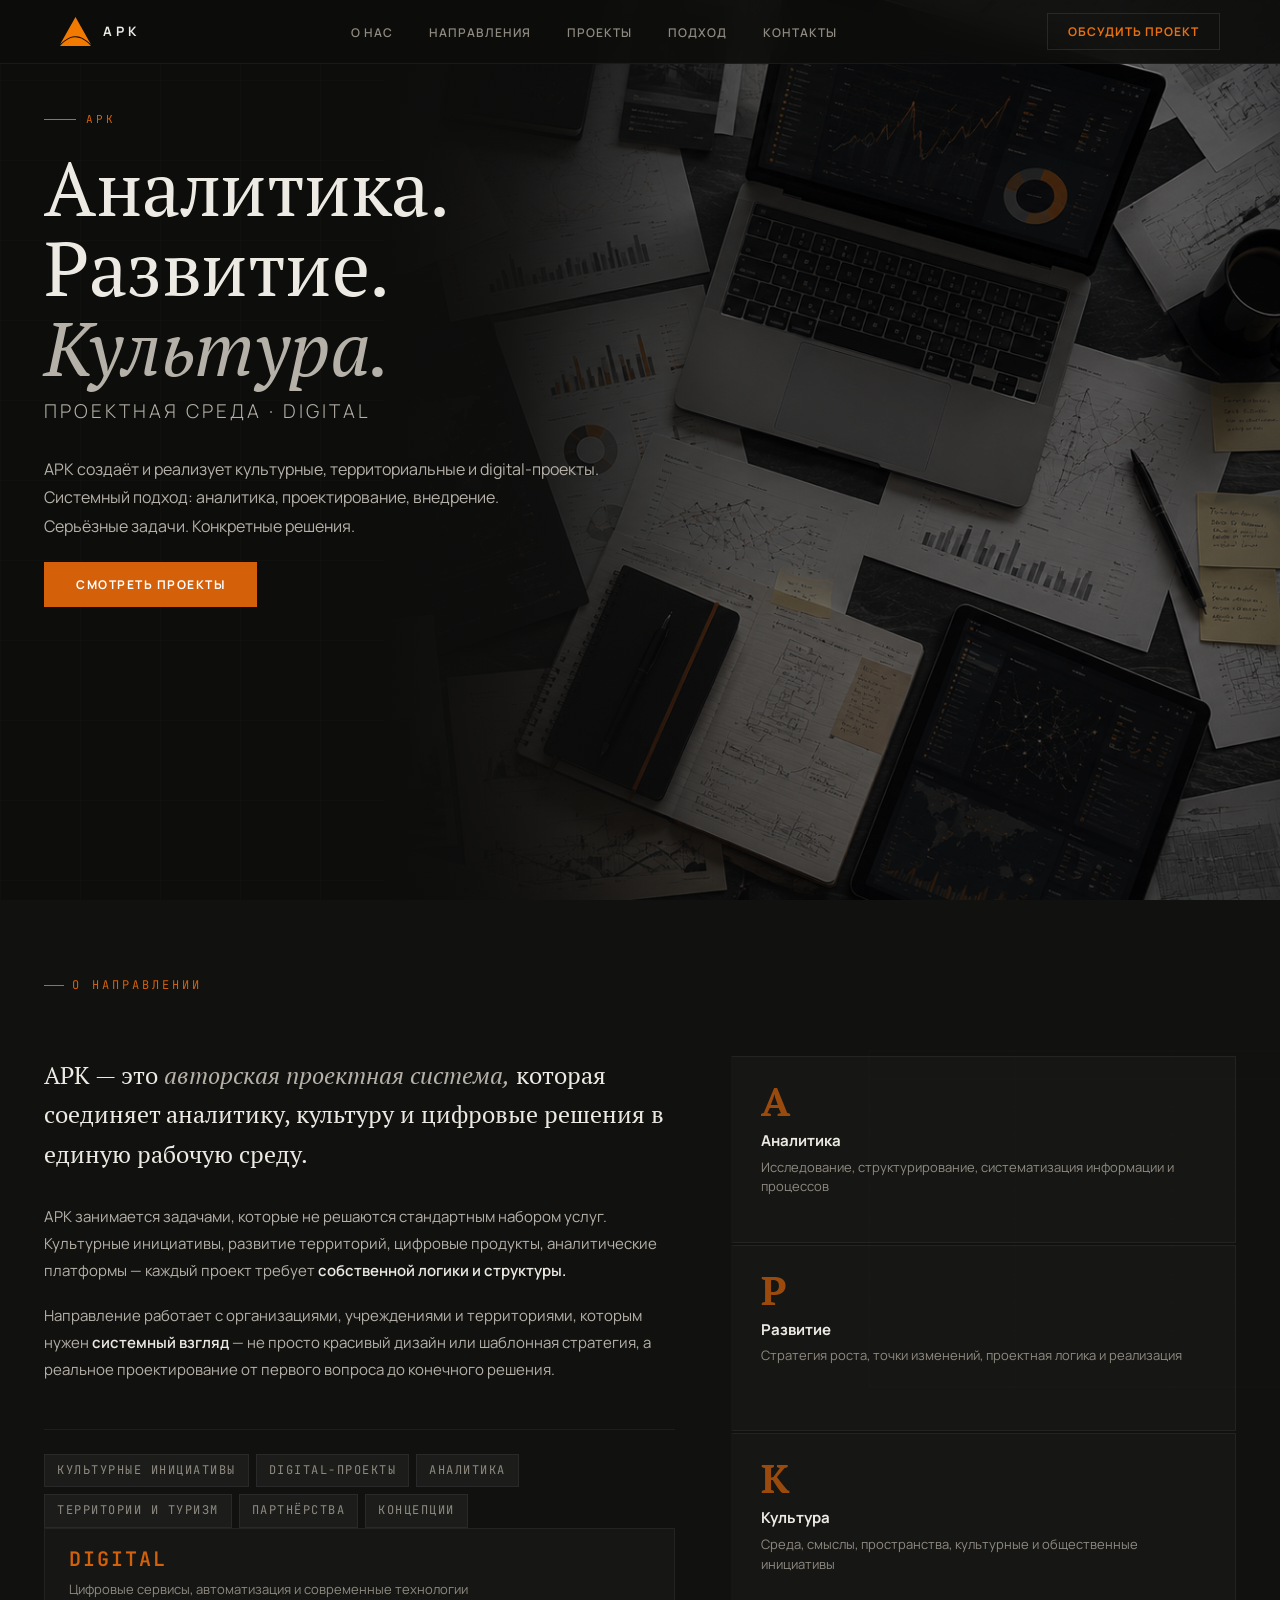
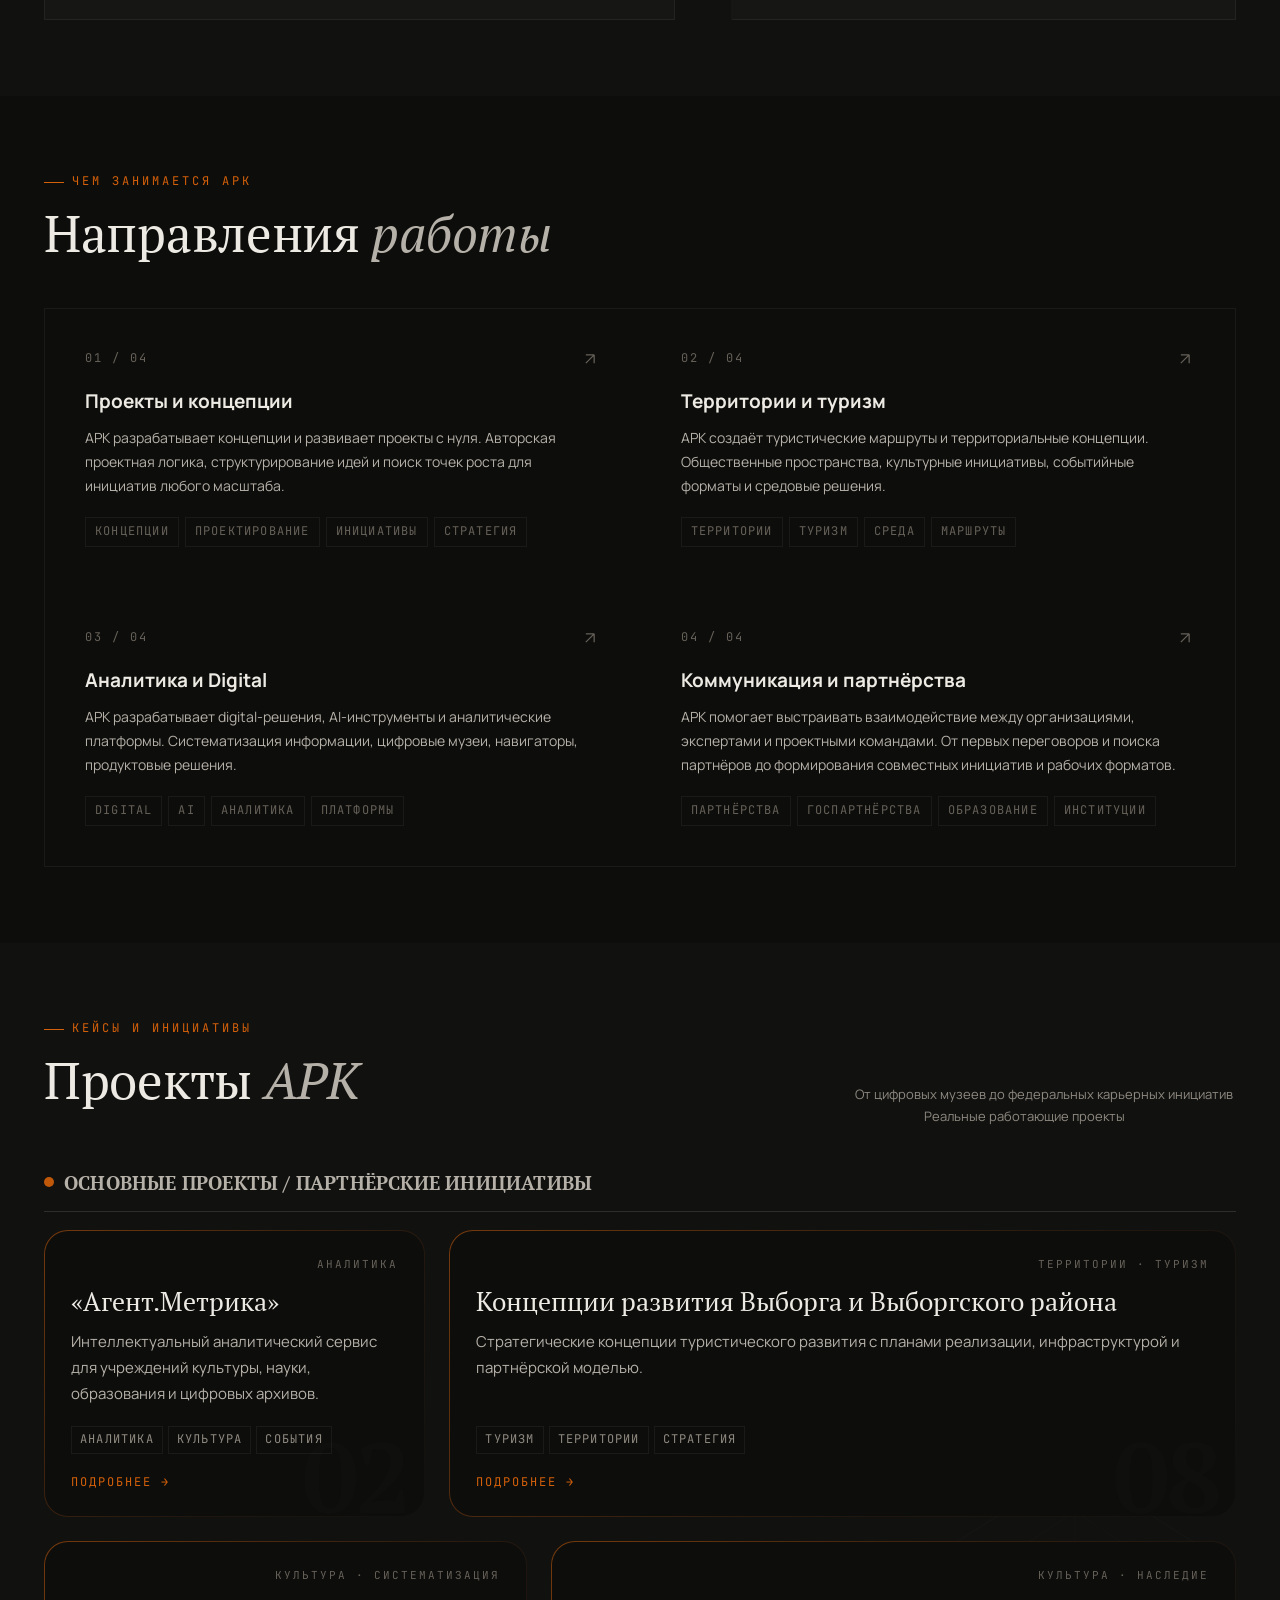
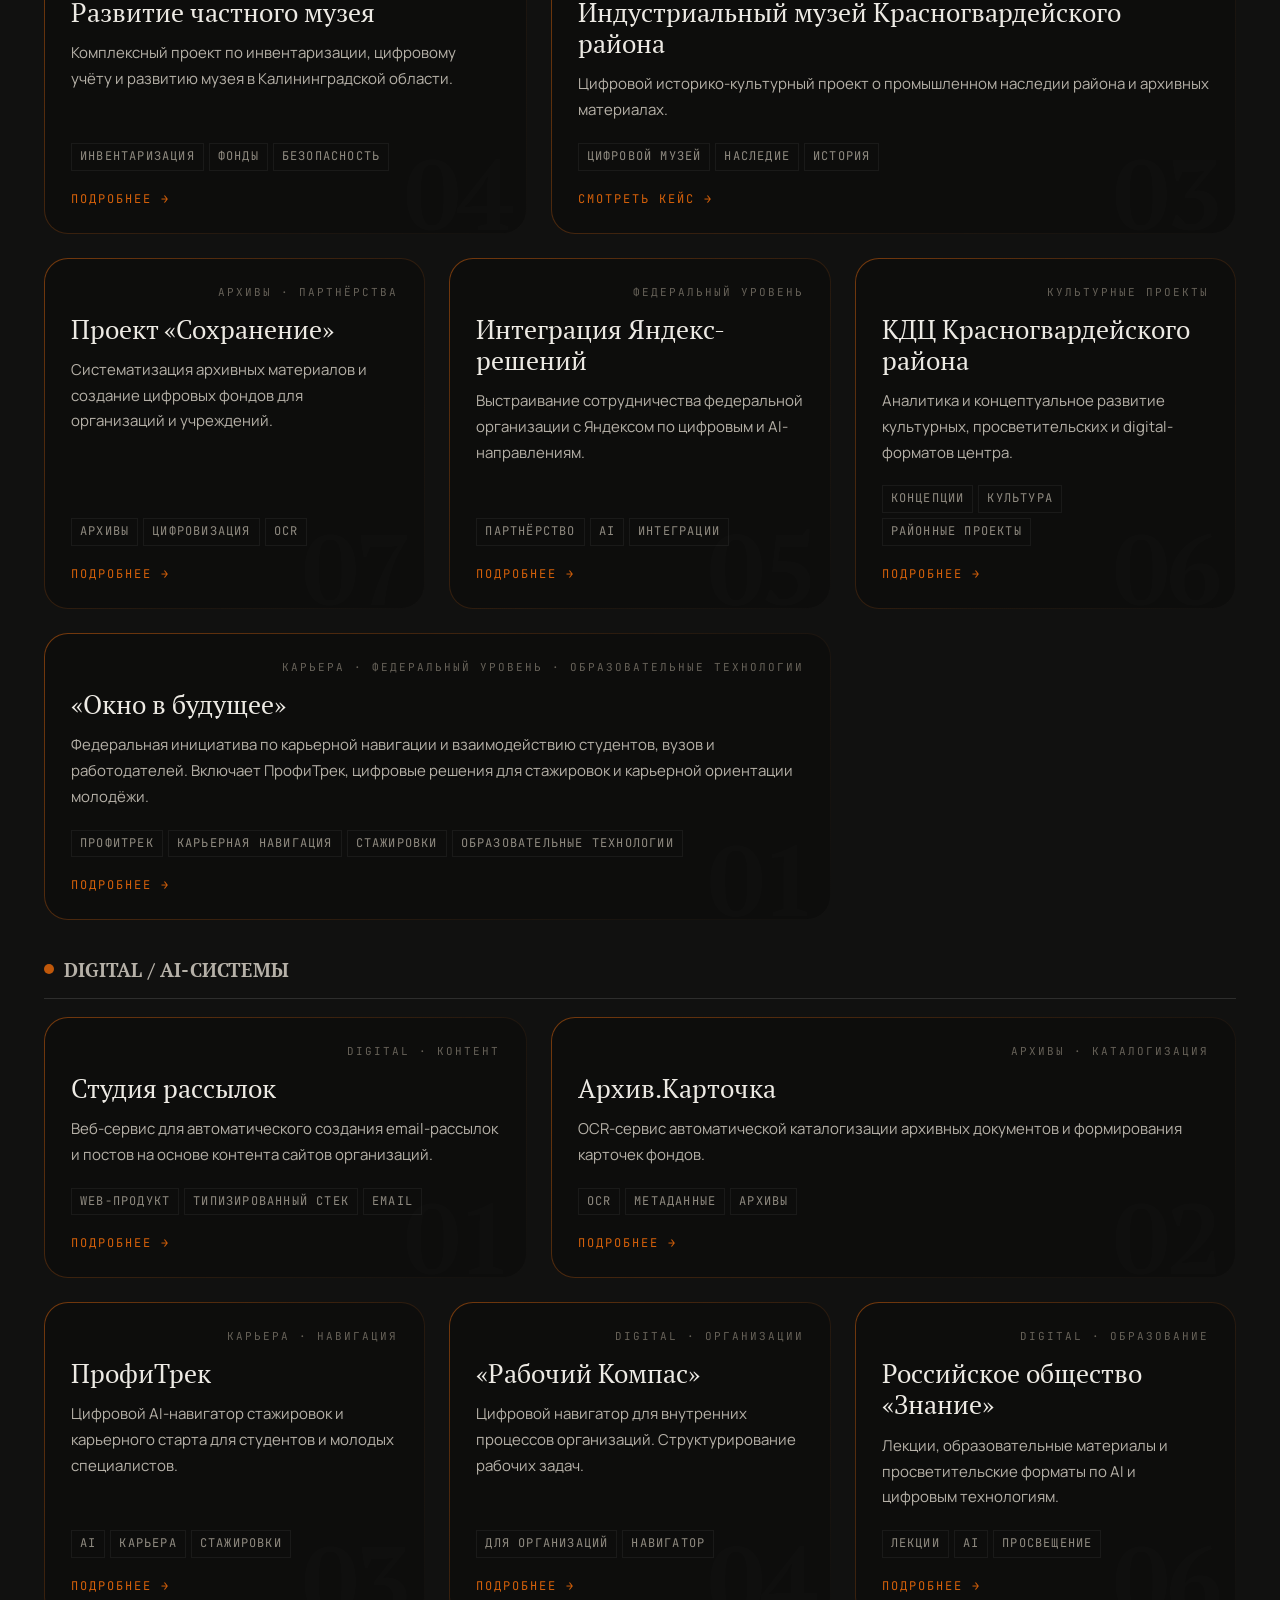
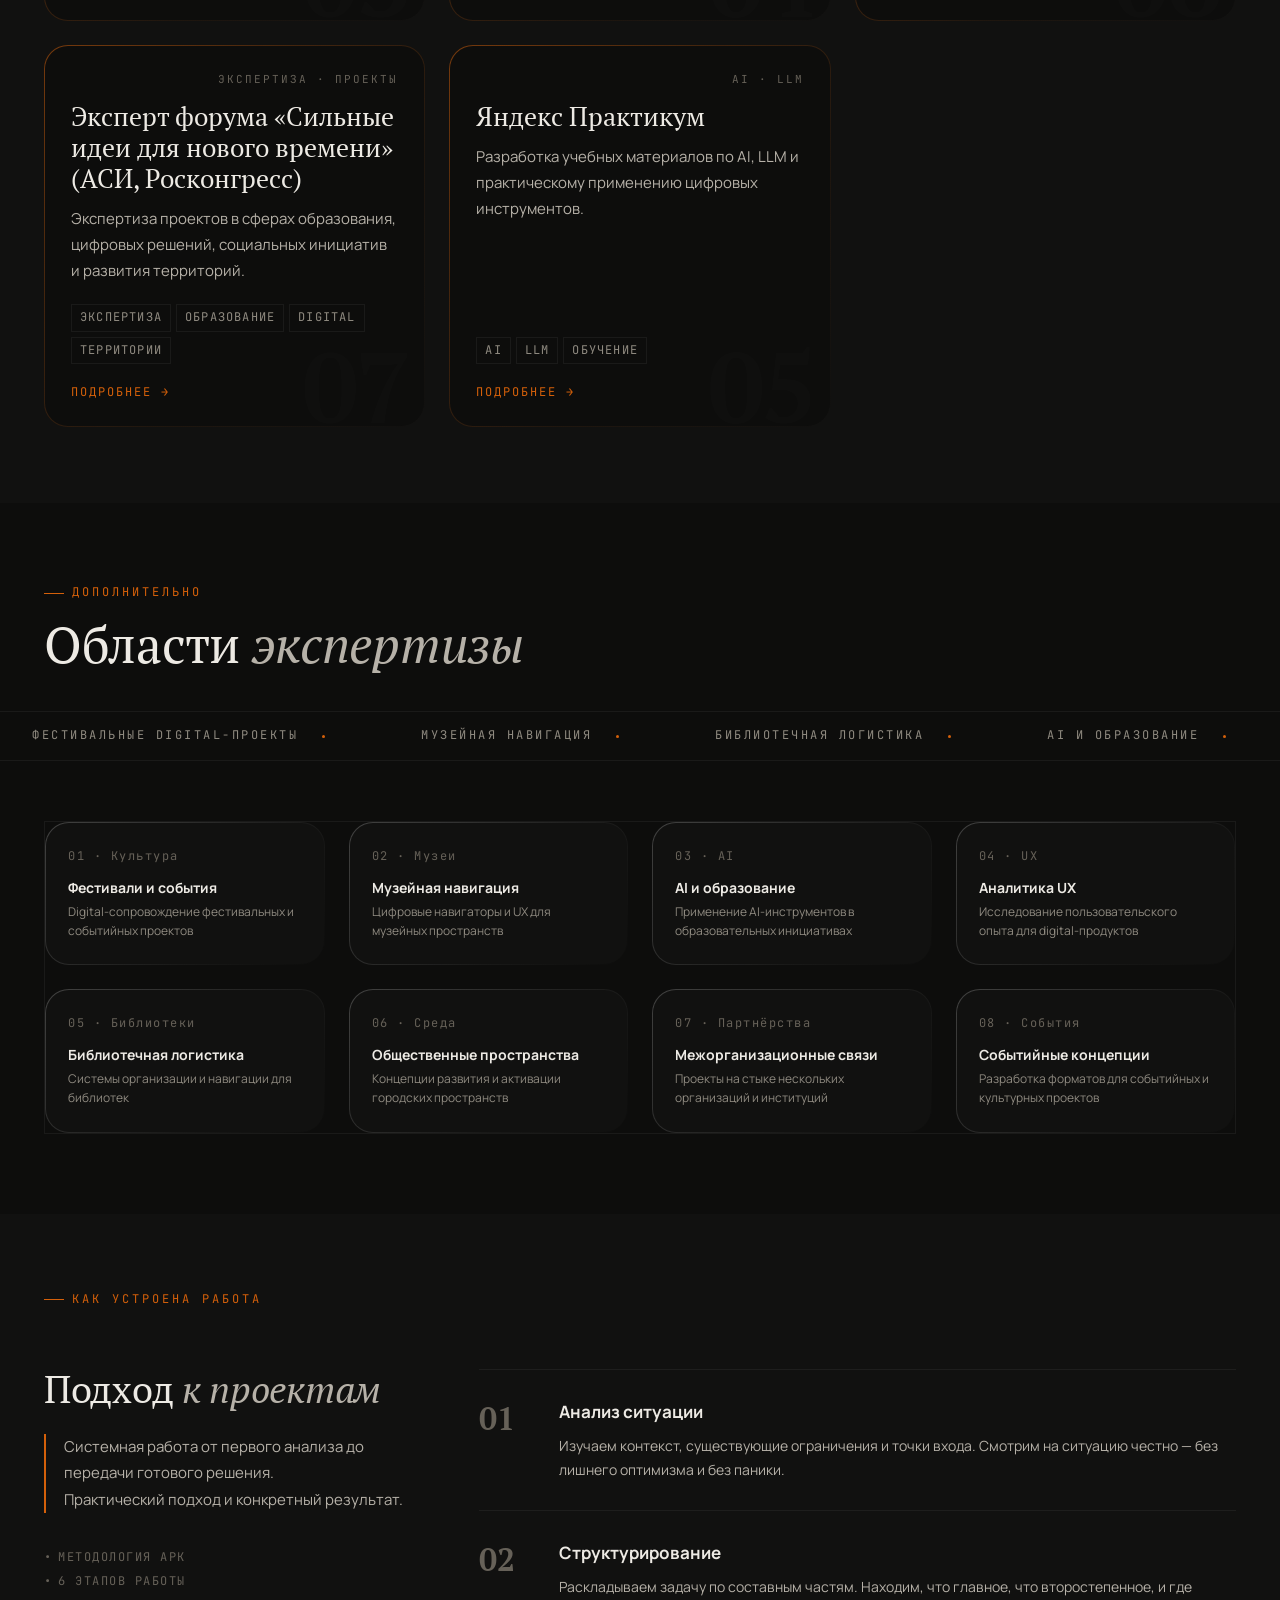
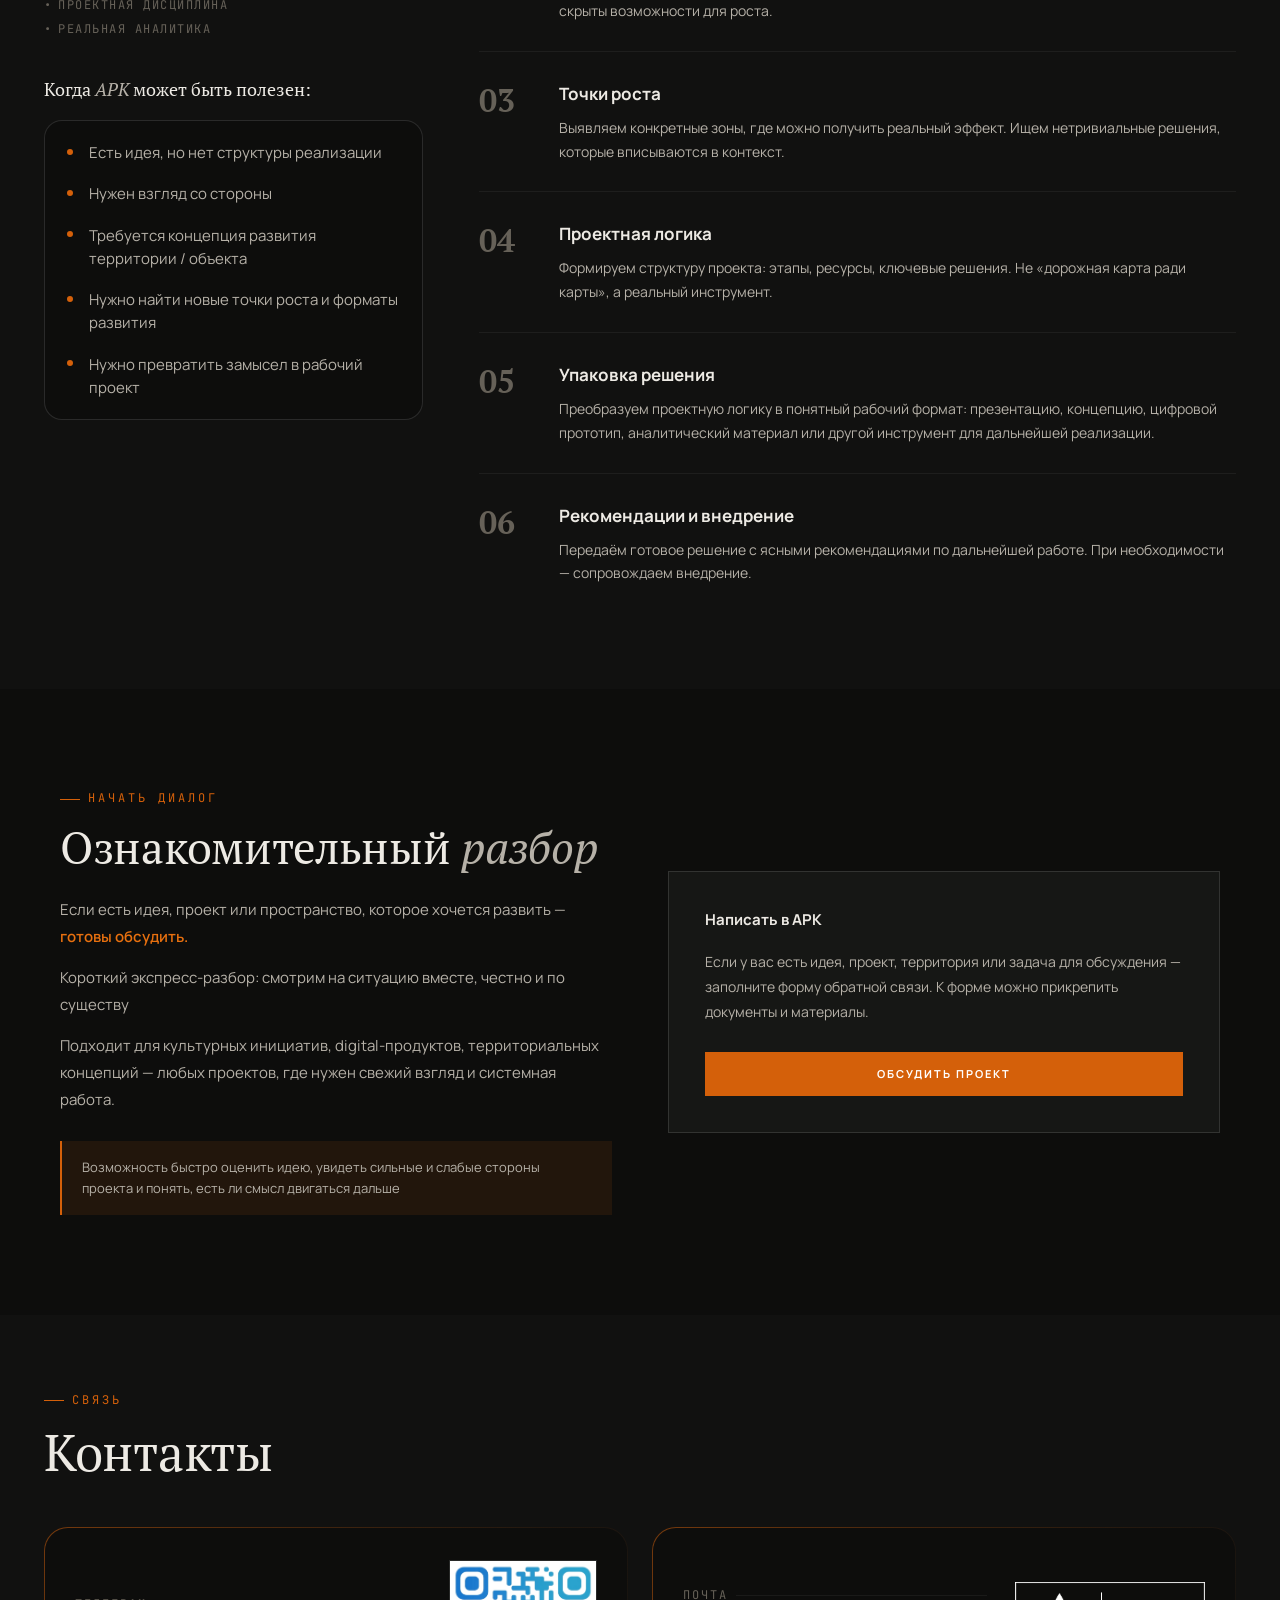
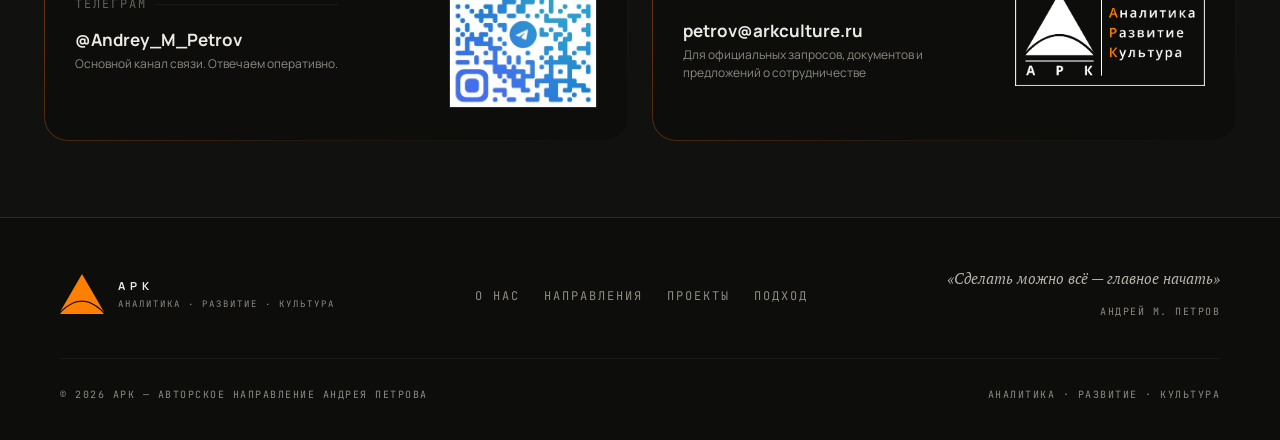
==== index.html @ c2be8c08 "Replace contact form with Yandex Form" ====
<!DOCTYPE html>
<html lang="ru">
<head>
<meta charset="UTF-8">
<meta name="viewport" content="width=device-width, initial-scale=1.0">
<title>АРК — Аналитика · Развитие · Культура</title>
<link rel="icon" type="image/png" sizes="32x32" href="assets/logos/logo 32.png">
<link rel="icon" type="image/png" sizes="64x64" href="assets/logos/logo 64.png">
<link rel="preconnect" href="https://fonts.googleapis.com">
<link rel="preconnect" href="https://fonts.gstatic.com" crossorigin>
<link href="https://fonts.googleapis.com/css2?family=PT+Serif:ital,wght@0,400;0,700;1,400&family=Manrope:wght@300;400;500;600;700&family=JetBrains+Mono:wght@300;400;500&display=swap" rel="stylesheet">
<link rel="stylesheet" href="assets/css/base/base.css">
<link rel="stylesheet" href="assets/css/overlays/background.css">
<link rel="stylesheet" href="assets/css/layout/navigation.css">
<link rel="stylesheet" href="assets/css/sections/hero.css">
<link rel="stylesheet" href="assets/css/layout/common.css">
<link rel="stylesheet" href="assets/css/sections/about.css">
<link rel="stylesheet" href="assets/css/sections/directions.css">
<link rel="stylesheet" href="assets/css/sections/projects.css">
<link rel="stylesheet" href="assets/css/overlays/modal.css">
<link rel="stylesheet" href="assets/css/sections/expertise.css">
<link rel="stylesheet" href="assets/css/sections/approach.css">
<link rel="stylesheet" href="assets/css/sections/cta.css">
<link rel="stylesheet" href="assets/css/sections/contacts.css">
<link rel="stylesheet" href="assets/css/sections/footer.css">
<link rel="stylesheet" href="assets/css/components/animations.css">
<link rel="stylesheet" href="assets/css/components/scroll.css">
<link rel="stylesheet" href="assets/css/responsive/responsive.css">
<link rel="stylesheet" href="assets/css/phase1.css">
</head>
<body>

<!-- SCROLL PROGRESS BAR -->
<div class="scroll-progress" id="scrollBar"></div>

<!-- ============================================================
     NAVIGATION
     ============================================================ -->
<nav id="mainNav">
  <a href="#hero" class="nav-logo-wrap">
    <img class="nav-logo-svg" src="assets/logos/logo orange.svg" alt="Логотип АРК">
    <span class="nav-logo-text">АРК</span>
  </a>
  <ul class="nav-links">
    <li><a href="#about">О нас</a></li>
    <li><a href="#directions">Направления</a></li>
    <li><a href="#projects">Проекты</a></li>
    <li><a href="#approach">Подход</a></li>
    <li><a href="#contacts">Контакты</a></li>
  </ul>
  <a href="#cta" class="nav-cta">Обсудить проект</a>
  <div class="burger" id="burgerBtn" onclick="toggleMobile()">
    <span></span><span></span><span></span>
  </div>
</nav>
<div class="mobile-menu" id="mobileMenu">
  <a href="#about" onclick="toggleMobile()">О нас</a>
  <a href="#directions" onclick="toggleMobile()">Направления</a>
  <a href="#projects" onclick="toggleMobile()">Проекты</a>
  <a href="#approach" onclick="toggleMobile()">Подход</a>
  <a href="#cta" onclick="toggleMobile()">Обсудить проект</a>
  <a href="#contacts" onclick="toggleMobile()">Контакты</a>
</div>

<!-- ============================================================
     HERO
     ============================================================ -->
<section id="hero">
  <!-- Background layers -->
  <div class="hero-bg">
    <div class="hero-grid-lines"></div>
    <div class="hero-bg-photo" aria-hidden="true"></div>
  </div>

  <!-- Main content -->
  <div class="hero-content">
    <div class="hero-title-block">
      <div class="hero-eyebrow">АРК</div>
      <h1 class="hero-h1">
        Аналитика.<br>
        Развитие.<br>
        <em>Культура.</em>
      </h1>
      <div class="hero-h1-sub">Проектная среда · Digital</div>
      <p class="hero-desc">
        <span class="hero-desc-line hero-desc-line-nowrap">АРК создаёт и реализует культурные, территориальные и digital-проекты.</span>
        <span class="hero-desc-line">Системный подход: аналитика, проектирование, внедрение.</span>
        <span class="hero-desc-line">Серьёзные задачи. Конкретные решения.</span>
      </p>
      <a href="#projects" class="hero-btn-primary">Смотреть проекты</a>
    </div>
  </div>
</section>

<!-- ============================================================
     ABOUT
     ============================================================ -->
<section id="about">
  <!-- Background: spec table fragment -->
  <div class="bg-layer bg-table" style="top:10%;right:-2%;width:35%;height:60%;opacity:0.025;filter:blur(0.5px);z-index:0">
    <svg width="100%" height="100%" viewBox="0 0 400 320" fill="none" xmlns="http://www.w3.org/2000/svg">
      <rect x="10" y="10" width="380" height="300" fill="none" stroke="#aaa" stroke-width="0.8"/>
      <line x1="10" y1="35" x2="390" y2="35" stroke="#aaa" stroke-width="0.6"/>
      <line x1="10" y1="60" x2="390" y2="60" stroke="#aaa" stroke-width="0.4"/>
      <line x1="10" y1="85" x2="390" y2="85" stroke="#aaa" stroke-width="0.4"/>
      <line x1="10" y1="110" x2="390" y2="110" stroke="#aaa" stroke-width="0.4"/>
      <line x1="10" y1="135" x2="390" y2="135" stroke="#aaa" stroke-width="0.4"/>
      <line x1="10" y1="160" x2="390" y2="160" stroke="#aaa" stroke-width="0.4"/>
      <line x1="10" y1="185" x2="390" y2="185" stroke="#aaa" stroke-width="0.4"/>
      <line x1="10" y1="210" x2="390" y2="210" stroke="#aaa" stroke-width="0.4"/>
      <line x1="10" y1="235" x2="390" y2="235" stroke="#aaa" stroke-width="0.4"/>
      <line x1="10" y1="260" x2="390" y2="260" stroke="#aaa" stroke-width="0.4"/>
      <line x1="140" y1="10" x2="140" y2="310" stroke="#aaa" stroke-width="0.5"/>
      <line x1="280" y1="10" x2="280" y2="310" stroke="#aaa" stroke-width="0.4"/>
      <rect x="11" y="11" width="128" height="23" fill="#888" opacity="0.18"/>
      <rect x="141" y="11" width="138" height="23" fill="#888" opacity="0.15"/>
      <rect x="281" y="11" width="108" height="23" fill="#888" opacity="0.15"/>
    </svg>
  </div>

  <div class="s-label">О направлении</div>
  <div class="about-inner">
    <div class="about-text reveal">
      <p class="about-text-lead">АРК — это <em>авторская проектная система,</em> которая соединяет аналитику, культуру и цифровые решения в единую рабочую среду.</p>
      <div class="about-body">
        <p>АРК занимается задачами, которые не решаются стандартным набором услуг. Культурные инициативы, развитие территорий, цифровые продукты, аналитические платформы — каждый проект требует <strong>собственной логики и структуры.</strong></p>
        <p>Направление работает с организациями, учреждениями и территориями, которым нужен <strong>системный взгляд</strong> — не просто красивый дизайн или шаблонная стратегия, а реальное проектирование от первого вопроса до конечного решения.</p>
      </div>
      <div class="about-chips">
        <span class="chip">Культурные инициативы</span>
        <span class="chip">Digital-проекты</span>
        <span class="chip">Аналитика</span>
        <span class="chip">Территории и туризм</span>
        <span class="chip">Партнёрства</span>
        <span class="chip">Концепции</span>
      </div>
      <div class="about-digital-block">
        <div class="about-digital-title">DIGITAL</div>
        <div class="about-digital-desc">Цифровые сервисы, автоматизация и современные технологии</div>
      </div>
    </div>
    <div class="about-right reveal reveal-d1">
      <div class="about-pillars">
        <div class="pillar">
          <div class="pillar-letter">А</div>
          <div class="pillar-name">Аналитика</div>
          <div class="pillar-desc">Исследование, структурирование, систематизация информации и процессов</div>
        </div>
        <div class="pillar">
          <div class="pillar-letter">Р</div>
          <div class="pillar-name">Развитие</div>
          <div class="pillar-desc">Стратегия роста, точки изменений, проектная логика и реализация</div>
        </div>
        <div class="pillar">
          <div class="pillar-letter">К</div>
          <div class="pillar-name">Культура</div>
          <div class="pillar-desc">Среда, смыслы, пространства, культурные и общественные инициативы</div>
        </div>
      </div>
    </div>
  </div>
</section>

<!-- ============================================================
     DIRECTIONS
     ============================================================ -->
<section id="directions">
  <div class="s-label">Чем занимается АРК</div>
  <h2 class="s-title">Направления <em>работы</em></h2>
  <div class="dir-grid reveal">
    <div class="dir-card" onclick="openModal('dir1')">
      <div class="dir-card-header">
        <span class="dir-num">01 / 04</span>
        <svg class="dir-arrow" viewBox="0 0 24 24" fill="none" stroke="currentColor" stroke-width="1.5"><path d="M7 17L17 7M17 7H7M17 7v10"/></svg>
      </div>
      <div class="dir-title">Проекты и концепции</div>
      <div class="dir-desc">АРК разрабатывает концепции и развивает проекты с нуля. Авторская проектная логика, структурирование идей и поиск точек роста для инициатив любого масштаба.</div>
      <div class="dir-tags-list">
        <span class="dir-tag">Концепции</span>
        <span class="dir-tag">Проектирование</span>
        <span class="dir-tag">Инициативы</span>
        <span class="dir-tag">Стратегия</span>
      </div>
    </div>
    <div class="dir-card" onclick="openModal('dir2')">
      <div class="dir-card-header">
        <span class="dir-num">02 / 04</span>
        <svg class="dir-arrow" viewBox="0 0 24 24" fill="none" stroke="currentColor" stroke-width="1.5"><path d="M7 17L17 7M17 7H7M17 7v10"/></svg>
      </div>
      <div class="dir-title">Территории и туризм</div>
      <div class="dir-desc">АРК создаёт туристические маршруты и территориальные концепции. Общественные пространства, культурные инициативы, событийные форматы и средовые решения.</div>
      <div class="dir-tags-list">
        <span class="dir-tag">Территории</span>
        <span class="dir-tag">Туризм</span>
        <span class="dir-tag">Среда</span>
        <span class="dir-tag">Маршруты</span>
      </div>
    </div>
    <div class="dir-card" onclick="openModal('dir3')">
      <div class="dir-card-header">
        <span class="dir-num">03 / 04</span>
        <svg class="dir-arrow" viewBox="0 0 24 24" fill="none" stroke="currentColor" stroke-width="1.5"><path d="M7 17L17 7M17 7H7M17 7v10"/></svg>
      </div>
      <div class="dir-title">Аналитика и Digital</div>
      <div class="dir-desc">АРК разрабатывает digital-решения, AI-инструменты и аналитические платформы. Систематизация информации, цифровые музеи, навигаторы, продуктовые решения.</div>
      <div class="dir-tags-list">
        <span class="dir-tag">Digital</span>
        <span class="dir-tag">AI</span>
        <span class="dir-tag">Аналитика</span>
        <span class="dir-tag">Платформы</span>
      </div>
    </div>
    <div class="dir-card" onclick="openModal('dir4')">
      <div class="dir-card-header">
        <span class="dir-num">04 / 04</span>
        <svg class="dir-arrow" viewBox="0 0 24 24" fill="none" stroke="currentColor" stroke-width="1.5"><path d="M7 17L17 7M17 7H7M17 7v10"/></svg>
      </div>
      <div class="dir-title">Коммуникация и партнёрства</div>
      <div class="dir-desc">АРК помогает выстраивать взаимодействие между организациями, экспертами и проектными командами. От первых переговоров и поиска партнёров до формирования совместных инициатив и рабочих форматов.</div>
      <div class="dir-tags-list">
        <span class="dir-tag">Партнёрства</span>
        <span class="dir-tag">Госпартнёрства</span>
        <span class="dir-tag">Образование</span>
        <span class="dir-tag">Институции</span>
      </div>
    </div>
  </div>
</section>

<!-- ============================================================
     PROJECTS
     ============================================================ -->
<section id="projects">
  <!-- Radar chart bg -->
  <div class="bg-layer bg-chart" style="top:5%;right:1%;width:30%;height:40%;opacity:0.022;filter:blur(0.7px);z-index:0">
    <svg width="100%" height="100%" viewBox="0 0 300 300" fill="none" xmlns="http://www.w3.org/2000/svg">
      <polygon points="150,20 260,90 220,210 80,210 40,90" fill="none" stroke="#aaa" stroke-width="0.8"/>
      <polygon points="150,55 230,108 200,192 100,192 70,108" fill="none" stroke="#aaa" stroke-width="0.6"/>
      <polygon points="150,90 200,126 180,174 120,174 100,126" fill="none" stroke="#aaa" stroke-width="0.5"/>
      <polygon points="150,120 175,140 165,165 135,165 125,140" fill="#aaa" fill-opacity="0.12" stroke="#aaa" stroke-width="0.6"/>
      <line x1="150" y1="20" x2="150" y2="210" stroke="#aaa" stroke-width="0.4"/>
      <line x1="260" y1="90" x2="40" y2="90" stroke="#aaa" stroke-width="0.4"/>
      <line x1="220" y1="210" x2="80" y2="210" stroke="#aaa" stroke-width="0.4"/>
    </svg>
  </div>

  <div class="projects-header reveal">
    <div>
      <div class="s-label">Кейсы и инициативы</div>
      <h2 class="s-title">Проекты <em>АРК</em></h2>
    </div>
    <div class="projects-header-right">
      <span class="projects-header-right-line">От цифровых музеев до федеральных карьерных инициатив</span>
      <span class="projects-header-right-line">Реальные работающие проекты</span>
    </div>
  </div>

  <div class="projects-group reveal">
    <h3 class="projects-group-title">Основные проекты / партнёрские инициативы</h3>
    <div class="proj-grid">
      <!-- Агент.Метрика -->
      <div class="proj-card span-4" onclick="openModal('proj2')">
        <div class="proj-status-row"><span class="proj-cat">Аналитика</span>
        </div>
        <h3 class="proj-title">«Агент.Метрика»</h3>
        <p class="proj-desc">Интеллектуальный аналитический сервис для учреждений культуры, науки, образования и цифровых архивов.</p>
        <div class="proj-tags">
          <span class="proj-tag">Аналитика</span>
          <span class="proj-tag">Культура</span>
          <span class="proj-tag">События</span>
        </div>
        <button class="proj-more-btn">Подробнее →</button>
        <div class="proj-num-bg">02</div>
      </div>

      <!-- Выборг -->
      <div class="proj-card span-8" onclick="openModal('proj4')">
        <div class="proj-status-row"><span class="proj-cat">Территории · Туризм</span>
        </div>
        <h3 class="proj-title">Концепции развития Выборга и Выборгского района</h3>
        <p class="proj-desc">Стратегические концепции туристического развития с планами реализации, инфраструктурой и партнёрской моделью.</p>
        <div class="proj-tags">
          <span class="proj-tag">Туризм</span>
          <span class="proj-tag">Территории</span>
          <span class="proj-tag">Стратегия</span>
        </div>
        <button class="proj-more-btn">Подробнее →</button>
        <div class="proj-num-bg">08</div>
      </div>

      <!-- Частный музей -->
      <div class="proj-card span-5" onclick="openModal('proj_museum_private')">
        <div class="proj-status-row"><span class="proj-cat">Культура · Систематизация</span>
        </div>
        <h3 class="proj-title">Развитие частного музея</h3>
        <p class="proj-desc">Комплексный проект по инвентаризации, цифровому учёту и развитию музея в Калининградской области.</p>
        <div class="proj-tags">
          <span class="proj-tag">Инвентаризация</span>
          <span class="proj-tag">Фонды</span>
          <span class="proj-tag">Безопасность</span>
        </div>
        <button class="proj-more-btn">Подробнее →</button>
        <div class="proj-num-bg">04</div>
      </div>

      <!-- Индустриальный музей -->
      <div class="proj-card span-7" onclick="openModal('proj3')">
        <div class="proj-status-row"><span class="proj-cat">Культура · Наследие</span>
        </div>
        <h3 class="proj-title">Индустриальный музей Красногвардейского района</h3>
        <p class="proj-desc">Цифровой историко-культурный проект о промышленном наследии района и архивных материалах.</p>
        <div class="proj-tags">
          <span class="proj-tag">Цифровой музей</span>
          <span class="proj-tag">Наследие</span>
          <span class="proj-tag">История</span>
        </div>
        <button class="proj-more-btn">Смотреть кейс →</button>
        <div class="proj-num-bg">03</div>
      </div>

      <!-- Сохранение -->
      <div class="proj-card span-4" onclick="openModal('proj6')">
        <div class="proj-status-row"><span class="proj-cat">Архивы · Партнёрства</span>
        </div>
        <h3 class="proj-title">Проект «Сохранение»</h3>
        <p class="proj-desc">Систематизация архивных материалов и создание цифровых фондов для организаций и учреждений.</p>
        <div class="proj-tags">
          <span class="proj-tag">Архивы</span>
          <span class="proj-tag">Цифровизация</span>
          <span class="proj-tag">OCR</span>
        </div>
        <button class="proj-more-btn">Подробнее →</button>
        <div class="proj-num-bg">07</div>
      </div>

      <!-- Интеграция Яндекс-решений -->
      <div class="proj-card span-4" onclick="openModal('proj_yandex_integration')">
        <div class="proj-status-row"><span class="proj-cat">Федеральный уровень</span>
        </div>
        <h3 class="proj-title">Интеграция Яндекс-решений</h3>
        <p class="proj-desc">Выстраивание сотрудничества федеральной организации с Яндексом по цифровым и AI-направлениям.</p>
        <div class="proj-tags">
          <span class="proj-tag">Партнёрство</span>
          <span class="proj-tag">AI</span>
          <span class="proj-tag">Интеграции</span>
        </div>
        <button class="proj-more-btn">Подробнее →</button>
        <div class="proj-num-bg">05</div>
      </div>

      <!-- КДЦ -->
      <div class="proj-card span-4" onclick="openModal('proj_kdc')">
        <div class="proj-status-row"><span class="proj-cat">Культурные проекты</span>
        </div>
        <h3 class="proj-title">КДЦ Красногвардейского района</h3>
        <p class="proj-desc">Аналитика и концептуальное развитие культурных, просветительских и digital-форматов центра.</p>
        <div class="proj-tags">
          <span class="proj-tag">Концепции</span>
          <span class="proj-tag">Культура</span>
          <span class="proj-tag">Районные проекты</span>
        </div>
        <button class="proj-more-btn">Подробнее →</button>
        <div class="proj-num-bg">06</div>
      </div>

      <!-- Окно в будущее -->
      <div class="proj-card span-8" onclick="openModal('proj1')">
        <div class="proj-status-row"><span class="proj-cat">Карьера · Федеральный уровень · Образовательные технологии</span>
        </div>
        <h3 class="proj-title">«Окно в будущее»</h3>
        <p class="proj-desc">Федеральная инициатива по карьерной навигации и взаимодействию студентов, вузов и работодателей. Включает ПрофиТрек, цифровые решения для стажировок и карьерной ориентации молодёжи.</p>
        <div class="proj-tags">
          <span class="proj-tag">ПрофиТрек</span>
          <span class="proj-tag">Карьерная навигация</span>
          <span class="proj-tag">Стажировки</span>
          <span class="proj-tag">Образовательные технологии</span>
        </div>
        <button class="proj-more-btn">Подробнее →</button>
        <div class="proj-num-bg">01</div>
      </div>
    </div>
  </div>

  <div class="projects-group reveal">
    <h3 class="projects-group-title">Digital / AI-системы</h3>
    <div class="proj-grid">
      <!-- Студия рассылок -->
      <div class="proj-card span-5" onclick="openModal('proj_studio')">
        <div class="proj-status-row"><span class="proj-cat">Digital · Контент</span>
        </div>
        <h3 class="proj-title">Студия рассылок</h3>
        <p class="proj-desc">Веб-сервис для автоматического создания email-рассылок и постов на основе контента сайтов организаций.</p>
        <div class="proj-tags">
          <span class="proj-tag">Web-продукт</span>
          <span class="proj-tag">Типизированный стек</span>
          <span class="proj-tag">Email</span>
        </div>
        <button class="proj-more-btn">Подробнее →</button>
        <div class="proj-num-bg">01</div>
      </div>

      <!-- Архив.Карточка -->
      <div class="proj-card span-7" onclick="openModal('proj_archive_card')">
        <div class="proj-status-row"><span class="proj-cat">Архивы · Каталогизация</span>
        </div>
        <h3 class="proj-title">Архив.Карточка</h3>
        <p class="proj-desc">OCR-сервис автоматической каталогизации архивных документов и формирования карточек фондов.</p>
        <div class="proj-tags">
          <span class="proj-tag">OCR</span>
          <span class="proj-tag">Метаданные</span>
          <span class="proj-tag">Архивы</span>
        </div>
        <button class="proj-more-btn">Подробнее →</button>
        <div class="proj-num-bg">02</div>
      </div>

      <!-- ПрофиТрек -->
      <div class="proj-card span-4" onclick="openModal('proj_profitrek')">
        <div class="proj-status-row"><span class="proj-cat">Карьера · Навигация</span>
        </div>
        <h3 class="proj-title">ПрофиТрек</h3>
        <p class="proj-desc">Цифровой AI-навигатор стажировок и карьерного старта для студентов и молодых специалистов.</p>
        <div class="proj-tags">
          <span class="proj-tag">AI</span>
          <span class="proj-tag">Карьера</span>
          <span class="proj-tag">Стажировки</span>
        </div>
        <button class="proj-more-btn">Подробнее →</button>
        <div class="proj-num-bg">03</div>
      </div>

      <!-- Рабочий Компас -->
      <div class="proj-card span-4" onclick="openModal('proj5')">
        <div class="proj-status-row"><span class="proj-cat">Digital · Организации</span>
        </div>
        <h3 class="proj-title">«Рабочий Компас»</h3>
        <p class="proj-desc">Цифровой навигатор для внутренних процессов организаций. Структурирование рабочих задач.</p>
        <div class="proj-tags">
          <span class="proj-tag">Для организаций</span>
          <span class="proj-tag">Навигатор</span>
        </div>
        <button class="proj-more-btn">Подробнее →</button>
        <div class="proj-num-bg">04</div>
      </div>

      <!-- Российское общество Знание -->
      <div class="proj-card span-4" onclick="openModal('proj_znanie')">
        <div class="proj-status-row"><span class="proj-cat">Digital · Образование</span>
        </div>
        <h3 class="proj-title">Российское общество «Знание»</h3>
        <p class="proj-desc">Лекции, образовательные материалы и просветительские форматы по AI и цифровым технологиям.</p>
        <div class="proj-tags">
          <span class="proj-tag">Лекции</span>
          <span class="proj-tag">AI</span>
          <span class="proj-tag">Просвещение</span>
        </div>
        <button class="proj-more-btn">Подробнее →</button>
        <div class="proj-num-bg">06</div>
      </div>

      <!-- Эксперт форума Сильные идеи -->
      <div class="proj-card span-4" onclick="openModal('proj_strong_ideas')">
        <div class="proj-status-row"><span class="proj-cat">Экспертиза · Проекты</span>
        </div>
        <h3 class="proj-title">Эксперт форума «Сильные идеи для нового времени» (АСИ, Росконгресс)</h3>
        <p class="proj-desc">Экспертиза проектов в сферах образования, цифровых решений, социальных инициатив и развития территорий.</p>
        <div class="proj-tags">
          <span class="proj-tag">Экспертиза</span>
          <span class="proj-tag">Образование</span>
          <span class="proj-tag">Digital</span>
          <span class="proj-tag">Территории</span>
        </div>
        <button class="proj-more-btn">Подробнее →</button>
        <div class="proj-num-bg">07</div>
      </div>

      <!-- Яндекс Практикум -->
      <div class="proj-card span-4" onclick="openModal('proj_practicum')">
        <div class="proj-status-row"><span class="proj-cat">AI · LLM</span>
        </div>
        <h3 class="proj-title">Яндекс Практикум</h3>
        <p class="proj-desc">Разработка учебных материалов по AI, LLM и практическому применению цифровых инструментов.</p>
        <div class="proj-tags">
          <span class="proj-tag">AI</span>
          <span class="proj-tag">LLM</span>
          <span class="proj-tag">Обучение</span>
        </div>
        <button class="proj-more-btn">Подробнее →</button>
        <div class="proj-num-bg">05</div>
      </div>
    </div>
  </div>
</section>

<!-- ============================================================
     EXTRA DIRECTIONS
     ============================================================ -->
<section id="extra" style="padding-top:80px">
  <div class="s-label">Дополнительно</div>
  <h2 class="s-title reveal">Области <em>экспертизы</em></h2>

  <div class="ticker-outer">
    <div class="ticker-track" id="tickerTrack">
      <span class="ticker-item">Фестивальные digital-проекты <span class="ticker-sep"></span></span>
      <span class="ticker-item">Музейная навигация <span class="ticker-sep"></span></span>
      <span class="ticker-item">Библиотечная логистика <span class="ticker-sep"></span></span>
      <span class="ticker-item">AI и образование <span class="ticker-sep"></span></span>
      <span class="ticker-item">Событийные концепции <span class="ticker-sep"></span></span>
      <span class="ticker-item">Общественные пространства <span class="ticker-sep"></span></span>
      <span class="ticker-item">Аналитика пользовательского опыта <span class="ticker-sep"></span></span>
      <span class="ticker-item">Межорганизационные инициативы <span class="ticker-sep"></span></span>
      <span class="ticker-item">Фестивальные digital-проекты <span class="ticker-sep"></span></span>
      <span class="ticker-item">Музейная навигация <span class="ticker-sep"></span></span>
      <span class="ticker-item">Библиотечная логистика <span class="ticker-sep"></span></span>
      <span class="ticker-item">AI и образование <span class="ticker-sep"></span></span>
      <span class="ticker-item">Событийные концепции <span class="ticker-sep"></span></span>
      <span class="ticker-item">Общественные пространства <span class="ticker-sep"></span></span>
      <span class="ticker-item">Аналитика пользовательского опыта <span class="ticker-sep"></span></span>
      <span class="ticker-item">Межорганизационные инициативы <span class="ticker-sep"></span></span>
    </div>
  </div>

  <div class="extra-grid reveal">
    <div class="extra-card" onclick="openModal('exp1')">
      <div class="extra-card-num">01 · Культура</div>
      <div class="extra-card-title">Фестивали и события</div>
      <div class="extra-card-desc">Digital-сопровождение фестивальных и событийных проектов</div>
    </div>
    <div class="extra-card" onclick="openModal('exp2')">
      <div class="extra-card-num">02 · Музеи</div>
      <div class="extra-card-title">Музейная навигация</div>
      <div class="extra-card-desc">Цифровые навигаторы и UX для музейных пространств</div>
    </div>
    <div class="extra-card" onclick="openModal('exp3')">
      <div class="extra-card-num">03 · AI</div>
      <div class="extra-card-title">AI и образование</div>
      <div class="extra-card-desc">Применение AI-инструментов в образовательных инициативах</div>
    </div>
    <div class="extra-card" onclick="openModal('exp4')">
      <div class="extra-card-num">04 · UX</div>
      <div class="extra-card-title">Аналитика UX</div>
      <div class="extra-card-desc">Исследование пользовательского опыта для digital-продуктов</div>
    </div>
    <div class="extra-card" onclick="openModal('exp5')">
      <div class="extra-card-num">05 · Библиотеки</div>
      <div class="extra-card-title">Библиотечная логистика</div>
      <div class="extra-card-desc">Системы организации и навигации для библиотек</div>
    </div>
    <div class="extra-card" onclick="openModal('exp6')">
      <div class="extra-card-num">06 · Среда</div>
      <div class="extra-card-title">Общественные пространства</div>
      <div class="extra-card-desc">Концепции развития и активации городских пространств</div>
    </div>
    <div class="extra-card" onclick="openModal('exp7')">
      <div class="extra-card-num">07 · Партнёрства</div>
      <div class="extra-card-title">Межорганизационные связи</div>
      <div class="extra-card-desc">Проекты на стыке нескольких организаций и институций</div>
    </div>
    <div class="extra-card" onclick="openModal('exp8')">
      <div class="extra-card-num">08 · События</div>
      <div class="extra-card-title">Событийные концепции</div>
      <div class="extra-card-desc">Разработка форматов для событийных и культурных проектов</div>
    </div>
  </div>
</section>

<!-- ============================================================
     APPROACH
     ============================================================ -->
<section id="approach">
  <div class="s-label">Как устроена работа</div>
  <div class="approach-layout">
    <div class="approach-sidebar reveal">
      <h2 class="s-title" style="font-size:clamp(28px,3vw,40px);margin-bottom:24px">Подход <em>к проектам</em></h2>
      <div class="approach-sidebar-note">
        Системная работа от первого анализа до передачи готового решения.<br>
        Практический подход и конкретный результат.
      </div>
      <div class="approach-sidebar-meta">
        <ul class="approach-sidebar-meta-list">
          <li>Методология АРК</li>
          <li>6 этапов работы</li>
          <li>Проектная дисциплина</li>
          <li>Реальная аналитика</li>
        </ul>
      </div>
      <div class="approach-useful">
        <div class="approach-useful-title">Когда <em>АРК</em> может быть полезен:</div>
        <ul class="approach-useful-list">
          <li>Есть идея, но нет структуры реализации</li>
          <li>Нужен взгляд со стороны</li>
          <li>Требуется концепция развития территории / объекта</li>
          <li>Нужно найти новые точки роста и форматы развития</li>
          <li>Нужно превратить замысел в рабочий проект</li>
        </ul>
      </div>
    </div>
    <div class="approach-steps reveal reveal-d1">
      <div class="step-item">
        <div class="step-n">01</div>
        <div class="step-content">
          <div class="step-title">Анализ ситуации</div>
          <div class="step-desc">Изучаем контекст, существующие ограничения и точки входа. Смотрим на ситуацию честно — без лишнего оптимизма и без паники.</div>
        </div>
      </div>
      <div class="step-item">
        <div class="step-n">02</div>
        <div class="step-content">
          <div class="step-title">Структурирование</div>
          <div class="step-desc">Раскладываем задачу по составным частям. Находим, что главное, что второстепенное, и где скрыты возможности для роста.</div>
        </div>
      </div>
      <div class="step-item">
        <div class="step-n">03</div>
        <div class="step-content">
          <div class="step-title">Точки роста</div>
          <div class="step-desc">Выявляем конкретные зоны, где можно получить реальный эффект. Ищем нетривиальные решения, которые вписываются в контекст.</div>
        </div>
      </div>
      <div class="step-item">
        <div class="step-n">04</div>
        <div class="step-content">
          <div class="step-title">Проектная логика</div>
          <div class="step-desc">Формируем структуру проекта: этапы, ресурсы, ключевые решения. Не «дорожная карта ради карты», а реальный инструмент.</div>
        </div>
      </div>
      <div class="step-item">
        <div class="step-n">05</div>
        <div class="step-content">
          <div class="step-title">Упаковка решения</div>
          <div class="step-desc">Преобразуем проектную логику в понятный рабочий формат: презентацию, концепцию, цифровой прототип, аналитический материал или другой инструмент для дальнейшей реализации.</div>
        </div>
      </div>
      <div class="step-item" style="border-bottom:none">
        <div class="step-n">06</div>
        <div class="step-content">
          <div class="step-title">Рекомендации и внедрение</div>
          <div class="step-desc">Передаём готовое решение с ясными рекомендациями по дальнейшей работе. При необходимости — сопровождаем внедрение.</div>
        </div>
      </div>
    </div>
  </div>
</section>

<!-- ============================================================
     CTA
     ============================================================ -->
<section id="cta">
  <div class="cta-grid">
    <div class="cta-left reveal">
      <div class="cta-label">Начать диалог</div>
      <h2 class="cta-title">Ознакомительный <em>разбор</em></h2>
      <div class="cta-body">
        <p>Если есть идея, проект или пространство, которое хочется развить — <em>готовы обсудить.</em></p>
        <p>Короткий экспресс-разбор: смотрим на ситуацию вместе, честно и по существу</p>
        <p>Подходит для культурных инициатив, digital-продуктов, территориальных концепций — любых проектов, где нужен свежий взгляд и системная работа.</p>
      </div>
      <div class="cta-note">
        Возможность быстро оценить идею, увидеть сильные и слабые стороны проекта и понять, есть ли смысл двигаться дальше
      </div>
    </div>
    <div class="cta-form reveal reveal-d1">
      <div class="cta-form-title">Написать в АРК</div>
      <p class="cta-form-text">Если у вас есть идея, проект, территория или задача для обсуждения — заполните форму обратной связи. К форме можно прикрепить документы и материалы.</p>
      <a class="form-submit cta-form-link" href="https://forms.yandex.ru/u/6a25afd5d046884a6b888ab1/" target="_blank" rel="noopener noreferrer">Обсудить проект</a>
    </div>
  </div>
</section>

<!-- ============================================================
     CONTACTS
     ============================================================ -->
<section id="contacts">
  <div class="s-label">Связь</div>
  <h2 class="s-title reveal">Контакты</h2>
  <div class="contacts-grid reveal">
    <div class="contact-card">
      <div class="contact-card-content">
        <div class="contact-card-type">ТЕЛЕГРАМ</div>
        <div class="contact-card-val"><a href="https://t.me/Andrey_M_Petrov">@Andrey_M_Petrov</a></div>
        <div class="contact-card-hint">Основной канал связи. Отвечаем оперативно.</div>
      </div>
      <div class="contact-card-visual">
        <div class="contact-card-qr"><img src="assets/QR.jpg" alt="QR-код Telegram"></div>
      </div>
    </div>
    <div class="contact-card">
      <div class="contact-card-content">
        <div class="contact-card-type">ПОЧТА</div>
        <div class="contact-card-val"><a href="mailto:petrov@arkculture.ru">petrov@arkculture.ru</a></div>
        <div class="contact-card-hint">Для официальных запросов, документов и предложений о сотрудничестве</div>
      </div>
      <div class="contact-card-visual">
        <img class="contact-card-logo" src="assets/logos/big logo.png" alt="Логотип АРК">
      </div>
    </div>
  </div>
</section>

<!-- ============================================================
     FOOTER
     ============================================================ -->
<footer>
  <div class="footer-top">
    <div class="footer-logo-wrap">
      <img class="footer-logo-svg" src="assets/logos/logo orange.svg" alt="Логотип АРК">
      <div class="footer-logo-text-block">
        <div class="footer-logo-name">АРК</div>
        <div class="footer-logo-tag">Аналитика · Развитие · Культура</div>
      </div>
    </div>
    <ul class="footer-nav-links">
      <li><a href="#about">О нас</a></li>
      <li><a href="#directions">Направления</a></li>
      <li><a href="#projects">Проекты</a></li>
      <li><a href="#approach">Подход</a></li>
    </ul>
    <div class="footer-quote">
      <blockquote>«Сделать можно всё — главное начать»</blockquote>
      <cite>Андрей М. Петров</cite>
    </div>
  </div>
  <div class="footer-bottom">
    <div class="footer-copy">© 2026 АРК — Авторское направление Андрея Петрова</div>
    <div class="footer-copy">Аналитика · Развитие · Культура</div>
  </div>
</footer>

<!-- ============================================================
     MODALS DATA
     ============================================================ -->
<div class="modal-overlay" id="modalOverlay" onclick="closeModalOnBg(event)">
  <div class="modal-box" id="modalBox">
    <div class="modal-header">
      <div class="modal-header-left">
        <div class="modal-h-cat" id="mCat"></div>
        <div class="modal-h-title" id="mTitle"></div>
      </div>
      <button class="modal-close" onclick="closeModal()">✕</button>
    </div>
    <div class="modal-body">
      <p class="modal-desc" id="mDesc"></p>
      <div id="mFeatBlock" style="display:none">
        <div class="modal-features" id="mFeatures"></div>
      </div>
      <div class="modal-tags" id="mTags"></div>
      <div class="modal-cta-row">
        <span class="modal-cta-text" id="mCtaText"></span>
        <a href="#cta" class="modal-btn" onclick="closeModal()">Обсудить →</a>
      </div>
    </div>
  </div>
</div>

<script src="assets/js/site.js"></script>
</body>
</html>
---- assets/css/base/base.css ----
/* =========================================
   RESET & VARIABLES
   ========================================= */
*{margin:0;padding:0;box-sizing:border-box}
:root{
  --bg:#0d0d0c;
  --bg2:#111110;
  --bg3:#161715;
  --bg4:#1c1d1b;
  --bg5:#222321;
  --accent:#d4600a;
  --accent-hi:#e8700f;
  --accent-dim:rgba(212,96,10,0.10);
  --accent-border:rgba(212,96,10,0.22);
  --text:#edeae4;
  --text2:#9c9890;
  --text3:#5c5a55;
  --text4:#3a3936;
  --border:rgba(255,255,255,0.055);
  --border2:rgba(255,255,255,0.03);
  --line:rgba(255,255,255,0.08);
}
html{scroll-behavior:smooth}
body{background:var(--bg);color:var(--text);font-family:'Manrope',sans-serif;font-size:16px;line-height:1.65;overflow-x:hidden}
---- assets/css/overlays/background.css ----
/* =========================================
   BACKGROUND OVERLAY SYSTEM
   ========================================= */
.bg-layer{position:absolute;pointer-events:none;user-select:none;overflow:hidden}
/* SVG-based analytical background drawings */
.bg-chart{opacity:0.028;filter:blur(0.4px)}
.bg-plan{opacity:0.022;filter:blur(0.6px)}
.bg-table{opacity:0.03;filter:blur(0.3px)}
.bg-code{opacity:0.035;filter:blur(0.2px)}
.bg-fade-left{-webkit-mask-image:linear-gradient(90deg,transparent 0%,rgba(0,0,0,0.6) 30%,rgba(0,0,0,0.8) 60%,transparent 100%);mask-image:linear-gradient(90deg,transparent 0%,rgba(0,0,0,0.6) 30%,rgba(0,0,0,0.8) 60%,transparent 100%)}
.bg-fade-top{-webkit-mask-image:linear-gradient(180deg,transparent 0%,rgba(0,0,0,0.7) 25%,rgba(0,0,0,0.9) 60%,transparent 100%);mask-image:linear-gradient(180deg,transparent 0%,rgba(0,0,0,0.7) 25%,rgba(0,0,0,0.9) 60%,transparent 100%)}
---- assets/css/layout/navigation.css ----
/* =========================================
   NAVIGATION
   ========================================= */
nav{
  position:fixed;top:0;left:0;right:0;z-index:200;
  padding:0 60px;height:64px;
  display:flex;align-items:center;justify-content:space-between;
  background:rgba(13,13,12,0.9);
  backdrop-filter:blur(16px);
  border-bottom:1px solid var(--border);
  transition:all 0.3s;
}
nav.scrolled{background:rgba(13,13,12,0.97);border-bottom-color:var(--line)}
.nav-logo-wrap{display:flex;align-items:center;gap:12px;text-decoration:none}
.nav-logo-svg{width:28px;height:28px;opacity:0.95}
.nav-logo-text{font-family:'Manrope',sans-serif;font-size:13px;font-weight:700;letter-spacing:4px;color:var(--text);text-transform:uppercase}
.nav-links{display:flex;gap:36px;list-style:none}
.nav-links a{color:var(--text3);text-decoration:none;font-size:12px;letter-spacing:1px;font-weight:600;text-transform:uppercase;transition:color 0.2s;padding:4px 0;border-bottom:1px solid transparent;transition:all 0.2s}
.nav-links a:hover{color:var(--text2);border-bottom-color:var(--text4)}
.nav-links a.active{color:var(--text2)}
.nav-cta{
  background:transparent;color:var(--accent-hi);
  padding:8px 20px;border:1px solid var(--accent-border);
  font-size:12px;font-weight:700;text-decoration:none;
  letter-spacing:1px;text-transform:uppercase;
  transition:all 0.2s;
}
.nav-cta:hover{background:var(--accent-dim);border-color:var(--accent)}
.burger{display:none;flex-direction:column;gap:4px;cursor:pointer;padding:8px}
.burger span{display:block;width:20px;height:1px;background:var(--text2);transition:all 0.3s}
.mobile-menu{display:none;position:fixed;top:64px;left:0;right:0;background:var(--bg2);border-bottom:1px solid var(--line);padding:24px 60px;z-index:199}
.mobile-menu.open{display:block}
.mobile-menu a{display:block;padding:12px 0;color:var(--text2);text-decoration:none;font-size:14px;letter-spacing:1px;font-weight:600;text-transform:uppercase;border-bottom:1px solid var(--border)}
.mobile-menu a:last-child{border:none}
---- assets/css/sections/hero.css ----
/* =========================================
   HERO
   ========================================= */
#hero{
  min-height:100vh;
  padding:0;
  position:relative;
  overflow:hidden;
  display:flex;
  align-items:stretch;
}
.hero-bg{position:absolute;inset:0;z-index:0}
/* Subtle grid lines */
.hero-grid-lines{
  position:absolute;inset:0;
  background-image:
    linear-gradient(var(--border2) 1px,transparent 1px),
    linear-gradient(90deg,var(--border2) 1px,transparent 1px);
  background-size:80px 80px;
  opacity:0.45;
}
.hero-bg-photo{
  position:absolute;
  inset:0 0 0 auto;
  width:70%;
  background-image:url('../../backgrounds/hiro img.png');
  background-size:auto 100%;
  background-position:right center;
  background-repeat:no-repeat;
  z-index:1;
}
.hero-bg-photo::before{
  content:'';
  position:absolute;inset:0;
  background:rgba(0,0,0,0.34);
}
.hero-bg-photo::after{
  content:'';
  position:absolute;inset:0;
  background:linear-gradient(90deg,var(--bg) 0%, rgba(13,13,12,0.82) 14%, rgba(13,13,12,0.46) 28%, rgba(13,13,12,0.16) 40%, rgba(13,13,12,0.04) 52%, rgba(13,13,12,0) 64%);
}
.hero-content{
  position:relative;z-index:10;
  width:100%;
  min-height:100vh;
  display:flex;
  align-items:flex-start;
  justify-content:flex-start;
  padding:clamp(108px,12vh,136px) 60px clamp(64px,9vh,88px);
  max-width:760px;
}
@media (max-height: 920px) and (min-width: 1025px){
  .hero-content{
    padding-top:136px;
    padding-bottom:68px;
  }
}
/* Main title area */
.hero-title-block{padding-bottom:0;max-width:620px}
.hero-eyebrow{
  font-family:'JetBrains Mono',monospace;
  font-size:11px;letter-spacing:3px;color:var(--accent);
  text-transform:uppercase;font-weight:400;
  margin-bottom:20px;
  display:flex;align-items:center;gap:10px;
}
.hero-eyebrow::before{content:'';display:block;width:32px;height:1px;background:var(--accent)}
.hero-h1{
  font-family:'PT Serif',serif;
  font-size:clamp(52px,6.5vw,88px);
  font-weight:400;
  line-height:1.05;
  color:var(--text);
  margin-bottom:8px;
  letter-spacing:-0.5px;
}
.hero-h1 em{font-style:italic;color:var(--text2)}
.hero-h1-sub{
  font-family:'Manrope',sans-serif;
  font-size:clamp(14px,1.5vw,18px);
  font-weight:300;
  color:var(--text3);
  letter-spacing:3px;
  text-transform:uppercase;
  margin-bottom:28px;
}
.hero-desc{
  font-size:16px;color:var(--text2);
  line-height:1.75;max-width:560px;
  font-weight:400;
  margin-bottom:30px;
}
.hero-desc-line{display:block}
.hero-desc-line-nowrap{white-space:nowrap}
.hero-btn-primary{
  background:var(--accent);color:#fff;
  padding:14px 32px;
  font-size:12px;font-weight:700;
  text-decoration:none;letter-spacing:1.5px;text-transform:uppercase;
  transition:all 0.2s;
  white-space:nowrap;
}
.hero-btn-primary:hover{background:var(--accent-hi)}
---- assets/css/layout/common.css ----
/* =========================================
   COMMON SECTION STYLES
   ========================================= */
section{padding:100px 60px;position:relative;overflow:hidden}
.s-label{
  font-family:'JetBrains Mono',monospace;
  font-size:10px;letter-spacing:3px;text-transform:uppercase;
  color:var(--accent);margin-bottom:14px;
  display:flex;align-items:center;gap:8px;
}
.s-label::before{content:'';display:block;width:20px;height:1px;background:var(--accent)}
.s-title{
  font-family:'PT Serif',serif;
  font-size:clamp(36px,4vw,54px);
  font-weight:400;line-height:1.1;
  color:var(--text);margin-bottom:20px;
  letter-spacing:-0.3px;
}
.s-title em{font-style:italic;color:var(--text2)}
.s-desc{font-size:15px;color:var(--text2);max-width:580px;line-height:1.75}
.section-rule{width:100%;height:1px;background:var(--line);margin-bottom:60px}
---- assets/css/sections/about.css ----
/* =========================================
   ABOUT
   ========================================= */
#about{background:var(--bg2)}
.about-inner{
  display:grid;
  grid-template-columns:5fr 4fr;
  gap:80px;
  align-items:stretch;
  margin-top:60px;
}
.about-text{
  display:flex;
  flex-direction:column;
}
.about-text-lead{
  font-family:'PT Serif',serif;
  font-size:clamp(18px,2vw,24px);
  line-height:1.65;
  color:var(--text);
  margin-bottom:28px;
  font-weight:400;
}
.about-text-lead em{
  font-style:italic;color:var(--text2);
}
.about-body p{
  font-size:15px;color:var(--text2);
  line-height:1.8;margin-bottom:18px;
}
.about-body p strong{color:var(--text);font-weight:600}
.about-chips{
  display:flex;flex-wrap:wrap;gap:7px;
  margin-top:28px;
  padding-top:24px;
  border-top:1px solid var(--border);
}
.chip{
  font-family:'JetBrains Mono',monospace;
  font-size:10px;letter-spacing:1.5px;text-transform:uppercase;
  color:var(--text3);
  background:var(--bg4);
  border:1px solid var(--border);
  padding:6px 12px;
  transition:all 0.2s;
}
.chip:hover{color:var(--text2);border-color:var(--line)}
.about-right{display:flex}
.about-pillars{display:flex;flex-direction:column;gap:2px;flex:1}
.pillar{
  flex:1;
  padding:24px 28px;
  background:var(--bg3);
  border:1px solid var(--border);
  border-left:2px solid transparent;
  transition:all 0.25s;
  cursor:default;
}
.pillar:hover{border-left-color:var(--accent);background:var(--bg4)}
.pillar-letter{
  font-family:'PT Serif',serif;
  font-size:40px;font-weight:700;
  color:var(--accent);
  line-height:1;
  margin-bottom:8px;
  opacity:0.7;
}
.pillar-name{font-size:15px;font-weight:700;color:var(--text);margin-bottom:4px}
.pillar-desc{font-size:13px;color:var(--text3);line-height:1.5}
.about-founder-block{
  margin-top:20px;
  padding:20px 24px;
  background:var(--bg3);
  border:1px solid var(--border);
  display:flex;align-items:center;gap:16px;
}
.about-founder-avatar{
  width:44px;height:44px;flex-shrink:0;
  background:var(--bg5);
  border:1px solid var(--border);
  display:flex;align-items:center;justify-content:center;
}
.about-founder-avatar svg{width:20px;height:20px;opacity:0.4}
.about-founder-info{}
.about-founder-name{font-size:14px;font-weight:700;color:var(--text);margin-bottom:2px}
.about-founder-role{font-size:12px;color:var(--text3);letter-spacing:0.5px}
.about-digital-block{
  margin-top:auto;
  padding:20px 24px;
  background:var(--bg3);
  border:1px solid var(--border);
}
.about-digital-title{
  font-family:'JetBrains Mono',monospace;
  font-size:20px;
  font-weight:600;
  color:var(--accent);
  line-height:1;
  letter-spacing:2px;
  text-transform:uppercase;
  margin-bottom:10px;
}
.about-digital-desc{
  font-size:13px;
  color:var(--text3);
  line-height:1.55;
}
---- assets/css/sections/directions.css ----
/* =========================================
   DIRECTIONS
   ========================================= */
#directions{background:var(--bg)}
.dir-grid{
  display:grid;
  grid-template-columns:repeat(2,1fr);
  gap:1px;
  margin-top:60px;
  border:1px solid var(--border);
}
.dir-card{
  background:var(--bg);
  padding:40px;
  transition:background 0.25s;
  position:relative;
  cursor:pointer;
  overflow:hidden;
}
.dir-card::after{
  content:'';
  position:absolute;
  bottom:0;left:0;right:0;
  height:1px;
  background:var(--accent);
  transform:scaleX(0);
  transform-origin:left;
  transition:transform 0.35s ease;
}
.dir-card:hover{background:var(--bg3)}
.dir-card:hover::after{transform:scaleX(1)}
.dir-card-header{
  display:flex;justify-content:space-between;
  align-items:flex-start;
  margin-bottom:20px;
}
.dir-num{
  font-family:'JetBrains Mono',monospace;
  font-size:11px;color:var(--text4);letter-spacing:2px;
}
.dir-arrow{
  width:20px;height:20px;
  color:var(--text4);
  transition:all 0.2s;
  flex-shrink:0;
}
.dir-card:hover .dir-arrow{color:var(--accent);transform:translate(3px,-3px)}
.dir-title{font-size:19px;font-weight:700;color:var(--text);margin-bottom:12px;line-height:1.3}
.dir-desc{font-size:14px;color:var(--text2);line-height:1.7;margin-bottom:20px}
.dir-tags-list{display:flex;flex-wrap:wrap;gap:6px}
.dir-tag{
  font-family:'JetBrains Mono',monospace;
  font-size:9px;letter-spacing:1.5px;text-transform:uppercase;
  color:var(--text4);
  background:transparent;
  border:1px solid var(--border);
  padding:4px 9px;
}
---- assets/css/sections/projects.css ----
/* =========================================
   PROJECTS
   ========================================= */
#projects{background:var(--bg2)}
.projects-header{
  display:grid;
  grid-template-columns:repeat(12,minmax(0,1fr));
  gap:24px;
  align-items:end;
  margin-bottom:60px;
}
.projects-header > div:first-child{grid-column:1 / span 8}
.projects-header-right{
  grid-column:9 / span 4;
  font-size:13px;color:var(--text3);
  text-align:right;max-width:none;line-height:1.6;
  justify-self:start;
}
.projects-header-right-line{
  display:block;
  width:max-content;
  margin-left:auto;
  white-space:nowrap;
  text-align:right;
}
/* Masonry-like grid */
.proj-grid{
  display:grid;
  grid-template-columns:repeat(12,1fr);
  grid-auto-rows:minmax(60px,auto);
  gap:24px;
}
.proj-card{
  background:
    linear-gradient(var(--bg),var(--bg)) padding-box,
    linear-gradient(135deg,rgba(212,96,10,0.52) 0%,rgba(212,96,10,0.24) 36%,rgba(212,96,10,0.08) 64%,rgba(212,96,10,0) 100%) border-box;
  border:1px solid transparent;
  border-radius:24px;
  padding:32px;
  transition:all 0.25s;
  cursor:pointer;
  position:relative;
  overflow:hidden;
  display:flex;
  flex-direction:column;
}
.proj-card:hover{
  background:
    linear-gradient(var(--bg3),var(--bg3)) padding-box,
    linear-gradient(135deg,rgba(212,96,10,0.52) 0%,rgba(212,96,10,0.24) 36%,rgba(212,96,10,0.08) 64%,rgba(212,96,10,0) 100%) border-box;
}
.proj-card.span-8{grid-column:span 8}
.proj-card.span-4{grid-column:span 4}
.proj-card.span-6{grid-column:span 6}
.proj-card.span-5{grid-column:span 5}
.proj-card.span-7{grid-column:span 7}
.proj-card.span-12{grid-column:span 12}
.proj-status-row{
  display:flex;align-items:center;justify-content:space-between;
  margin-bottom:20px;
}
.proj-status{
  display:inline-flex;align-items:center;gap:6px;
  font-family:'JetBrains Mono',monospace;
  font-size:9px;letter-spacing:2px;text-transform:uppercase;
  color:var(--accent);
}
.proj-status-dot{
  width:5px;height:5px;border-radius:50%;
  background:var(--accent);
}
.proj-status.inactive{color:var(--text3)}
.proj-status.inactive .proj-status-dot{background:var(--text3)}
.proj-cat{
  font-family:'JetBrains Mono',monospace;
  font-size:9px;letter-spacing:2px;text-transform:uppercase;
  color:var(--text4);
}
.proj-title{
  font-family:'PT Serif',serif;
  font-size:clamp(18px,2vw,24px);
  font-weight:400;
  color:var(--text);
  line-height:1.2;
  margin-bottom:12px;
}
.proj-desc{font-size:14px;color:var(--text2);line-height:1.7;margin-bottom:20px;flex:1}
.proj-tags{display:flex;flex-wrap:wrap;gap:5px;margin-bottom:20px}
.proj-tag{
  font-family:'JetBrains Mono',monospace;
  font-size:9px;color:var(--text3);
  border:1px solid var(--border);padding:3px 8px;
  letter-spacing:1.5px;text-transform:uppercase;
}
.proj-more-btn{
  display:inline-flex;align-items:center;gap:6px;
  font-family:'JetBrains Mono',monospace;
  font-size:10px;letter-spacing:2px;text-transform:uppercase;
  color:var(--accent);text-decoration:none;
  transition:gap 0.2s;
  margin-top:auto;
  background:none;border:none;cursor:pointer;
  padding:0;
}
.proj-more-btn:hover{gap:10px}
.proj-num-bg{
  position:absolute;bottom:-10px;right:16px;
  font-family:'PT Serif',serif;
  font-size:100px;
  color:rgba(255,255,255,0.02);
  line-height:1;
  pointer-events:none;
  font-weight:700;
  letter-spacing:-4px;
}
/* Featured card accent */
.proj-card.featured{
  background:
    linear-gradient(var(--bg3),var(--bg3)) padding-box,
    linear-gradient(135deg,rgba(212,96,10,0.52) 0%,rgba(212,96,10,0.24) 36%,rgba(212,96,10,0.08) 64%,rgba(212,96,10,0) 100%) border-box;
}
.proj-card.featured .proj-title{font-size:clamp(22px,2.5vw,30px)}
---- assets/css/overlays/modal.css ----
/* =========================================
   MODAL / PROJECT POPUP
   ========================================= */
.modal-overlay{
  position:fixed;inset:0;z-index:300;
  background:rgba(0,0,0,0);
  display:flex;align-items:center;justify-content:center;
  padding:24px;
  pointer-events:none;
  transition:background 0.3s;
}
.modal-overlay.open{
  background:rgba(0,0,0,0.78);
  pointer-events:all;
  backdrop-filter:blur(4px);
}
.modal-box{
  background:var(--bg3);
  border:1px solid var(--line);
  width:100%;
  max-width:720px;
  max-height:85vh;
  overflow-y:auto;
  transform:translateY(20px) scale(0.98);
  opacity:0;
  transition:all 0.3s cubic-bezier(0.16,1,0.3,1);
}
.modal-overlay.open .modal-box{
  transform:translateY(0) scale(1);
  opacity:1;
}
.modal-header{
  padding:28px 32px 24px;
  border-bottom:1px solid var(--border);
  display:flex;justify-content:space-between;align-items:flex-start;
  gap:20px;
  position:sticky;
  top:0;
  z-index:2;
  background:var(--bg3);
}
.modal-header-left{}
.modal-h-cat{
  font-family:'JetBrains Mono',monospace;
  font-size:9px;letter-spacing:2px;text-transform:uppercase;
  color:var(--accent);margin-bottom:8px;
}
.modal-h-title{
  font-family:'PT Serif',serif;
  font-size:26px;font-weight:400;
  color:var(--text);line-height:1.2;
}
.modal-close{
  width:44px;height:44px;flex-shrink:0;
  background:var(--accent);border:1px solid transparent;
  color:#fff;cursor:pointer;
  display:flex;align-items:center;justify-content:center;
  font-size:18px;line-height:1;transition:all 0.2s;
  margin-top:0;
  border-radius:0;
}
.modal-close:hover{background:var(--accent-hi);color:#fff}
.modal-body{padding:28px 32px}
.modal-desc{font-size:15px;color:var(--text2);line-height:1.8;margin-bottom:24px}
.modal-section-title{
  font-family:'JetBrains Mono',monospace;
  font-size:10px;letter-spacing:2px;text-transform:uppercase;
  color:var(--text3);margin-bottom:12px;
  padding-bottom:8px;border-bottom:1px solid var(--border);
}
.modal-features{display:flex;flex-direction:column;gap:8px;margin-bottom:24px}
.modal-case-block{margin-bottom:20px}
.modal-case-block:last-child{margin-bottom:0}
.modal-case-title{
  font-family:'JetBrains Mono',monospace;
  font-size:10px;letter-spacing:2px;text-transform:uppercase;
  color:var(--text3);margin-bottom:10px;
  padding-bottom:7px;border-bottom:1px solid var(--border);
}
.modal-feature{
  display:flex;align-items:flex-start;gap:10px;
  font-size:14px;color:var(--text2);line-height:1.5;
}
.modal-feature::before{
  content:'—';color:var(--accent);flex-shrink:0;
  margin-top:2px;font-family:'JetBrains Mono',monospace;
  font-size:12px;
}
.modal-tags{display:flex;flex-wrap:wrap;gap:6px;margin-bottom:24px}
.modal-tag{
  font-family:'JetBrains Mono',monospace;
  font-size:9px;letter-spacing:1.5px;text-transform:uppercase;
  color:var(--text3);border:1px solid var(--border);padding:4px 10px;
}
.modal-cta-row{
  padding-top:20px;border-top:1px solid var(--border);
  display:flex;align-items:center;justify-content:space-between;
}
.modal-cta-text{font-size:13px;color:var(--text3)}
.modal-btn{
  background:var(--accent);color:#fff;
  padding:10px 24px;font-size:11px;font-weight:700;
  text-decoration:none;letter-spacing:1.5px;text-transform:uppercase;
  transition:background 0.2s;
  border:none;cursor:pointer;font-family:'Manrope',sans-serif;
}
.modal-btn:hover{background:var(--accent-hi)}

/* Compact mode for "Области экспертизы" popups only */
.modal-box.expertise-compact{
  max-width:680px;
  max-height:82vh;
  background:#c9c6be;
  color:#1f1e1b;
  border:1px solid rgba(212,96,10,0.72);
  border-radius:15px;
  box-shadow:0 20px 48px rgba(0,0,0,0.42), inset 0 1px 0 rgba(255,255,255,0.32);
  overflow:hidden;
  position:relative;
}
.modal-box.expertise-compact::before{
  content:'';
  position:absolute;
  top:8px;left:12px;right:12px;
  display:block;
  height:2px;
  background:linear-gradient(90deg,var(--accent) 0%,rgba(212,96,10,0.45) 45%,rgba(212,96,10,0) 100%);
  z-index:2;
  border-radius:2px;
}
.modal-box.expertise-compact .modal-header{
  padding:22px 28px 18px;
  background:#c9c6be;
  border-bottom:1px solid rgba(0,0,0,0.12);
}
.modal-box.expertise-compact .modal-body{
  padding:20px 28px 22px;
}
.modal-box.expertise-compact .modal-h-cat{
  color:var(--accent);
}
.modal-box.expertise-compact .modal-h-title{
  color:#191815;
}
.modal-box.expertise-compact .modal-close{
  background:var(--accent);
  border-color:transparent;
  color:#fff;
}
.modal-box.expertise-compact .modal-close:hover{
  background:var(--accent-hi);
  color:#fff;
}
.modal-box.expertise-compact .modal-case-block{
  margin-bottom:14px;
}
.modal-box.expertise-compact .modal-case-title{
  color:#4a453d;
  margin-bottom:8px;
  padding-bottom:6px;
  border-bottom-color:rgba(0,0,0,0.12);
}
.modal-box.expertise-compact .modal-features{
  gap:6px;
  margin-bottom:18px;
}
.modal-box.expertise-compact .modal-feature{
  color:#171612;
}
.modal-box.expertise-compact .modal-feature::before{
  color:var(--accent);
}
.modal-box.expertise-compact .modal-tags{
  margin-bottom:16px;
}
.modal-box.expertise-compact .modal-tag{
  color:#3d3932;
  border-color:rgba(0,0,0,0.16);
  background:rgba(255,255,255,0.18);
}
.modal-box.expertise-compact .modal-cta-row{
  padding-top:14px;
  border-top-color:rgba(0,0,0,0.14);
}
.modal-box.expertise-compact .modal-cta-text{
  color:#4a453d;
}
---- assets/css/sections/expertise.css ----
/* =========================================
   EXTRA DIRECTIONS (Ticker + grid)
   ========================================= */
#extra{background:var(--bg);padding-bottom:80px}
.ticker-outer{
  overflow:hidden;
  border-top:1px solid var(--border);
  border-bottom:1px solid var(--border);
  padding:14px 0;
  margin:40px -60px 60px;
}
.ticker-track{
  display:flex;gap:0;
  animation:scroll-ticker 30s linear infinite;
  width:max-content;
}
.ticker-item{
  font-family:'JetBrains Mono',monospace;
  font-size:11px;letter-spacing:2.5px;text-transform:uppercase;
  color:var(--text3);
  padding:0 48px;white-space:nowrap;
  display:flex;align-items:center;gap:24px;
}
.ticker-sep{display:block;width:3px;height:3px;background:var(--accent);border-radius:50%;flex-shrink:0}
@keyframes scroll-ticker{0%{transform:translateX(0)}100%{transform:translateX(-50%)}}
.extra-grid{
  display:grid;
  grid-template-columns:repeat(4,1fr);
  gap:24px;
  border:1px solid var(--border);
}
.extra-card{
  background:
    linear-gradient(var(--bg2),var(--bg2)) padding-box,
    linear-gradient(135deg,rgba(255,255,255,0.22) 0%,rgba(255,255,255,0.12) 38%,rgba(255,255,255,0.05) 66%,rgba(255,255,255,0) 100%) border-box;
  padding:24px 22px;
  transition:background 0.2s;
  cursor:default;
  border:1px solid transparent;
  border-radius:24px;
}
.extra-card:hover{
  background:
    linear-gradient(var(--bg3),var(--bg3)) padding-box,
    linear-gradient(135deg,rgba(255,255,255,0.22) 0%,rgba(255,255,255,0.12) 38%,rgba(255,255,255,0.05) 66%,rgba(255,255,255,0) 100%) border-box;
}
.extra-card-num{
  font-family:'JetBrains Mono',monospace;
  font-size:10px;color:var(--text4);letter-spacing:1.5px;
  margin-bottom:12px;
}
.extra-card-title{font-size:14px;font-weight:700;color:var(--text);margin-bottom:6px;line-height:1.3}
.extra-card-desc{font-size:12px;color:var(--text3);line-height:1.55}
---- assets/css/sections/approach.css ----
/* =========================================
   APPROACH
   ========================================= */
#approach{background:var(--bg2)}
.approach-layout{
  display:grid;
  grid-template-columns:1fr 2fr;
  gap:80px;
  align-items:start;
  margin-top:60px;
}
.approach-sidebar{}
.approach-sidebar-note{
  font-size:15px;color:var(--text2);line-height:1.75;
  margin-bottom:32px;
  border-left:2px solid var(--accent);
  padding-left:18px;
}
.approach-sidebar-meta{
  font-family:'JetBrains Mono',monospace;
  font-size:10px;letter-spacing:1.5px;text-transform:uppercase;
  color:var(--text4);line-height:2;
}
.approach-sidebar-meta-list{list-style:none;margin:0;padding:0}
.approach-sidebar-meta-list li{
  position:relative;
  padding-left:14px;
}
.approach-sidebar-meta-list li::before{
  content:'•';
  position:absolute;left:0;top:0;
  color:var(--text4);
}
.approach-useful{
  margin-top:36px;
}
.approach-useful-title{
  font-family:'PT Serif',serif;
  font-size:18px;
  color:var(--text);
  line-height:1.4;
  margin-bottom:18px;
}
.approach-useful-title em{
  color:var(--text2);
  font-style:italic;
}
.approach-useful-list{
  list-style:none;
  margin:0;
  padding:20px 22px;
  background:var(--bg);
  border:1px solid var(--line);
  border-radius:18px;
}
.approach-useful-list li{
  position:relative;
  padding-left:22px;
  color:var(--text2);
  font-size:15px;
  line-height:1.55;
}
.approach-useful-list li+li{
  margin-top:18px;
}
.approach-useful-list li::before{
  content:'';
  position:absolute;
  left:0;
  top:0.72em;
  width:6px;
  height:6px;
  border-radius:50%;
  background:var(--accent);
  transform:translateY(-50%);
}
.approach-steps{}
.step-item{
  display:grid;
  grid-template-columns:56px 1fr;
  gap:24px;
  padding:28px 0;
  border-bottom:1px solid var(--border);
  transition:all 0.2s;
  align-items:start;
}
.step-item:first-child{border-top:1px solid var(--border)}
.step-item:hover{padding-left:8px}
.step-n{
  font-family:'PT Serif',serif;
  font-size:32px;font-weight:700;
  color:var(--text4);line-height:1;
  padding-top:4px;
  transition:color 0.2s;
}
.step-item:hover .step-n{color:var(--accent)}
.step-content{}
.step-title{font-size:17px;font-weight:700;color:var(--text);margin-bottom:8px}
.step-desc{font-size:14px;color:var(--text2);line-height:1.7}
---- assets/css/sections/cta.css ----
/* =========================================
   CTA (Consultation)
   ========================================= */
#cta{
  background:var(--bg);
  padding:100px 60px;
  position:relative;overflow:hidden;
}
.cta-grid{
  display:grid;
  grid-template-columns:1fr 1fr;
  gap:80px;
  align-items:center;
}
.cta-left{}
.cta-label{
  font-family:'JetBrains Mono',monospace;
  font-size:10px;letter-spacing:3px;text-transform:uppercase;
  color:var(--accent);margin-bottom:14px;
  display:flex;align-items:center;gap:8px;
}
.cta-label::before{content:'';display:block;width:20px;height:1px;background:var(--accent)}
.cta-title{
  font-family:'PT Serif',serif;
  font-size:clamp(32px,3.5vw,48px);
  font-weight:400;line-height:1.1;
  color:var(--text);margin-bottom:24px;
  letter-spacing:-0.3px;
}
.cta-title em{font-style:italic;color:var(--text2)}
.cta-body p{font-size:15px;color:var(--text2);line-height:1.8;margin-bottom:14px}
.cta-body p em{color:var(--accent-hi);font-style:normal;font-weight:600}
.cta-note{
  margin-top:28px;
  padding:16px 20px;
  border-left:2px solid var(--accent);
  background:var(--accent-dim);
  font-size:13px;color:var(--text2);line-height:1.6;
}
.cta-form{
  background:var(--bg3);
  border:1px solid var(--line);
  padding:36px;
}
.cta-form-title{font-size:15px;font-weight:700;color:var(--text);margin-bottom:4px}
.cta-form-sub{font-size:12px;color:var(--text3);margin-bottom:28px;letter-spacing:0.3px}
.cta-form-text{font-size:14px;color:var(--text2);line-height:1.8;margin:16px 0 28px}
.form-row{margin-bottom:18px}
.form-row label{
  display:block;
  font-family:'JetBrains Mono',monospace;
  font-size:9px;letter-spacing:2px;text-transform:uppercase;
  color:var(--text3);margin-bottom:7px;
}
.form-row input,.form-row textarea,.form-row select{
  width:100%;
  background:var(--bg4);
  border:1px solid var(--border);
  padding:11px 14px;
  color:var(--text);
  font-size:14px;
  font-family:'Manrope',sans-serif;
  outline:none;
  transition:border-color 0.2s;
  appearance:none;
}
.form-row input:focus,.form-row textarea:focus,.form-row select:focus{border-color:var(--accent-border)}
.form-row input::placeholder,.form-row textarea::placeholder{color:var(--text4)}
.form-row textarea{resize:vertical;min-height:80px;line-height:1.6}
.form-row select option{background:var(--bg3)}
.form-submit{
  width:100%;
  background:var(--accent);color:#fff;
  border:none;padding:13px;
  font-size:11px;font-weight:700;
  cursor:pointer;letter-spacing:2px;
  text-transform:uppercase;
  font-family:'Manrope',sans-serif;
  transition:background 0.2s;
}
.cta-form-link{display:block;text-align:center;text-decoration:none}
.form-submit:hover{background:var(--accent-hi)}
.form-submit.sent{background:#2d6a4a}
---- assets/css/sections/contacts.css ----
/* =========================================
   CONTACTS
   ========================================= */
#contacts{background:var(--bg2)}
.contacts-grid{
  display:grid;
  grid-template-columns:repeat(2,1fr);
  gap:24px;
  margin-top:60px;
  background:transparent;
  border:0;
}
.contact-card{
  background:
    linear-gradient(var(--bg),var(--bg)) padding-box,
    linear-gradient(135deg,rgba(212,96,10,0.52) 0%,rgba(212,96,10,0.24) 36%,rgba(212,96,10,0.08) 64%,rgba(212,96,10,0) 100%) border-box;
  border:1px solid transparent;
  border-radius:24px;
  padding:32px 30px;
  transition:background 0.2s;
  display:flex;
  align-items:center;
  justify-content:space-between;
  gap:28px;
}
.contact-card:hover{
  background:
    linear-gradient(var(--bg3),var(--bg3)) padding-box,
    linear-gradient(135deg,rgba(212,96,10,0.52) 0%,rgba(212,96,10,0.24) 36%,rgba(212,96,10,0.08) 64%,rgba(212,96,10,0) 100%) border-box;
}
.contact-card-type{
  font-family:'JetBrains Mono',monospace;
  font-size:9px;letter-spacing:2px;text-transform:uppercase;
  color:var(--text4);margin-bottom:14px;
  display:flex;align-items:center;gap:8px;
}
.contact-card-type::after{content:'';flex:1;height:1px;background:var(--border)}
.contact-card-val{font-size:17px;font-weight:700;color:var(--text);margin-bottom:4px;line-height:1.3}
.contact-card-val a{color:inherit;text-decoration:none;transition:color 0.2s}
.contact-card-val a:hover{color:var(--accent)}
.contact-card-hint{font-size:12px;color:var(--text3);line-height:1.5}
.contact-card-content{min-width:0}
.contact-card-visual{
  flex:0 0 auto;
  display:flex;
  align-items:center;
  justify-content:center;
}
.contact-card-qr{
  width:148px;height:148px;
  background:var(--bg4);
  border:1px solid var(--border);
  display:flex;align-items:center;justify-content:center;
  font-family:'JetBrains Mono',monospace;
  font-size:9px;color:var(--text4);letter-spacing:1px;
}
.contact-card-qr img{
  display:block;
  width:100%;
  height:100%;
  object-fit:cover;
}
.contact-card-logo{
  width:190px;
  height:auto;
  display:block;
}
---- assets/css/sections/footer.css ----
/* =========================================
   FOOTER
   ========================================= */
footer{
  background:var(--bg);
  border-top:1px solid var(--line);
  padding:48px 60px 36px;
}
.footer-top{
  display:grid;
  grid-template-columns:auto 1fr auto;
  gap:60px;
  align-items:center;
  padding-bottom:36px;
  border-bottom:1px solid var(--border);
  margin-bottom:28px;
}
.footer-logo-wrap{display:flex;align-items:center;gap:14px}
.footer-logo-svg{width:36px;height:36px}
.footer-logo-text-block{}
.footer-logo-name{
  font-family:'Manrope',sans-serif;
  font-size:11px;font-weight:700;
  letter-spacing:5px;text-transform:uppercase;
  color:var(--text);margin-bottom:2px;
}
.footer-logo-tag{
  font-family:'JetBrains Mono',monospace;
  font-size:9px;letter-spacing:2px;text-transform:uppercase;
  color:var(--text3);
}
.footer-nav-links{
  display:flex;gap:24px;
  justify-content:center;
  list-style:none;
}
.footer-nav-links a{
  font-family:'JetBrains Mono',monospace;
  font-size:9px;letter-spacing:2px;text-transform:uppercase;
  color:var(--text3);text-decoration:none;transition:color 0.2s;
  white-space:nowrap;
}
.footer-nav-links a:hover{color:var(--text2)}
.footer-quote{text-align:right;max-width:300px}
.footer-quote blockquote{
  font-family:'PT Serif',serif;
  font-size:15px;font-style:italic;
  color:var(--text2);line-height:1.6;
  margin-bottom:6px;
}
.footer-quote cite{
  font-family:'JetBrains Mono',monospace;
  font-size:10px;letter-spacing:1.5px;text-transform:uppercase;
  color:var(--text3);font-style:normal;
}
.footer-bottom{
  display:flex;justify-content:space-between;align-items:center;
}
.footer-copy{
  font-family:'JetBrains Mono',monospace;
  font-size:10px;letter-spacing:1.5px;text-transform:uppercase;
  color:var(--text4);
}
---- assets/css/components/animations.css ----
/* =========================================
   ANIMATIONS
   ========================================= */
.reveal{opacity:0;transform:translateY(24px);transition:opacity 0.7s ease,transform 0.7s ease}
.reveal.visible{opacity:1;transform:none}
.reveal-d1{transition-delay:0.08s}
.reveal-d2{transition-delay:0.16s}
.reveal-d3{transition-delay:0.24s}
.reveal-d4{transition-delay:0.32s}
---- assets/css/components/scroll.css ----
/* =========================================
   SCROLL INDICATOR
   ========================================= */
.scroll-progress{
  position:fixed;top:0;left:0;height:2px;
  background:var(--accent);z-index:999;
  width:0%;transition:width 0.1s linear;
}
---- assets/css/responsive/responsive.css ----
/* =========================================
   MOBILE
   ========================================= */
@media(max-width:1024px){
  nav{padding:0 32px}
  section{padding:80px 32px}
  #hero .hero-content{padding:108px 32px 64px;max-width:680px}
  #hero .hero-bg-photo{width:66%;background-size:auto 100%;background-position:right center}
  .about-inner{grid-template-columns:1fr;gap:48px}
  .dir-grid{grid-template-columns:1fr}
  .proj-card.span-8,.proj-card.span-4,.proj-card.span-6,.proj-card.span-5,.proj-card.span-7,.proj-card.span-12{grid-column:span 12}
  .proj-grid{grid-template-columns:1fr}
  .approach-layout{grid-template-columns:1fr;gap:40px}
  .cta-grid{grid-template-columns:1fr;gap:48px}
  .contacts-grid{grid-template-columns:1fr}
  .extra-grid{grid-template-columns:1fr 1fr}
  .footer-top{grid-template-columns:1fr 1fr;gap:24px}
  .footer-nav-links{display:none}
  .ticker-outer{margin:40px -32px 48px}
  .hero-desc-line-nowrap{white-space:normal}
  .contact-card-qr{width:132px;height:132px}
  .contact-card-logo{width:168px}
}
@media(min-width:641px) and (max-width:1024px){
  .dir-grid,
  .extra-grid{
    grid-template-columns:repeat(2,1fr);
  }
}
@media(max-width:640px){
  nav{padding:0 20px}
  .nav-links,.nav-cta{display:none}
  .burger{display:flex}
  section{padding:60px 20px}
  #hero .hero-content{padding:92px 20px 50px;max-width:100%}
  #hero .hero-bg-photo{width:100%;background-size:auto 100%;background-position:right center}
  #hero .hero-bg-photo::after{background:linear-gradient(90deg,var(--bg) 0%, rgba(13,13,12,0.90) 28%, rgba(13,13,12,0.58) 44%, rgba(13,13,12,0.20) 62%, rgba(13,13,12,0.03) 82%, rgba(13,13,12,0) 100%)}
  .dir-grid{border:none;gap:12px}
  .dir-card{border:1px solid var(--border)}
  .extra-grid{grid-template-columns:1fr;border:none;gap:8px}
  .extra-card{border:1px solid transparent}
  .contacts-grid{border:none;gap:8px}
  .contact-card{border:1px solid var(--border);gap:18px}
  .contact-card-qr{width:104px;height:104px}
  .contact-card-logo{width:132px}
  .projects-header{grid-template-columns:1fr;gap:24px}
  .projects-header > div:first-child,
  .projects-header-right{grid-column:1}
  .projects-header-right{
    justify-self:start;
    text-align:left;
    max-width:100%;
  }
  .projects-header-right-line{
    width:auto;
    margin-left:0;
    white-space:normal;
    text-align:left;
  }
  .footer-top{display:block}
  .footer-logo-wrap{margin-bottom:20px}
  .footer-quote{text-align:left;max-width:100%;margin-top:20px}
  .footer-bottom{flex-direction:column;gap:8px;text-align:center}
  .cta-form{padding:24px 20px}
  .modal-box{margin:0;max-height:92vh}
  .modal-body{padding:20px}
  .modal-header{padding:20px}
  .ticker-outer{margin:32px -20px 40px}
  .mobile-menu{padding:16px 20px}
}
@media(max-width:480px){
  .contact-card{
    align-items:flex-start;
    flex-direction:column;
  }
  .contact-card-qr{width:112px;height:112px}
  .contact-card-logo{width:140px}
}
---- assets/css/phase1.css ----
﻿/* Phase 1: точечные улучшения без редизайна */
:root{
  --text2:#b6b1a8;
  --text3:#8f8a80;
  --text4:#666158;
  --line:rgba(255,255,255,0.12);
}

section{padding:84px 60px}

.s-desc,.about-body p,.dir-desc,.proj-desc,.step-desc,.cta-body p,.modal-desc{
  color:var(--text2);
}

.hero-h1-sub{font-size:clamp(15px,1.6vw,19px);color:var(--text2)}
.hero-desc{font-size:17px;line-height:1.78;color:var(--text2)}
.hero-bottom-row{padding-top:26px}
#hero{min-height:90vh}

.s-title{line-height:1.06}
.projects-header-right{font-size:14px;line-height:1.65;max-width:320px}

.about-inner,.approach-layout,.cta-grid{gap:64px}
.projects-header{margin-bottom:46px}
.dir-grid,.contacts-grid{margin-top:48px}
.projects-group{margin-top:34px}
.projects-group:first-of-type{margin-top:0}
.projects-group-title{
  position:relative;
  font-family:'PT Serif',serif;
  font-size:clamp(16px,1.5vw,22px);
  font-weight:700;
  letter-spacing:0.2px;
  text-transform:uppercase;
  color:var(--text2);
  margin-bottom:18px;
  padding:0 0 12px 20px;
  border-bottom:1px solid var(--line);
}
.projects-group-title::before{
  content:"";
  position:absolute;
  left:0;
  top:10px;
  width:10px;
  height:10px;
  border-radius:50%;
  background:var(--accent);
  opacity:0.9;
}

.pillar-desc,.contact-card-hint,.projects-header-right,.footer-logo-tag,.footer-copy,.modal-cta-text,.extra-card-desc{
  color:var(--text3);
}

.hero-mark,.hero-meta,.hero-stat-v-label,.s-label,.chip,.dir-num,.dir-tag,.proj-status,.proj-cat,.proj-tag,.proj-more-btn,
.modal-h-cat,.modal-section-title,.modal-tag,.contact-card-type,.footer-nav-links a,.ticker-item,.extra-card-num,.approach-sidebar-meta,
.form-row label,.cta-label,.about-founder-role{
  font-size:12px;
}

.proj-tag,.dir-tag,.modal-tag{letter-spacing:1.2px}
.proj-status-row{justify-content:flex-end;align-items:flex-start;margin-bottom:14px}
.proj-cat{font-size:11px;line-height:1.35;text-align:right;max-width:72%}
.proj-title{line-height:1.22}
.proj-desc{font-size:15px;line-height:1.72}
.proj-card{padding:30px}
.proj-num-bg{opacity:0.6}
.hero-meta,.hero-mark{color:var(--text2)}
.hero-stat-v-label{color:var(--text2)}

.nav-logo-svg{display:block;width:31px;height:29px;object-fit:contain}
.footer-logo-svg{display:block;width:44px;height:40px;object-fit:contain}
.hero-logo-bg{object-fit:contain}

@media(max-width:1440px){
  section{padding:80px 52px}
  #hero .hero-content{padding:116px 52px 70px}
  #hero .hero-top-bar{padding:96px 52px 0}
  .hero-stats-vertical{right:52px}
  .about-inner,.approach-layout,.cta-grid{gap:56px}
}

@media(max-width:1280px){
  section{padding:76px 44px}
  #hero .hero-content{padding:110px 44px 62px}
  #hero .hero-top-bar{padding:90px 44px 0}
  .hero-h1{font-size:clamp(48px,6.2vw,76px)}
  .hero-desc{font-size:16px}
  .hero-bottom-row{gap:38px}
  .projects-header{margin-bottom:40px}
  .projects-header-right{max-width:270px;font-size:13px}
  .proj-card{padding:26px}
  .proj-title{font-size:clamp(20px,2vw,26px)}
}

@media(max-width:1024px){
  section{padding:72px 32px}
  .about-inner,.approach-layout,.cta-grid{gap:48px}
  .projects-group-title{font-size:18px;padding-left:18px}
  .projects-group-title::before{top:8px}
  .proj-status-row{margin-bottom:12px}
  .proj-cat{max-width:100%}
  .proj-card{padding:24px}
}

@media(max-width:900px){
  section{padding:66px 28px}
  #hero .hero-content{padding:100px 28px 56px}
  #hero .hero-top-bar{padding:86px 28px 0}
  .hero-stats-vertical{display:none}
  .hero-bottom-row{grid-template-columns:1fr;gap:22px;align-items:flex-start}
  .hero-actions{align-items:flex-start}
  .projects-header{flex-direction:column;align-items:flex-start;gap:14px}
  .projects-header-right{text-align:left;max-width:100%}
}

@media(max-width:768px){
  section{padding:62px 24px}
  .s-title{font-size:clamp(32px,7vw,42px)}
  .hero-h1{font-size:clamp(42px,10vw,60px)}
  .hero-h1-sub{font-size:14px;letter-spacing:2px}
  .proj-title{font-size:clamp(22px,6vw,30px)}
  .proj-desc{font-size:15px;line-height:1.68}
  .projects-group-title{font-size:17px}
  .ticker-item{font-size:10px}
}

@media(max-width:640px){
  section{padding:56px 20px}
  .hero-desc{font-size:16px}
  .proj-card{padding:22px}
  .proj-cat{font-size:10px;letter-spacing:1.4px}
  .proj-tag{font-size:10px}
  .projects-group{margin-top:28px}
  .projects-group-title{font-size:16px;letter-spacing:0.2px}
}

@media(max-width:480px){
  section{padding:50px 16px}
  #hero .hero-content{padding:92px 16px 44px}
  #hero .hero-top-bar{padding:80px 16px 0}
  .hero-h1{font-size:clamp(36px,12.5vw,50px)}
  .hero-h1-sub{font-size:13px;letter-spacing:1.6px}
  .hero-desc{font-size:15px;line-height:1.65}
  .projects-group-title{font-size:15px;padding-left:16px}
  .projects-group-title::before{width:8px;height:8px;top:8px}
  .proj-title{font-size:clamp(24px,7.5vw,28px)}
  .proj-desc{font-size:14px;line-height:1.62}
  .proj-tag{font-size:9px}
  .proj-num-bg{font-size:86px}
}
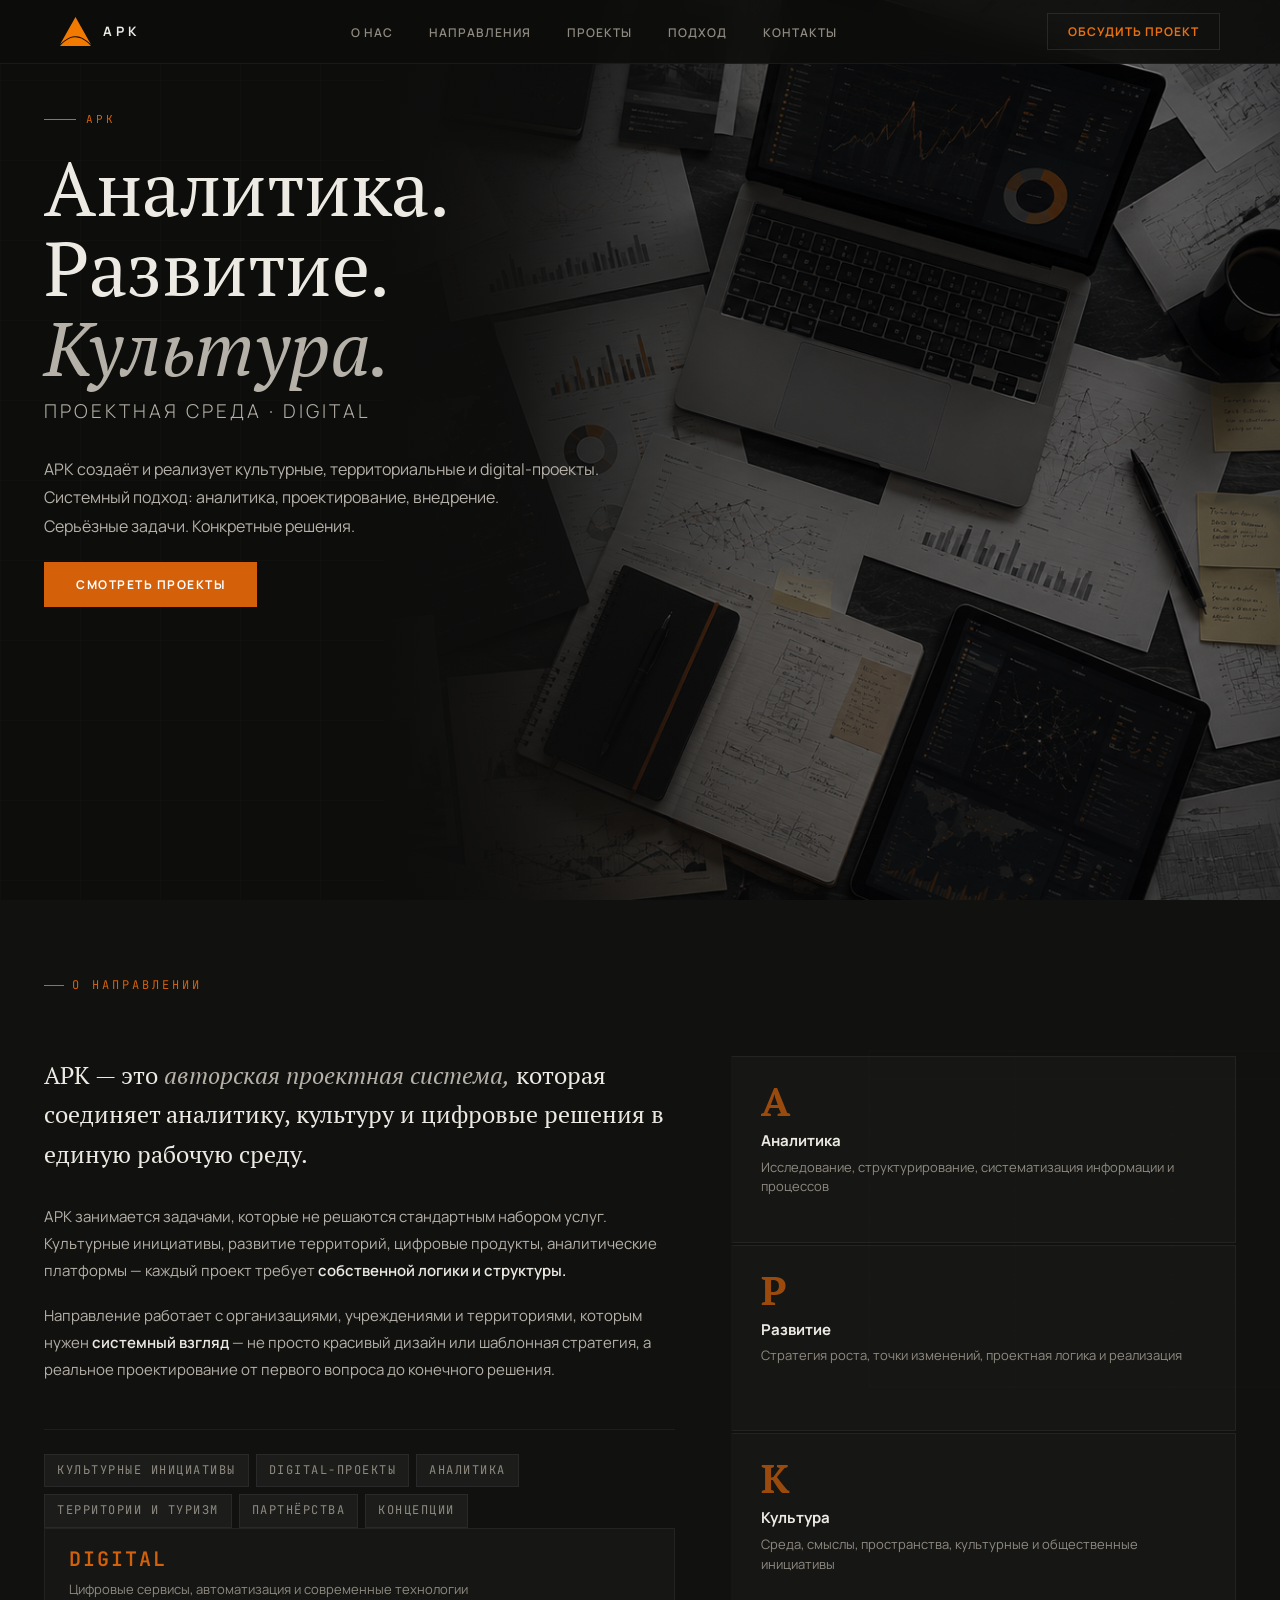
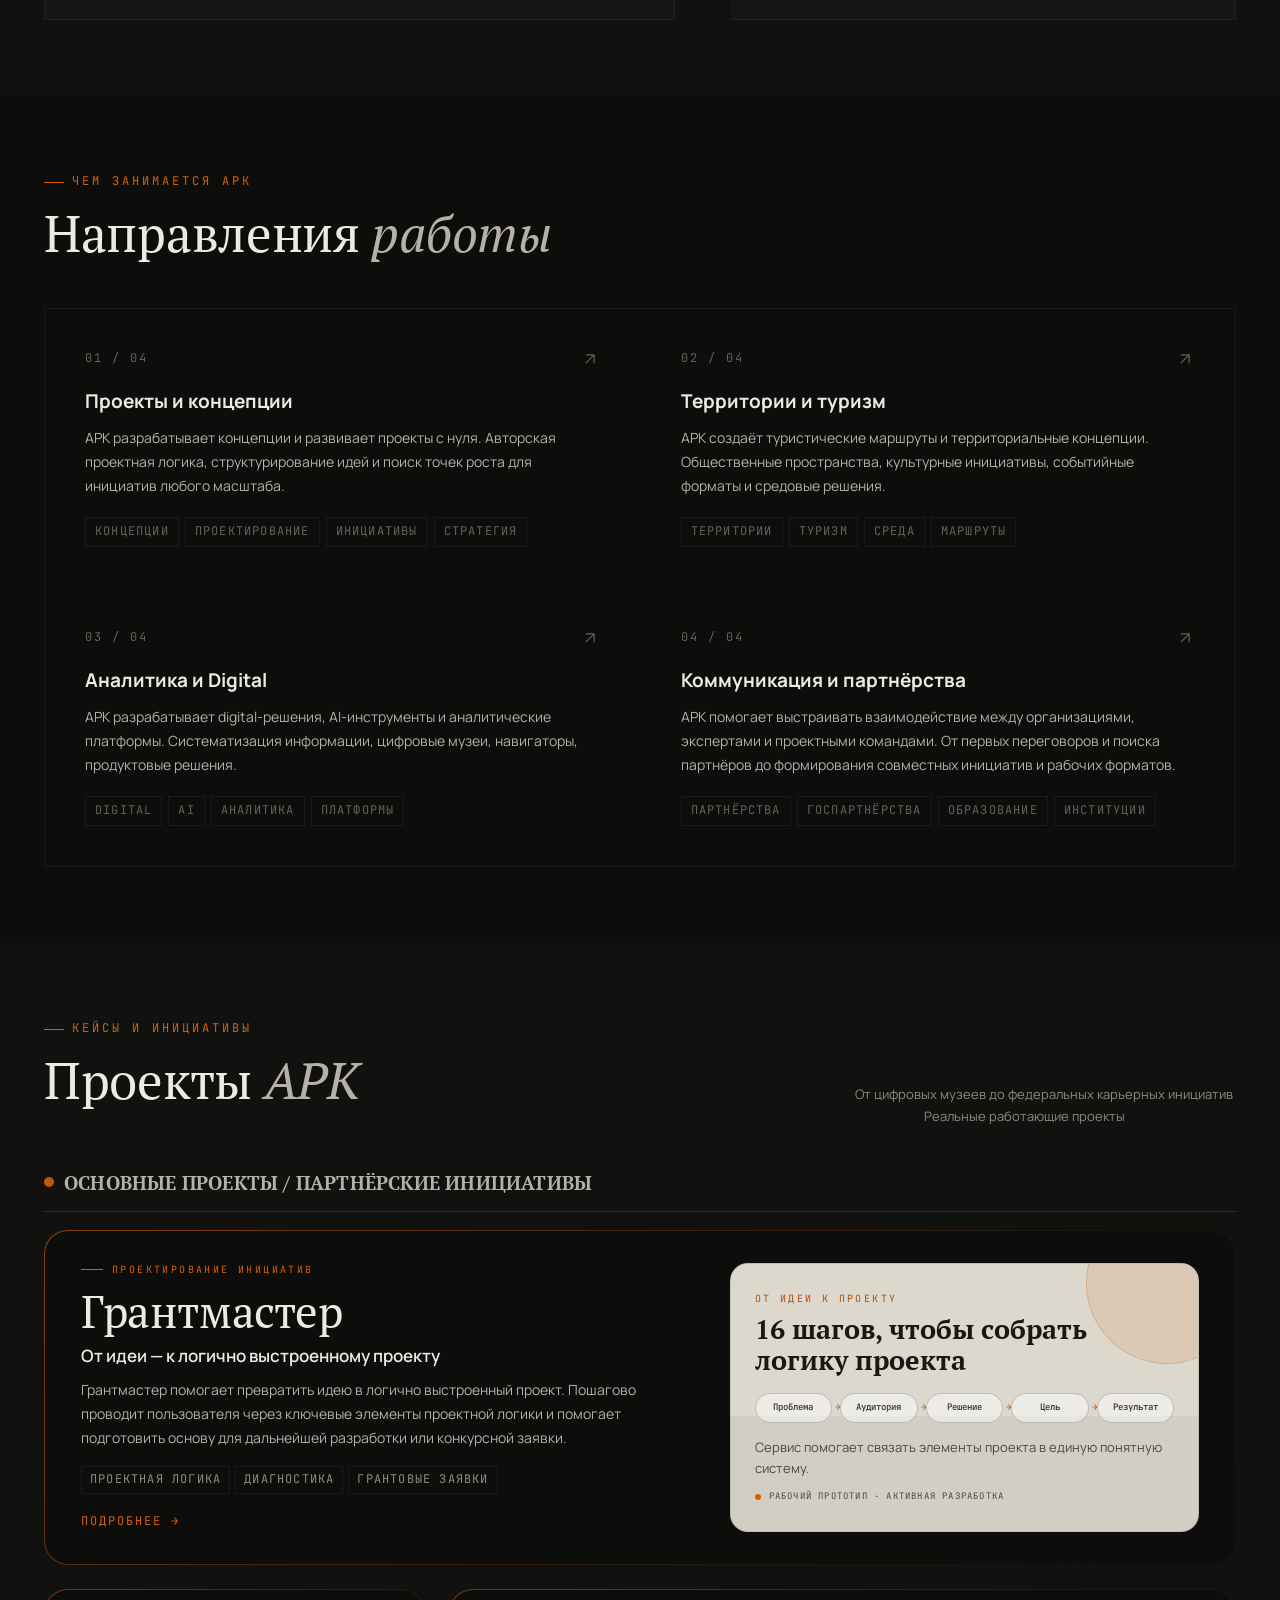
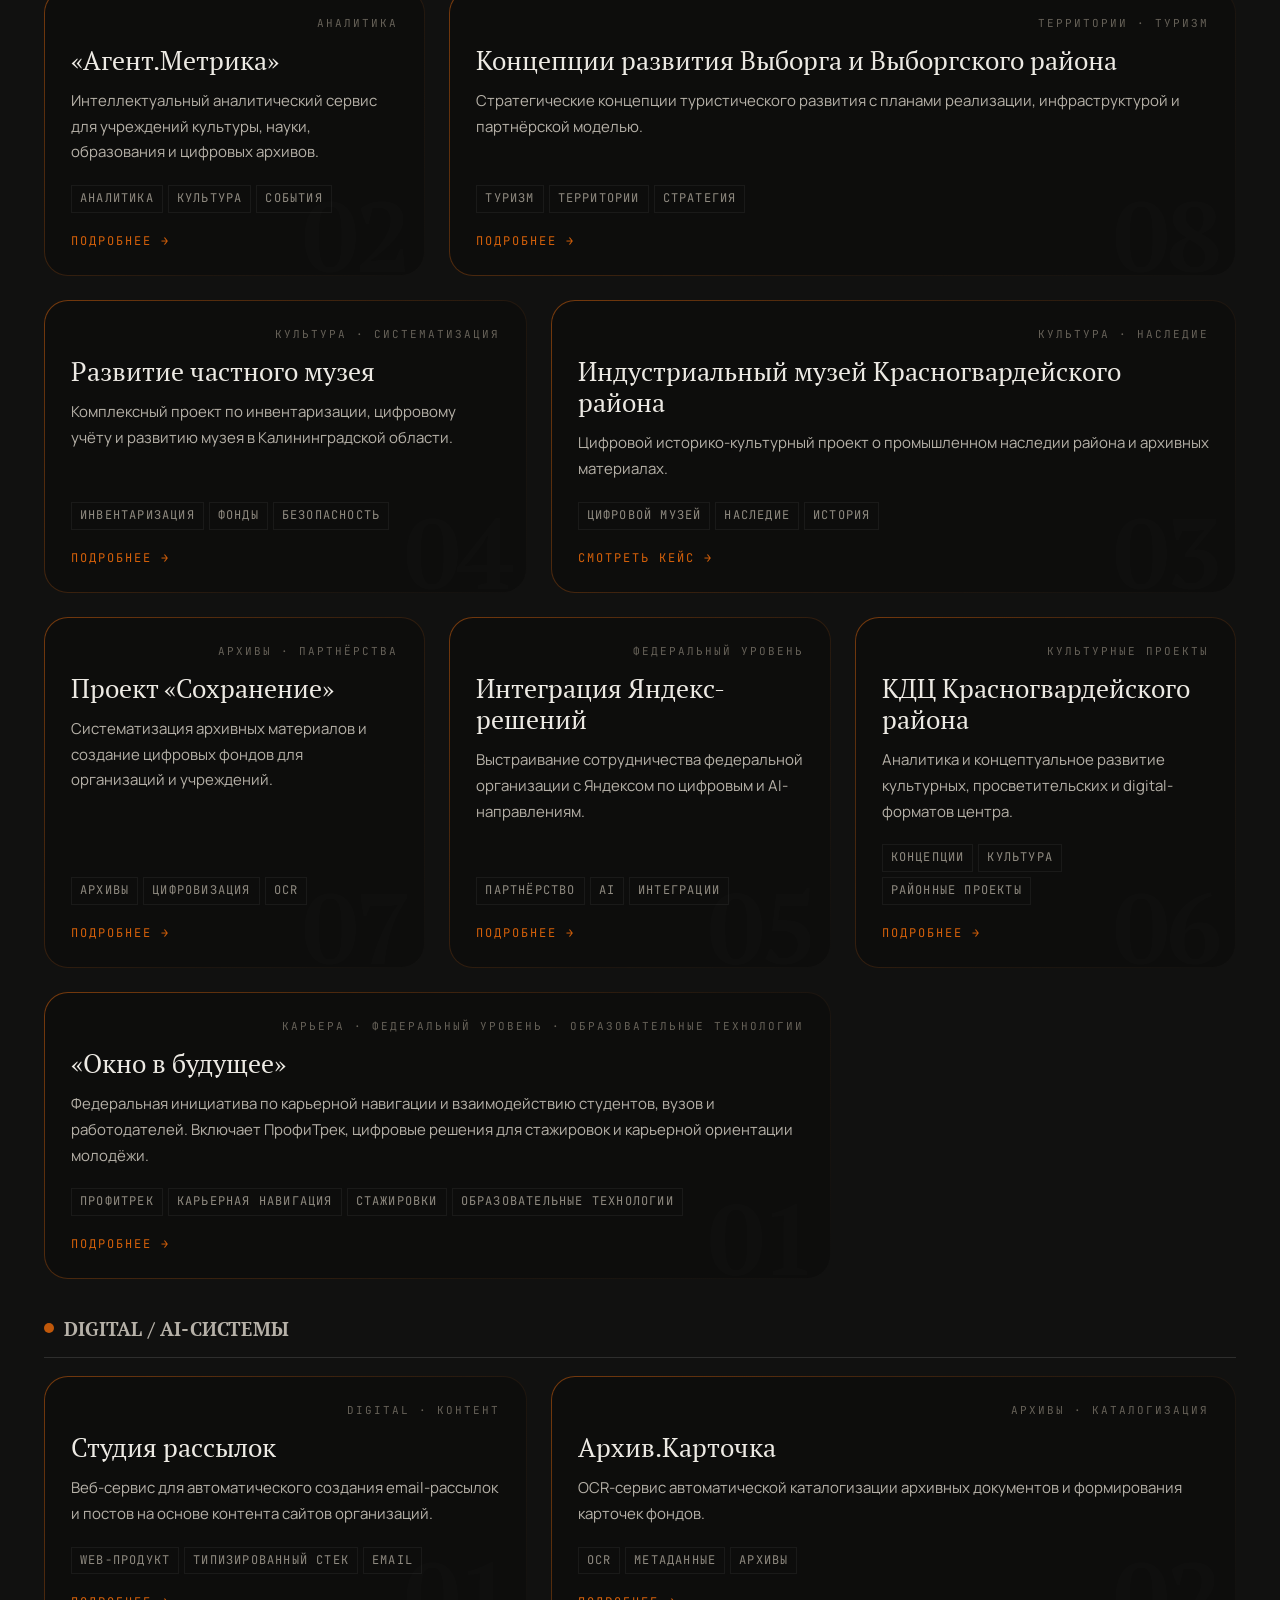
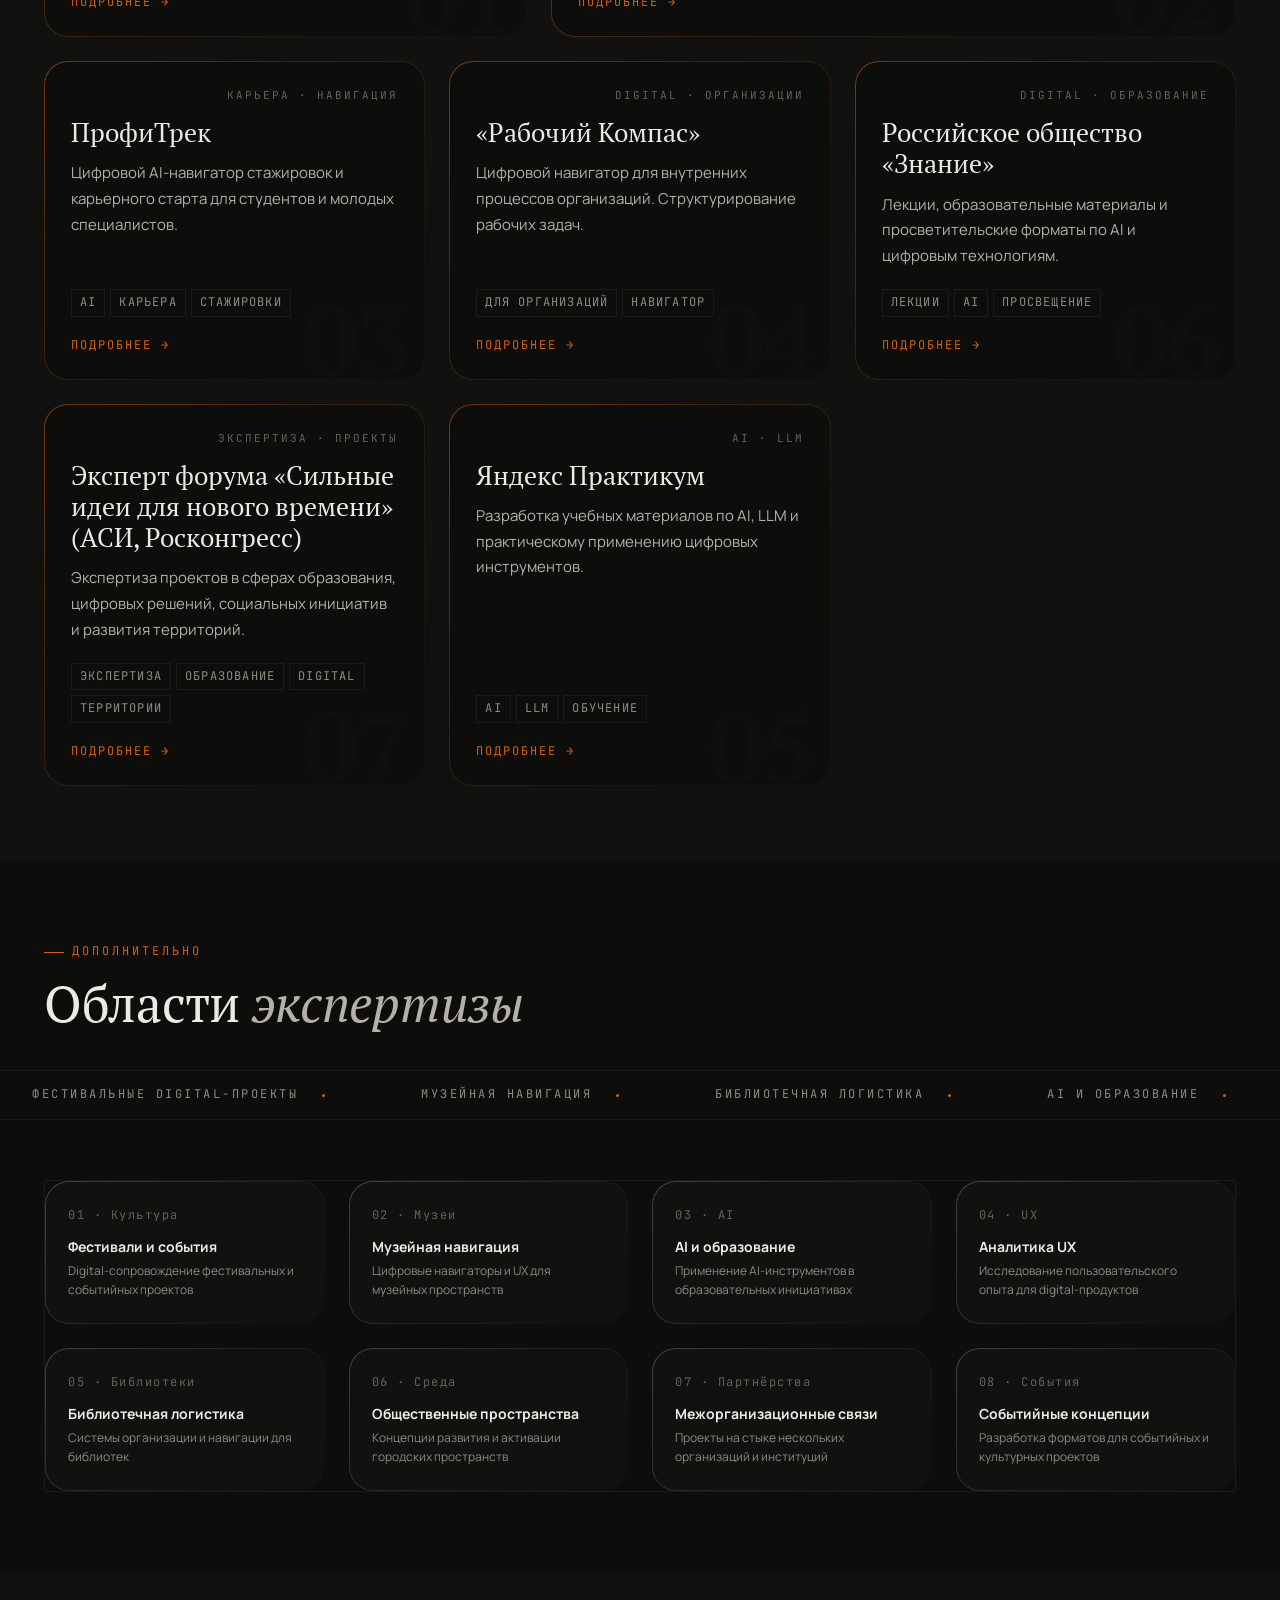
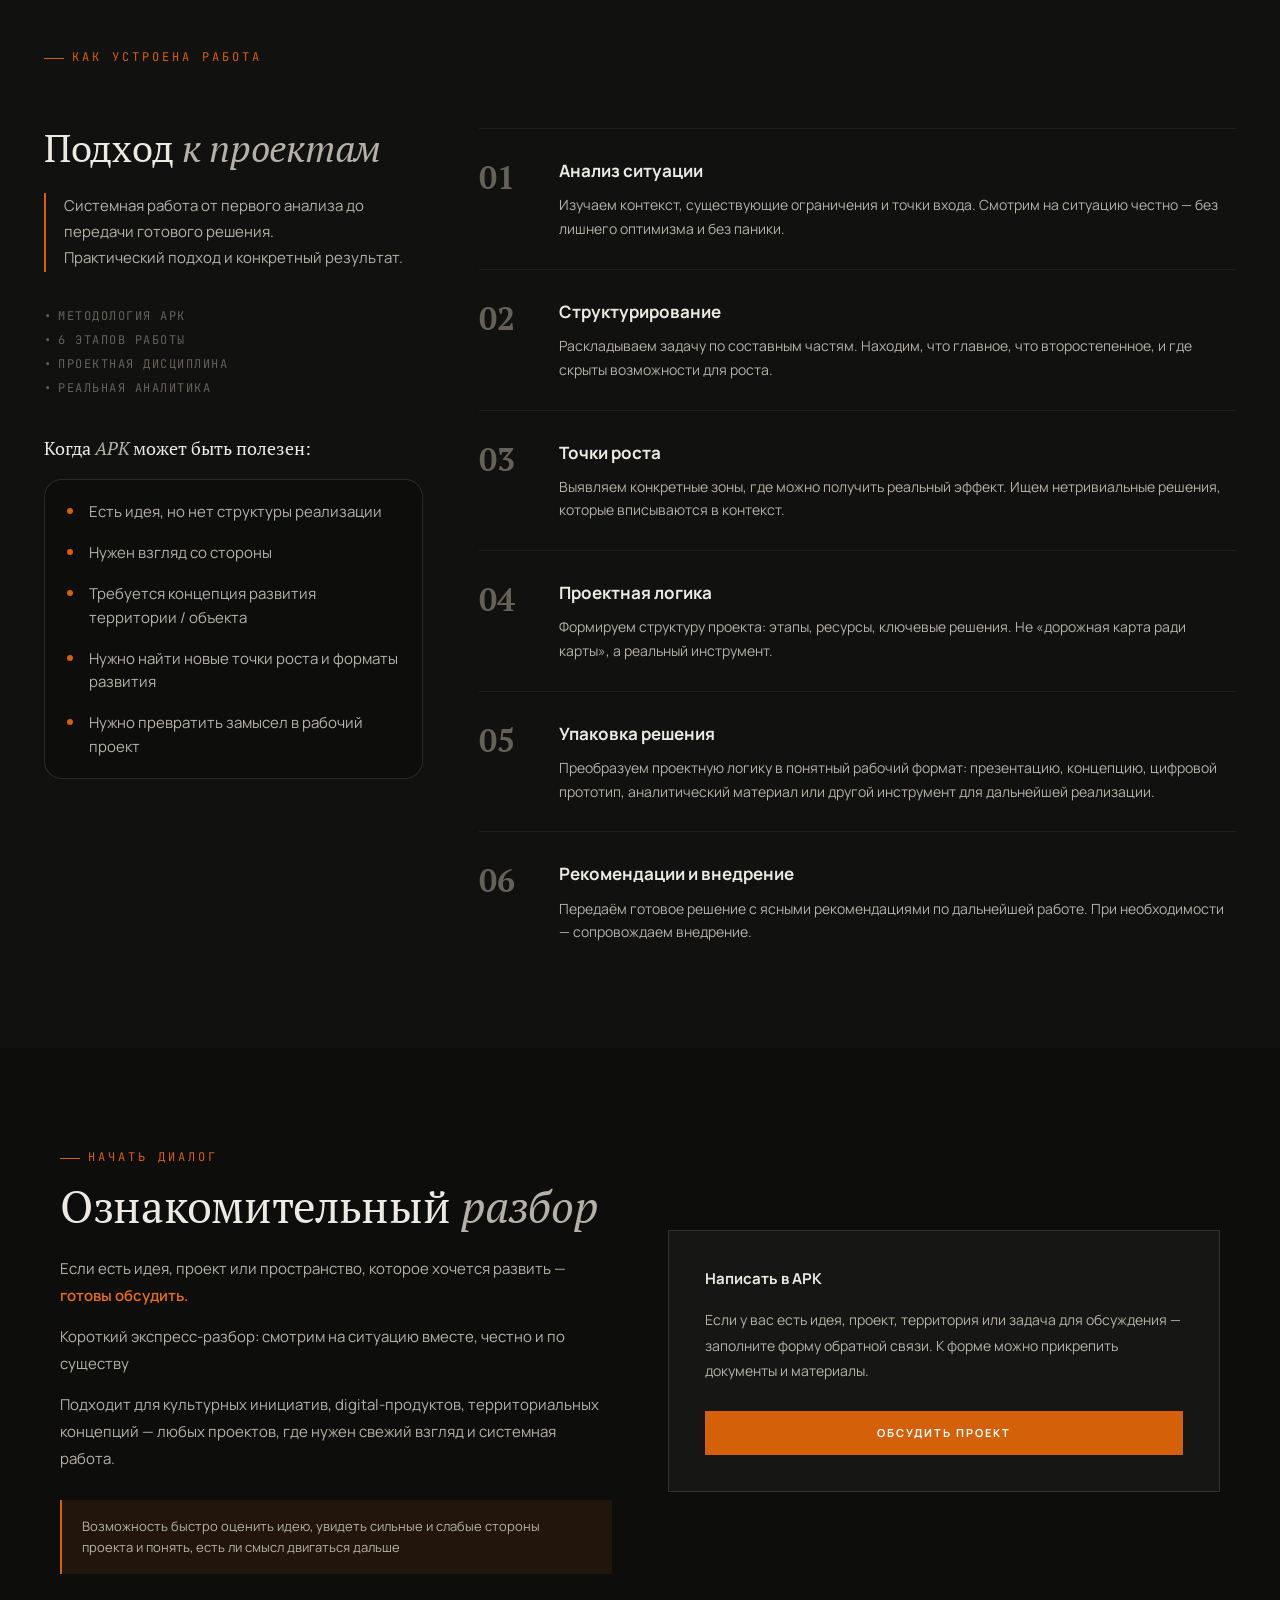
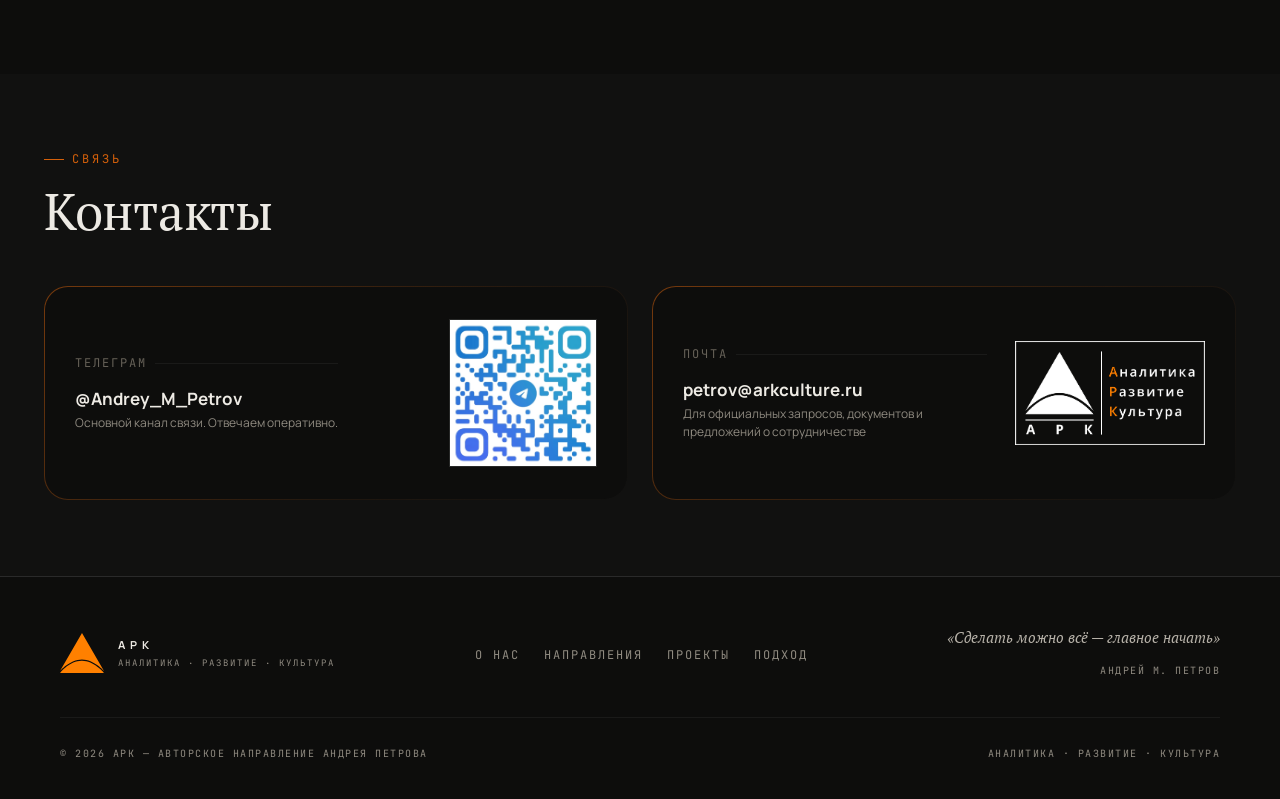
==== commit 5f1b7ace: "Add GrantMaster project card" ====
--- a/index.html
+++ b/index.html
@@ -4,6 +4,21 @@
 <meta charset="UTF-8">
 <meta name="viewport" content="width=device-width, initial-scale=1.0">
 <title>АРК — Аналитика · Развитие · Культура</title>
+
+<!-- Yandex.Metrika counter -->
+<script type="text/javascript">
+    (function(m,e,t,r,i,k,a){
+        m[i]=m[i]||function(){(m[i].a=m[i].a||[]).push(arguments)};
+        m[i].l=1*new Date();
+        for (var j = 0; j < document.scripts.length; j++) {if (document.scripts[j].src === r) { return; }}
+        k=e.createElement(t),a=e.getElementsByTagName(t)[0],k.async=1,k.src=r,a.parentNode.insertBefore(k,a)
+    })(window, document,'script','https://mc.yandex.ru/metrika/tag.js?id=109730093', 'ym');
+
+    ym(109730093, 'init', {ssr:true, webvisor:true, clickmap:true, ecommerce:"dataLayer", referrer: document.referrer, url: location.href, accurateTrackBounce:true, trackLinks:true});
+</script>
+<noscript><div><img src="https://mc.yandex.ru/watch/109730093" style="position:absolute; left:-9999px;" alt="" /></div></noscript>
+<!-- /Yandex.Metrika counter -->
+ 
 <link rel="icon" type="image/png" sizes="32x32" href="assets/logos/logo 32.png">
 <link rel="icon" type="image/png" sizes="64x64" href="assets/logos/logo 64.png">
 <link rel="preconnect" href="https://fonts.googleapis.com">
@@ -257,6 +272,35 @@
 
   <div class="projects-group reveal">
     <h3 class="projects-group-title">Основные проекты / партнёрские инициативы</h3>
+    <article class="grantmaster-card">
+      <div class="grantmaster-content">
+        <div class="grantmaster-label">Проектирование инициатив</div>
+        <h3 class="grantmaster-title">Грантмастер</h3>
+        <p class="grantmaster-subtitle">От идеи — к логично выстроенному проекту</p>
+        <p class="grantmaster-desc">Грантмастер помогает превратить идею в логично выстроенный проект. Пошагово проводит пользователя через ключевые элементы проектной логики и помогает подготовить основу для дальнейшей разработки или конкурсной заявки.</p>
+        <div class="proj-tags">
+          <span class="proj-tag">Проектная логика</span>
+          <span class="proj-tag">Диагностика</span>
+          <span class="proj-tag">Грантовые заявки</span>
+        </div>
+      </div>
+
+      <div class="grantmaster-visual">
+        <div class="grantmaster-visual-label">От идеи к проекту</div>
+        <div class="grantmaster-visual-title">16 шагов, чтобы собрать логику проекта</div>
+        <div class="grantmaster-logic">
+          <span class="grantmaster-logic-item">Проблема</span>
+          <span class="grantmaster-logic-item">Аудитория</span>
+          <span class="grantmaster-logic-item">Решение</span>
+          <span class="grantmaster-logic-item">Цель</span>
+          <span class="grantmaster-logic-item">Результат</span>
+        </div>
+        <p class="grantmaster-visual-note">Сервис помогает связать элементы проекта в единую понятную систему.</p>
+        <div class="grantmaster-status"><span></span>Рабочий прототип · Активная разработка</div>
+      </div>
+
+      <span class="proj-more-btn grantmaster-action">Подробнее →</span>
+    </article>
     <div class="proj-grid">
       <!-- Агент.Метрика -->
       <div class="proj-card span-4" onclick="openModal('proj2')">
@@ -756,6 +800,3 @@
 </body>
 </html>
 
-
-
-
--- a/assets/css/sections/projects.css
+++ b/assets/css/sections/projects.css
@@ -23,6 +23,185 @@
   white-space:nowrap;
   text-align:right;
 }
+/* Grantmaster featured product */
+.grantmaster-card{
+  display:grid;
+  grid-template-columns:minmax(0,1.28fr) minmax(390px,1fr);
+  grid-template-areas:
+    "content visual"
+    "action visual";
+  grid-template-rows:1fr auto;
+  gap:18px 48px;
+  width:100%;
+  min-height:276px;
+  margin-bottom:24px;
+  padding:32px 36px;
+  position:relative;
+  overflow:hidden;
+  background:
+    linear-gradient(var(--bg),var(--bg)) padding-box,
+    linear-gradient(135deg,rgba(212,96,10,0.62) 0%,rgba(212,96,10,0.26) 38%,rgba(212,96,10,0.08) 68%,rgba(212,96,10,0) 100%) border-box;
+  border:1px solid transparent;
+  border-radius:24px;
+}
+.grantmaster-content{
+  grid-area:content;
+  min-width:0;
+}
+.grantmaster-label,
+.grantmaster-visual-label{
+  font-family:'JetBrains Mono',monospace;
+  font-size:10px;
+  line-height:1.4;
+  letter-spacing:2.4px;
+  text-transform:uppercase;
+}
+.grantmaster-label{
+  display:flex;
+  align-items:center;
+  gap:9px;
+  color:var(--accent);
+  margin-bottom:11px;
+}
+.grantmaster-label::before{
+  content:'';
+  width:22px;
+  height:1px;
+  flex:0 0 auto;
+  background:var(--accent);
+}
+.grantmaster-title{
+  font-family:'PT Serif',serif;
+  font-size:clamp(34px,3.5vw,50px);
+  font-weight:400;
+  line-height:1.04;
+  color:var(--text);
+  letter-spacing:-0.4px;
+  margin-bottom:9px;
+}
+.grantmaster-subtitle{
+  max-width:650px;
+  font-size:17px;
+  font-weight:600;
+  line-height:1.5;
+  color:var(--text);
+  margin-bottom:9px;
+}
+.grantmaster-desc{
+  max-width:720px;
+  font-size:14px;
+  line-height:1.72;
+  color:var(--text2);
+  margin-bottom:16px;
+}
+.grantmaster-content .proj-tags{margin-bottom:0}
+.grantmaster-visual{
+  grid-area:visual;
+  min-width:0;
+  padding:24px;
+  position:relative;
+  overflow:hidden;
+  display:flex;
+  flex-direction:column;
+  justify-content:center;
+  background:linear-gradient(180deg,#dcd8ce 0%,#dcd8ce 57%,#d2cec4 57%,#d2cec4 100%);
+  border:1px solid rgba(29,28,25,0.12);
+  border-radius:18px;
+  color:#1d1c19;
+}
+.grantmaster-visual::after{
+  content:'';
+  position:absolute;
+  top:-62px;
+  right:-50px;
+  width:160px;
+  height:160px;
+  border-radius:50%;
+  border:1px solid rgba(212,96,10,0.28);
+  background:rgba(212,96,10,0.12);
+  pointer-events:none;
+}
+.grantmaster-visual-label{
+  color:#b44f08;
+  margin-bottom:8px;
+  position:relative;
+  z-index:1;
+}
+.grantmaster-visual-title{
+  max-width:440px;
+  font-family:'PT Serif',serif;
+  font-size:clamp(22px,2.1vw,30px);
+  font-weight:700;
+  line-height:1.18;
+  color:#191815;
+  margin-bottom:16px;
+  position:relative;
+  z-index:1;
+}
+.grantmaster-logic{
+  display:grid;
+  grid-template-columns:repeat(5,minmax(0,1fr));
+  gap:8px;
+  margin-bottom:14px;
+  position:relative;
+  z-index:1;
+}
+.grantmaster-logic-item{
+  min-width:0;
+  padding:8px 5px;
+  position:relative;
+  border:1px solid rgba(29,28,25,0.22);
+  border-radius:999px;
+  background:rgba(255,255,255,0.48);
+  font-family:'JetBrains Mono',monospace;
+  font-size:9px;
+  font-weight:500;
+  line-height:1.3;
+  text-align:center;
+  color:#34312c;
+}
+.grantmaster-logic-item:not(:last-child)::after{
+  content:'→';
+  position:absolute;
+  top:50%;
+  right:-9px;
+  z-index:2;
+  transform:translateY(-50%);
+  color:#b44f08;
+}
+.grantmaster-visual-note{
+  max-width:470px;
+  font-size:13px;
+  line-height:1.6;
+  color:#4d4942;
+  margin-bottom:12px;
+}
+.grantmaster-status{
+  display:flex;
+  align-items:center;
+  gap:8px;
+  font-family:'JetBrains Mono',monospace;
+  font-size:9px;
+  line-height:1.4;
+  letter-spacing:1.2px;
+  text-transform:uppercase;
+  color:#4d4942;
+}
+.grantmaster-status span{
+  width:6px;
+  height:6px;
+  flex:0 0 auto;
+  border-radius:50%;
+  background:var(--accent);
+}
+.grantmaster-action{
+  grid-area:action;
+  align-self:end;
+  justify-self:start;
+  margin-top:0;
+  cursor:default;
+}
+.grantmaster-action:hover{gap:6px}
 /* Masonry-like grid */
 .proj-grid{
   display:grid;
--- a/assets/css/responsive/responsive.css
+++ b/assets/css/responsive/responsive.css
@@ -8,6 +8,18 @@
   #hero .hero-bg-photo{width:66%;background-size:auto 100%;background-position:right center}
   .about-inner{grid-template-columns:1fr;gap:48px}
   .dir-grid{grid-template-columns:1fr}
+  .grantmaster-card{
+    grid-template-columns:1fr;
+    grid-template-areas:
+      "content"
+      "visual"
+      "action";
+    grid-template-rows:auto;
+    gap:20px;
+    min-height:0;
+    padding:26px 28px;
+  }
+  .grantmaster-visual{min-height:250px}
   .proj-card.span-8,.proj-card.span-4,.proj-card.span-6,.proj-card.span-5,.proj-card.span-7,.proj-card.span-12{grid-column:span 12}
   .proj-grid{grid-template-columns:1fr}
   .approach-layout{grid-template-columns:1fr;gap:40px}
@@ -43,6 +55,37 @@
   .contact-card{border:1px solid var(--border);gap:18px}
   .contact-card-qr{width:104px;height:104px}
   .contact-card-logo{width:132px}
+  .grantmaster-card{
+    gap:18px;
+    padding:20px;
+  }
+  .grantmaster-title{font-size:clamp(34px,11vw,44px)}
+  .grantmaster-subtitle{font-size:15px;line-height:1.5}
+  .grantmaster-desc{font-size:14px;line-height:1.65}
+  .grantmaster-visual{
+    min-height:0;
+    padding:20px 18px;
+  }
+  .grantmaster-visual-title{font-size:24px}
+  .grantmaster-logic{
+    grid-template-columns:1fr;
+    gap:16px;
+  }
+  .grantmaster-logic-item{
+    position:relative;
+    padding:9px 12px;
+    font-size:10px;
+  }
+  .grantmaster-logic-item:not(:last-child)::after{
+    content:'↓';
+    top:auto;
+    right:auto;
+    left:50%;
+    bottom:-17px;
+    transform:translateX(-50%);
+    color:#b44f08;
+  }
+  .grantmaster-status{align-items:flex-start}
   .projects-header{grid-template-columns:1fr;gap:24px}
   .projects-header > div:first-child,
   .projects-header-right{grid-column:1}
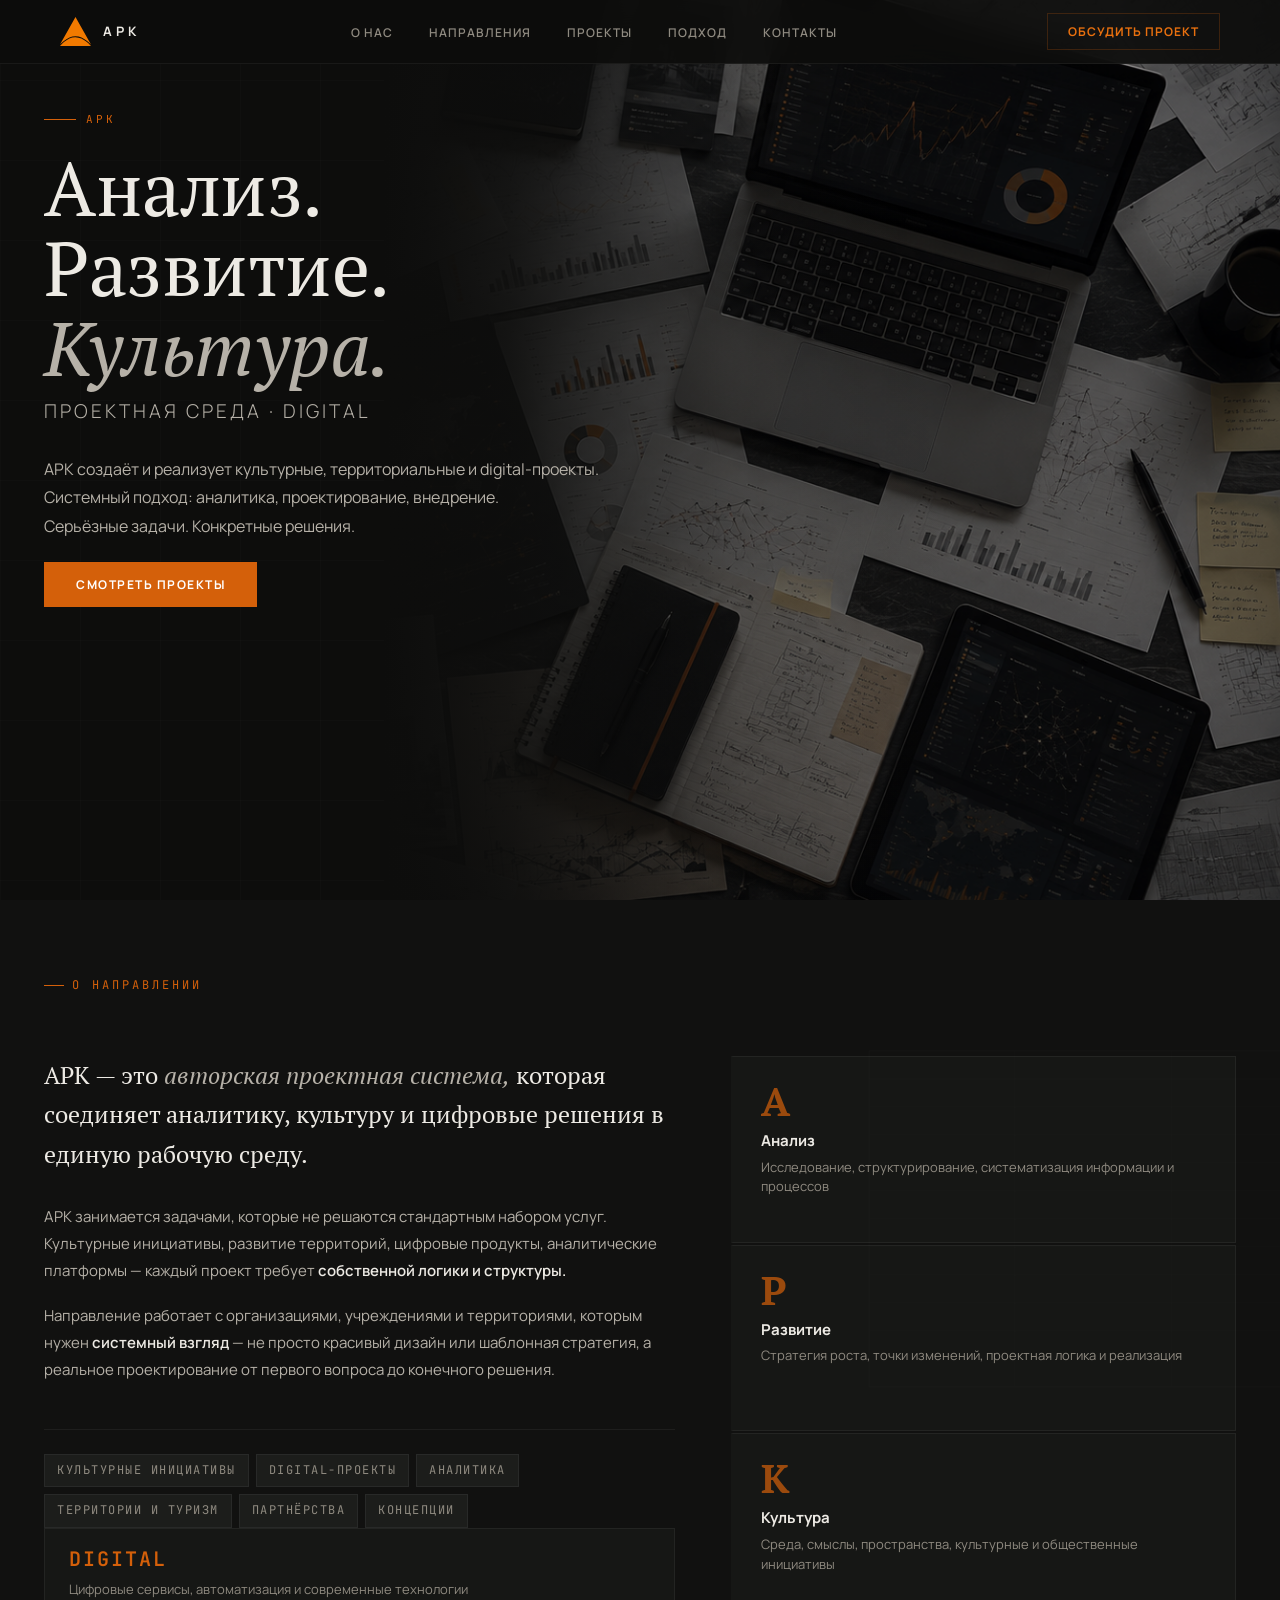
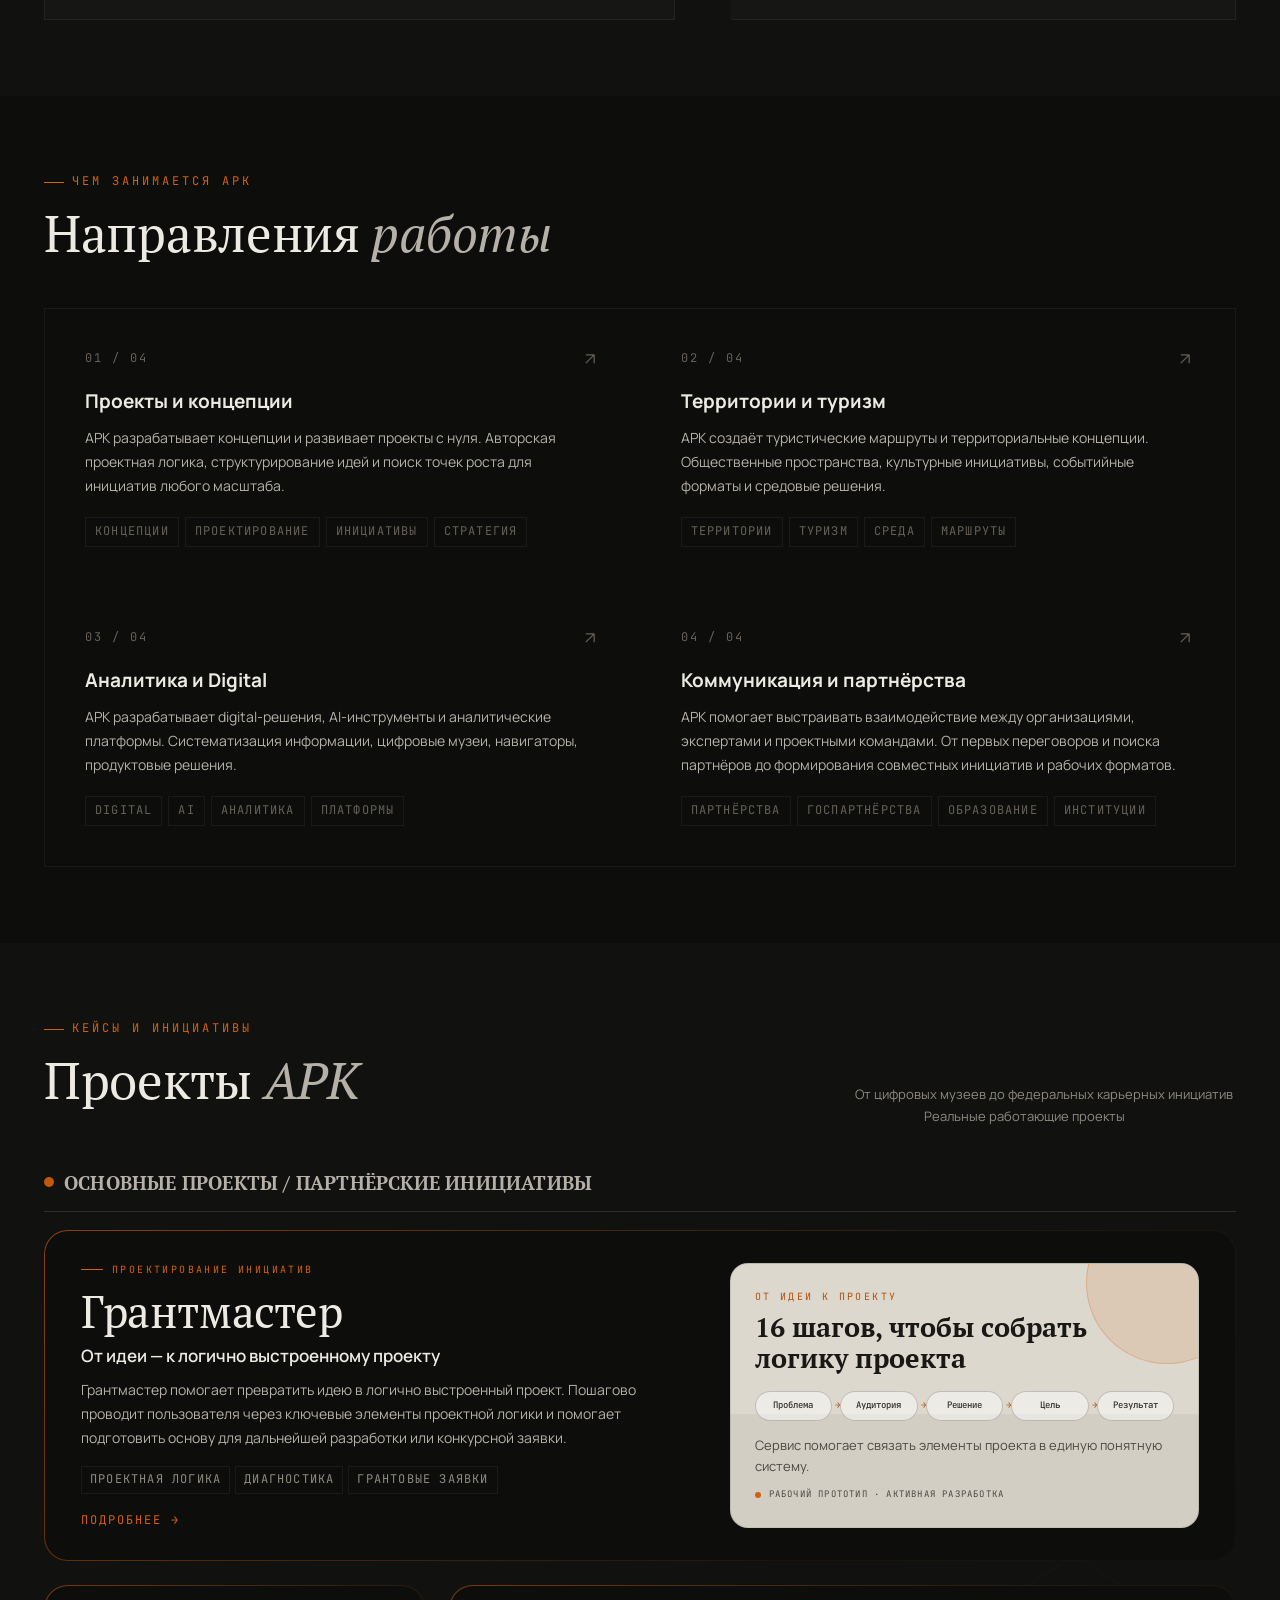
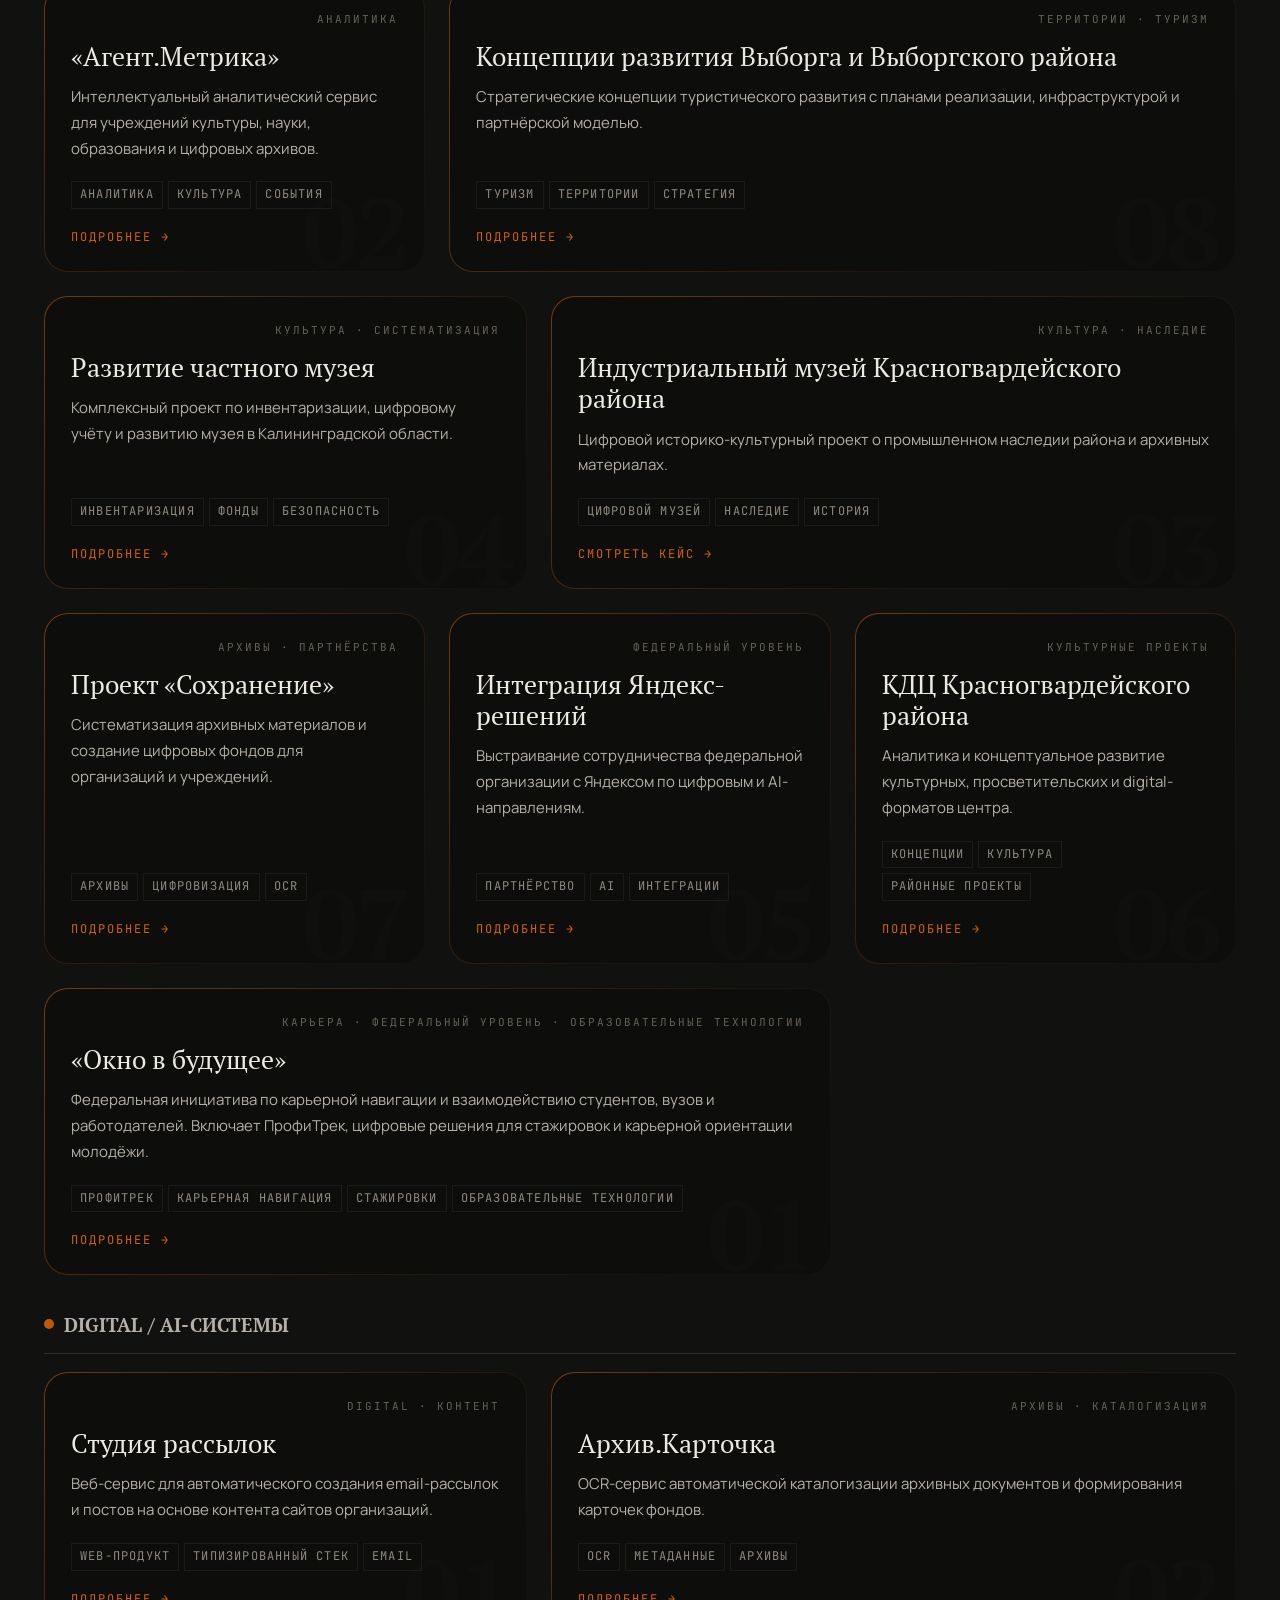
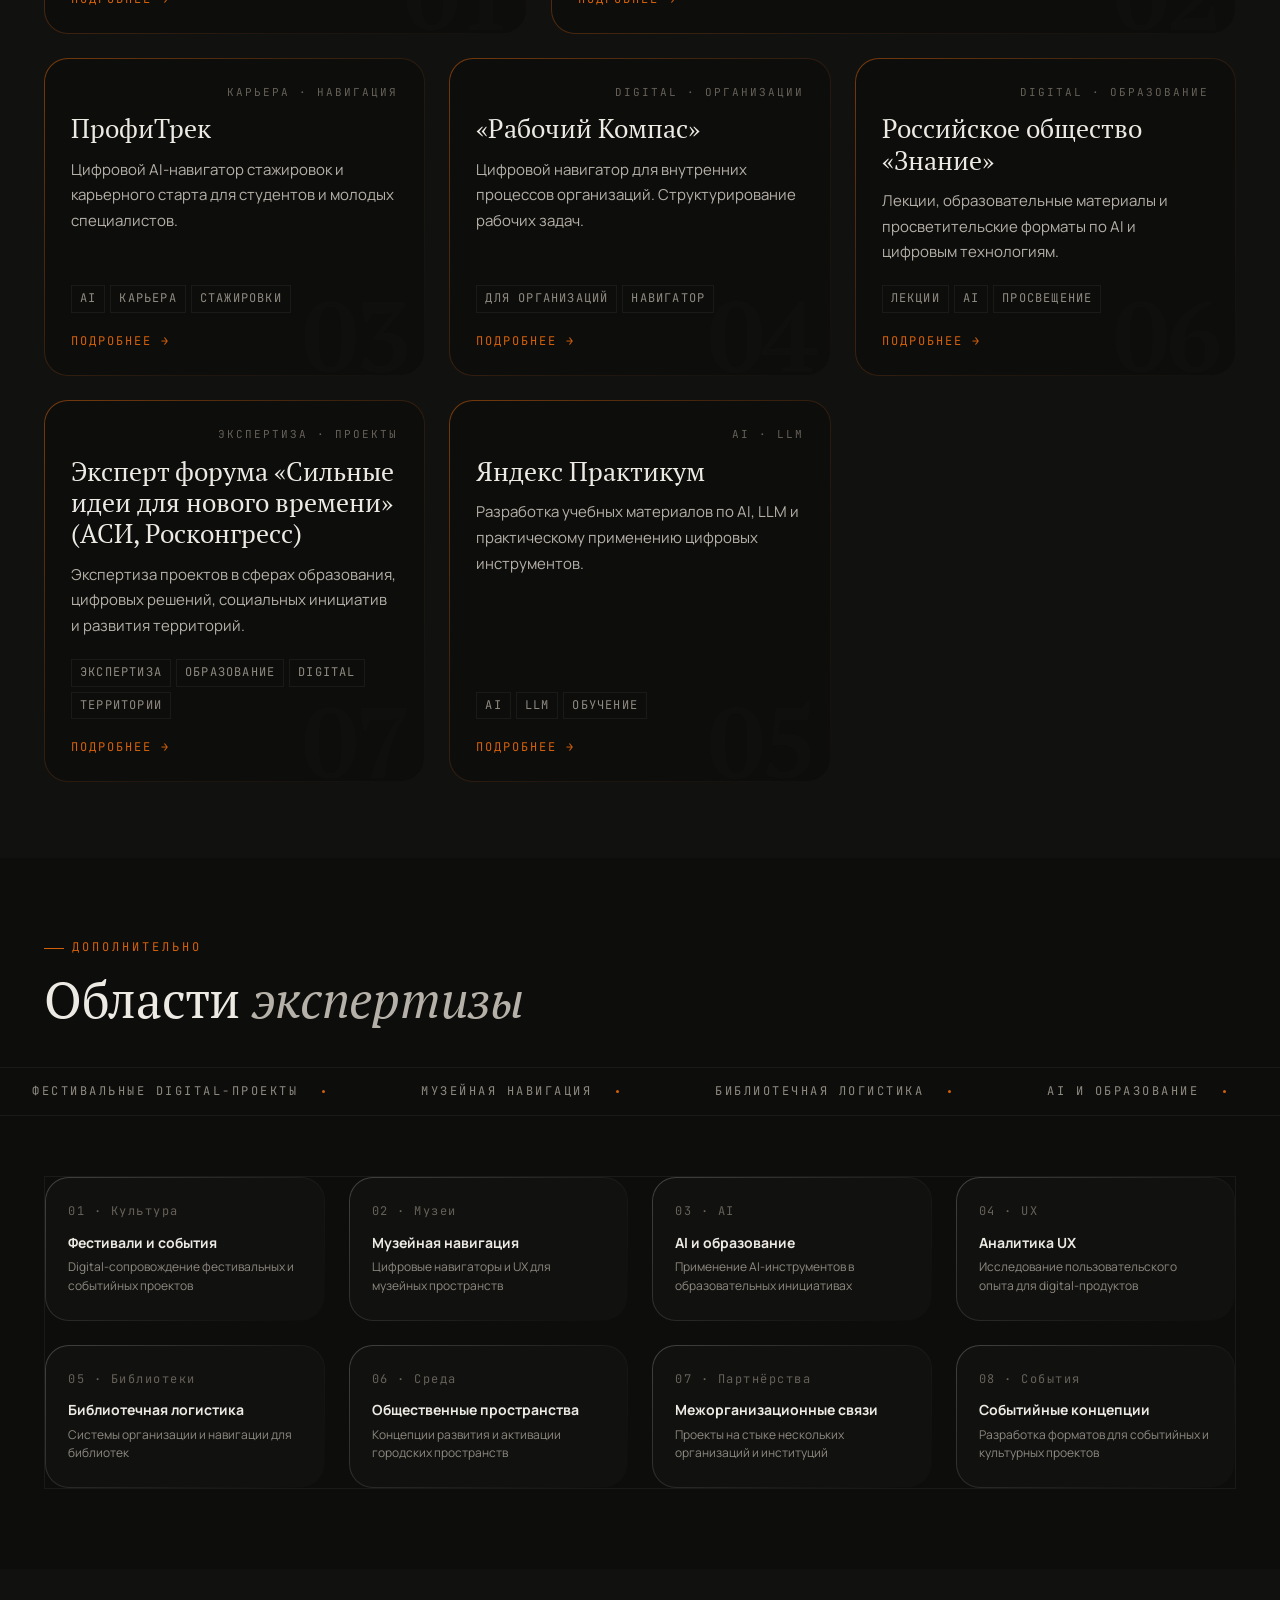
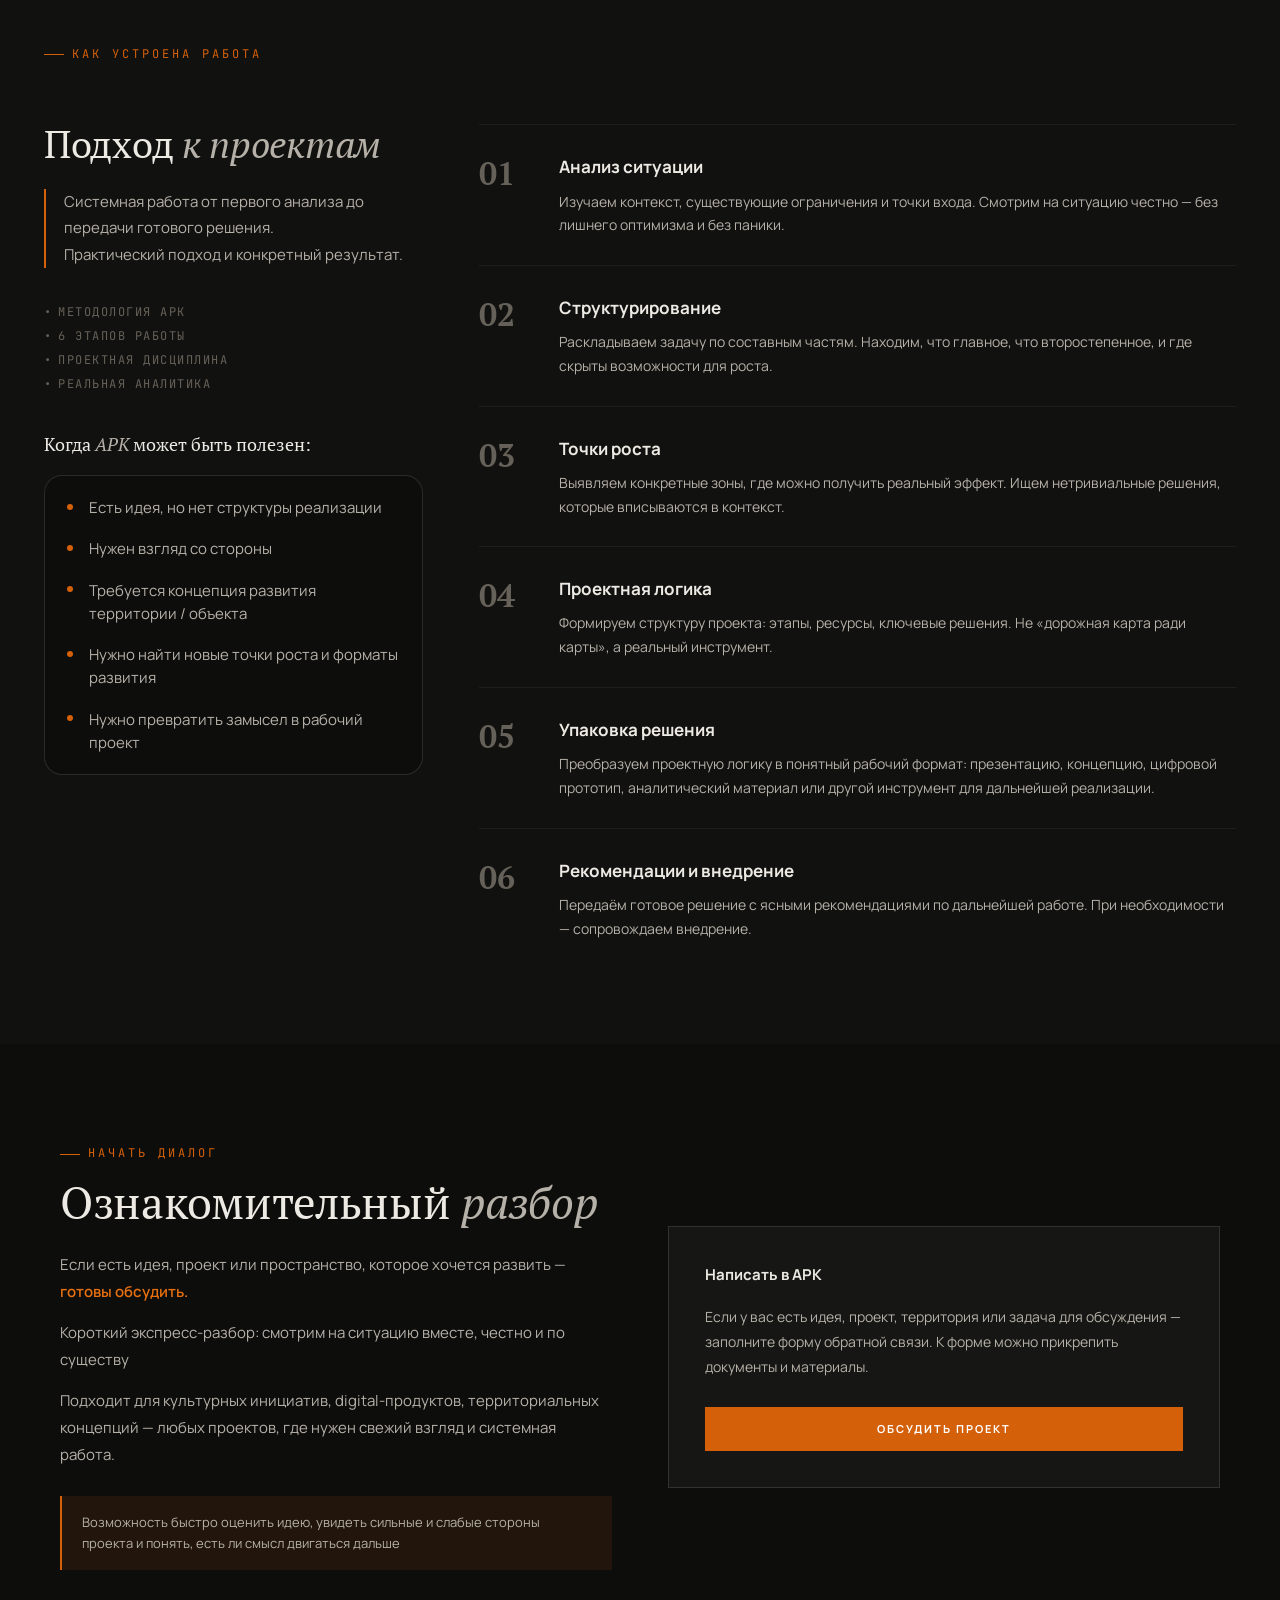
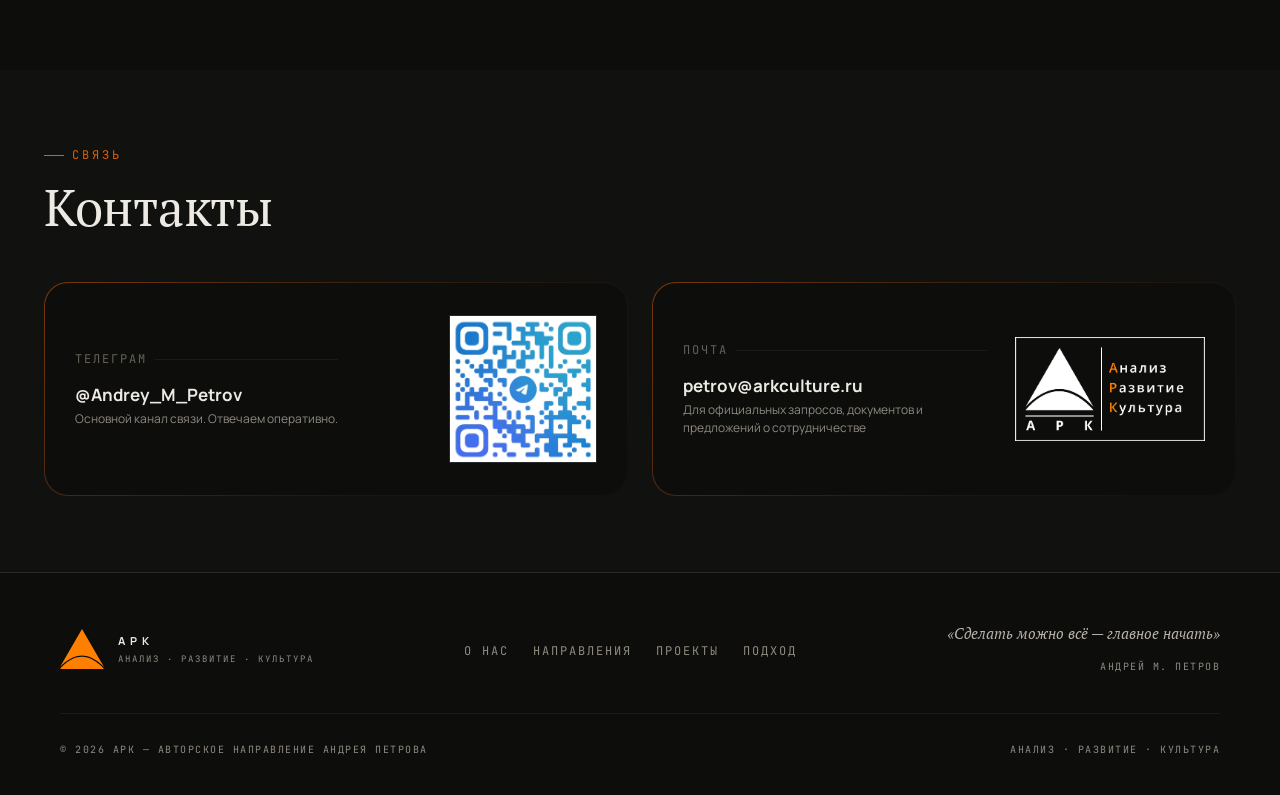
==== commit 0a7e4b79: "Update analysis section and logo" ====
--- a/index.html
+++ b/index.html
@@ -3,7 +3,7 @@
 <head>
 <meta charset="UTF-8">
 <meta name="viewport" content="width=device-width, initial-scale=1.0">
-<title>АРК — Аналитика · Развитие · Культура</title>
+<title>АРК — Анализ · Развитие · Культура</title>
 
 <!-- Yandex.Metrika counter -->
 <script type="text/javascript">
@@ -92,7 +92,7 @@
     <div class="hero-title-block">
       <div class="hero-eyebrow">АРК</div>
       <h1 class="hero-h1">
-        Аналитика.<br>
+        Анализ.<br>
         Развитие.<br>
         <em>Культура.</em>
       </h1>
@@ -158,7 +158,7 @@
       <div class="about-pillars">
         <div class="pillar">
           <div class="pillar-letter">А</div>
-          <div class="pillar-name">Аналитика</div>
+          <div class="pillar-name">Анализ</div>
           <div class="pillar-desc">Исследование, структурирование, систематизация информации и процессов</div>
         </div>
         <div class="pillar">
@@ -272,7 +272,7 @@
 
   <div class="projects-group reveal">
     <h3 class="projects-group-title">Основные проекты / партнёрские инициативы</h3>
-    <article class="grantmaster-card">
+    <article class="grantmaster-card" onclick="openModal('proj_grantmaster')">
       <div class="grantmaster-content">
         <div class="grantmaster-label">Проектирование инициатив</div>
         <h3 class="grantmaster-title">Грантмастер</h3>
@@ -299,7 +299,7 @@
         <div class="grantmaster-status"><span></span>Рабочий прототип · Активная разработка</div>
       </div>
 
-      <span class="proj-more-btn grantmaster-action">Подробнее →</span>
+      <button type="button" class="proj-more-btn grantmaster-action">Подробнее →</button>
     </article>
     <div class="proj-grid">
       <!-- Агент.Метрика -->
@@ -735,7 +735,7 @@
         <div class="contact-card-hint">Для официальных запросов, документов и предложений о сотрудничестве</div>
       </div>
       <div class="contact-card-visual">
-        <img class="contact-card-logo" src="assets/logos/big logo.png" alt="Логотип АРК">
+        <img class="contact-card-logo" src="assets/logos/Logo Analiz.png" alt="Логотип АРК">
       </div>
     </div>
   </div>
@@ -750,7 +750,7 @@
       <img class="footer-logo-svg" src="assets/logos/logo orange.svg" alt="Логотип АРК">
       <div class="footer-logo-text-block">
         <div class="footer-logo-name">АРК</div>
-        <div class="footer-logo-tag">Аналитика · Развитие · Культура</div>
+        <div class="footer-logo-tag">Анализ · Развитие · Культура</div>
       </div>
     </div>
     <ul class="footer-nav-links">
@@ -766,7 +766,7 @@
   </div>
   <div class="footer-bottom">
     <div class="footer-copy">© 2026 АРК — Авторское направление Андрея Петрова</div>
-    <div class="footer-copy">Аналитика · Развитие · Культура</div>
+    <div class="footer-copy">Анализ · Развитие · Культура</div>
   </div>
 </footer>
 
@@ -779,6 +779,7 @@
       <div class="modal-header-left">
         <div class="modal-h-cat" id="mCat"></div>
         <div class="modal-h-title" id="mTitle"></div>
+        <div class="modal-h-subtitle" id="mSubtitle"></div>
       </div>
       <button class="modal-close" onclick="closeModal()">✕</button>
     </div>
@@ -790,7 +791,7 @@
       <div class="modal-tags" id="mTags"></div>
       <div class="modal-cta-row">
         <span class="modal-cta-text" id="mCtaText"></span>
-        <a href="#cta" class="modal-btn" onclick="closeModal()">Обсудить →</a>
+        <a href="#cta" class="modal-btn" id="mAction" onclick="closeModal()">Обсудить →</a>
       </div>
     </div>
   </div>
@@ -799,4 +800,3 @@
 <script src="assets/js/site.js"></script>
 </body>
 </html>
-
--- a/assets/css/sections/projects.css
+++ b/assets/css/sections/projects.css
@@ -43,6 +43,7 @@
     linear-gradient(135deg,rgba(212,96,10,0.62) 0%,rgba(212,96,10,0.26) 38%,rgba(212,96,10,0.08) 68%,rgba(212,96,10,0) 100%) border-box;
   border:1px solid transparent;
   border-radius:24px;
+  cursor:pointer;
 }
 .grantmaster-content{
   grid-area:content;
@@ -199,7 +200,7 @@
   align-self:end;
   justify-self:start;
   margin-top:0;
-  cursor:default;
+  cursor:pointer;
 }
 .grantmaster-action:hover{gap:6px}
 /* Masonry-like grid */
--- a/assets/css/overlays/modal.css
+++ b/assets/css/overlays/modal.css
@@ -50,6 +50,13 @@
   font-size:26px;font-weight:400;
   color:var(--text);line-height:1.2;
 }
+.modal-h-subtitle{
+  max-width:560px;
+  margin-top:7px;
+  font-size:13px;
+  line-height:1.5;
+  color:var(--text2);
+}
 .modal-close{
   width:44px;height:44px;flex-shrink:0;
   background:var(--accent);border:1px solid transparent;
@@ -85,6 +92,14 @@
   content:'—';color:var(--accent);flex-shrink:0;
   margin-top:2px;font-family:'JetBrains Mono',monospace;
   font-size:12px;
+}
+.modal-quote{
+  margin:14px 0 10px;
+  font-family:'PT Serif',serif;
+  font-size:22px;
+  font-style:italic;
+  line-height:1.45;
+  color:var(--text);
 }
 .modal-tags{display:flex;flex-wrap:wrap;gap:6px;margin-bottom:24px}
 .modal-tag{
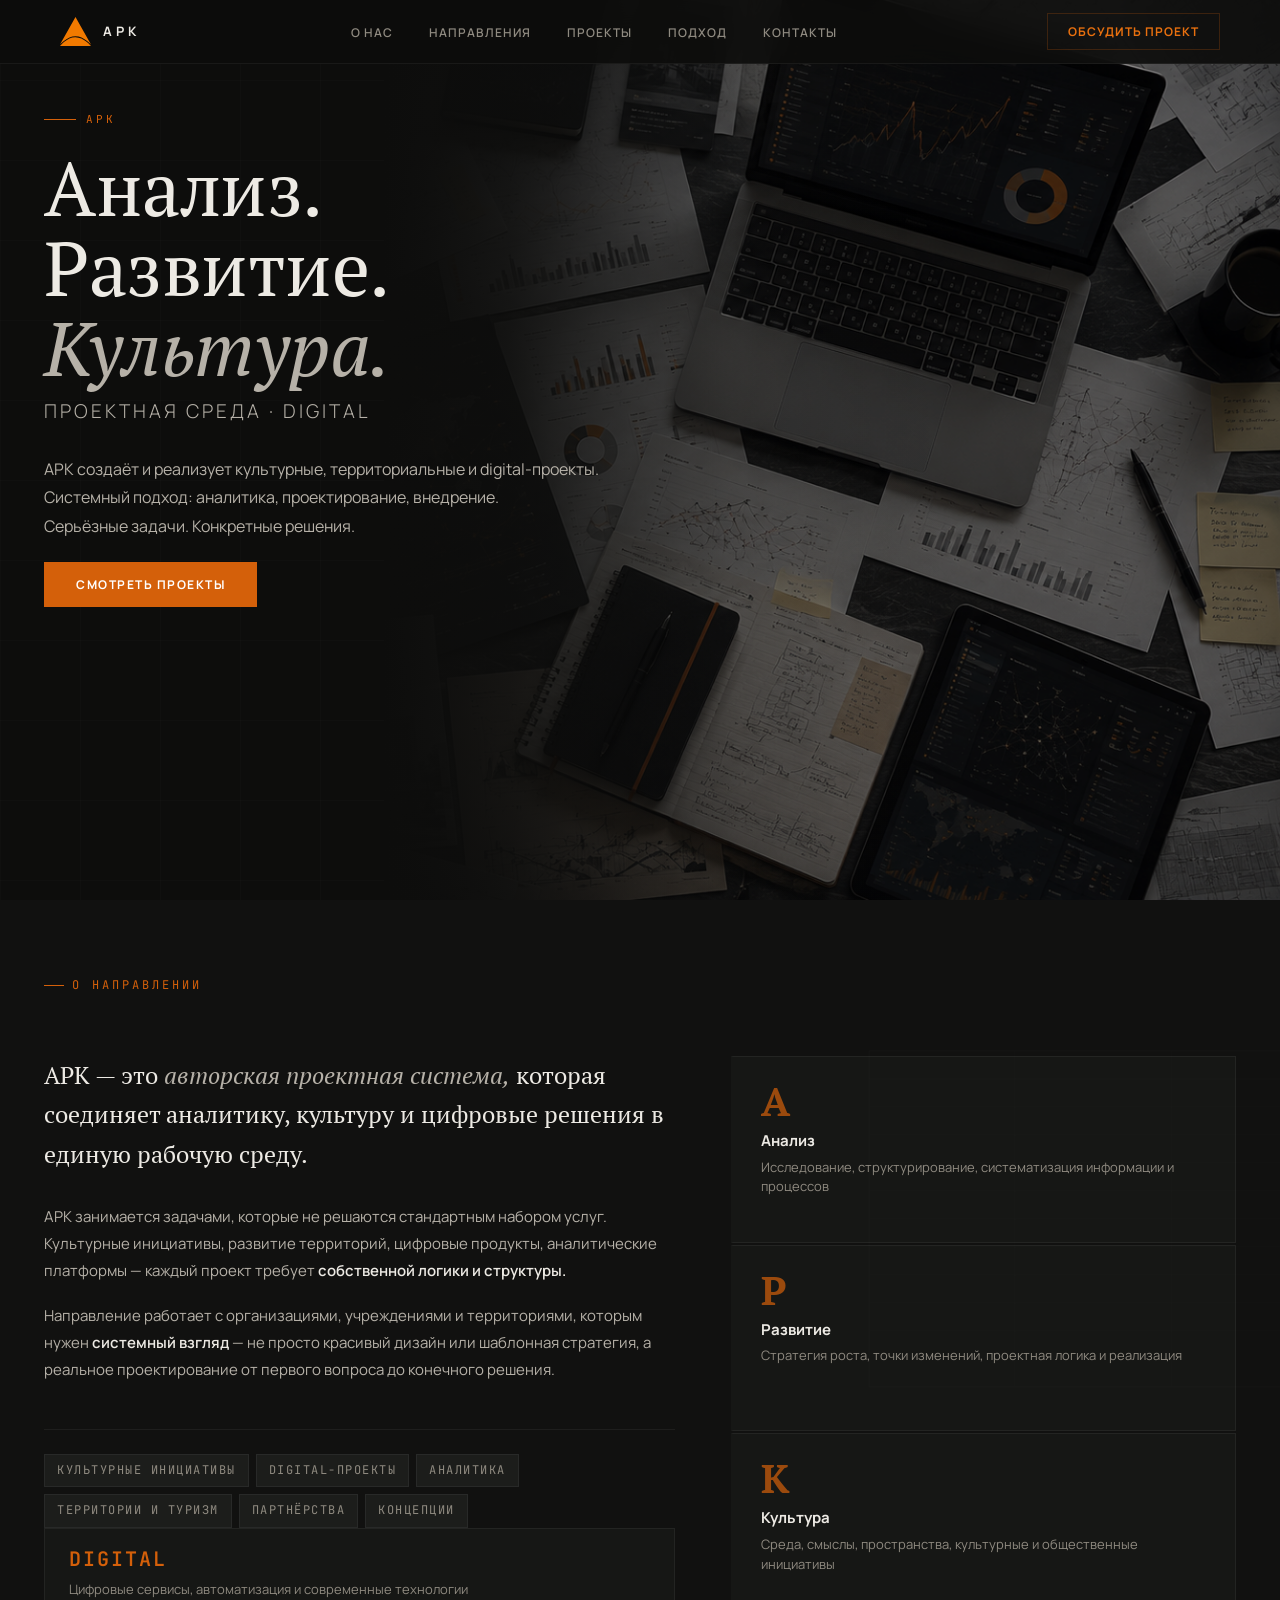
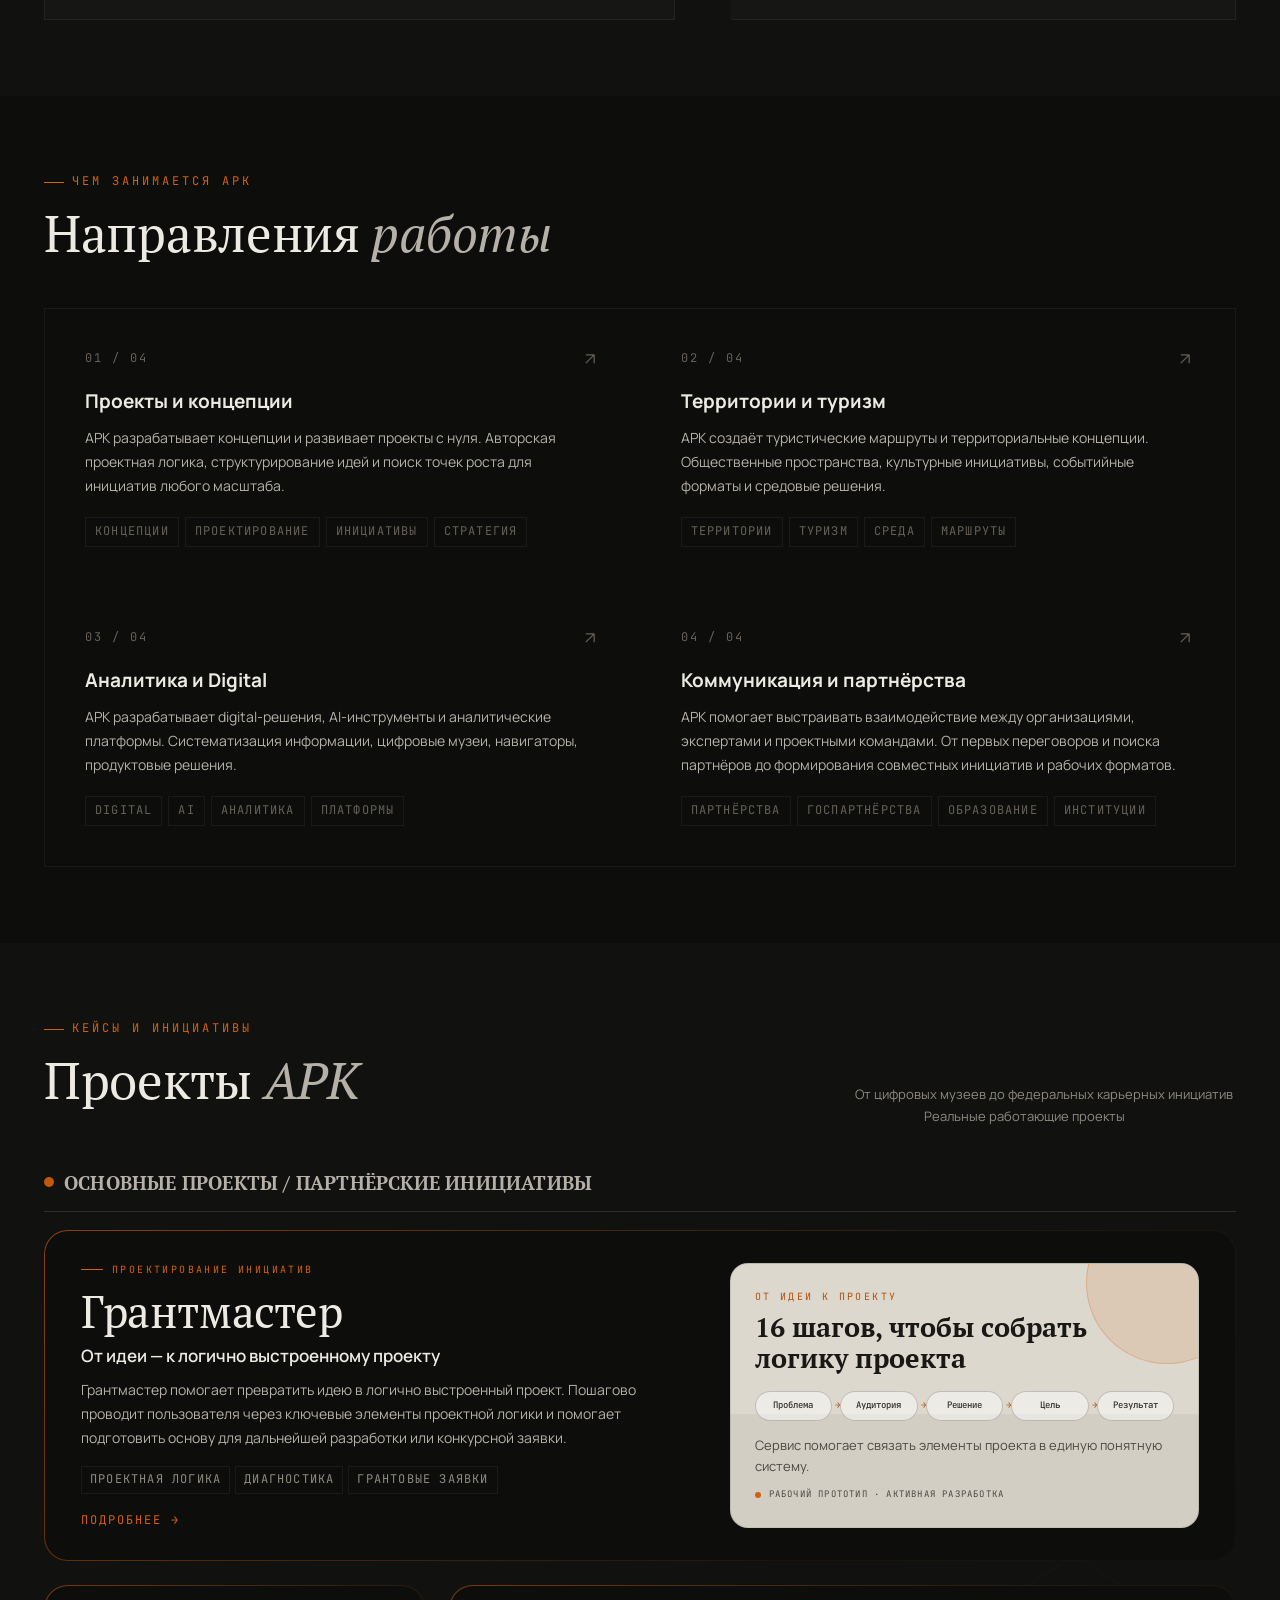
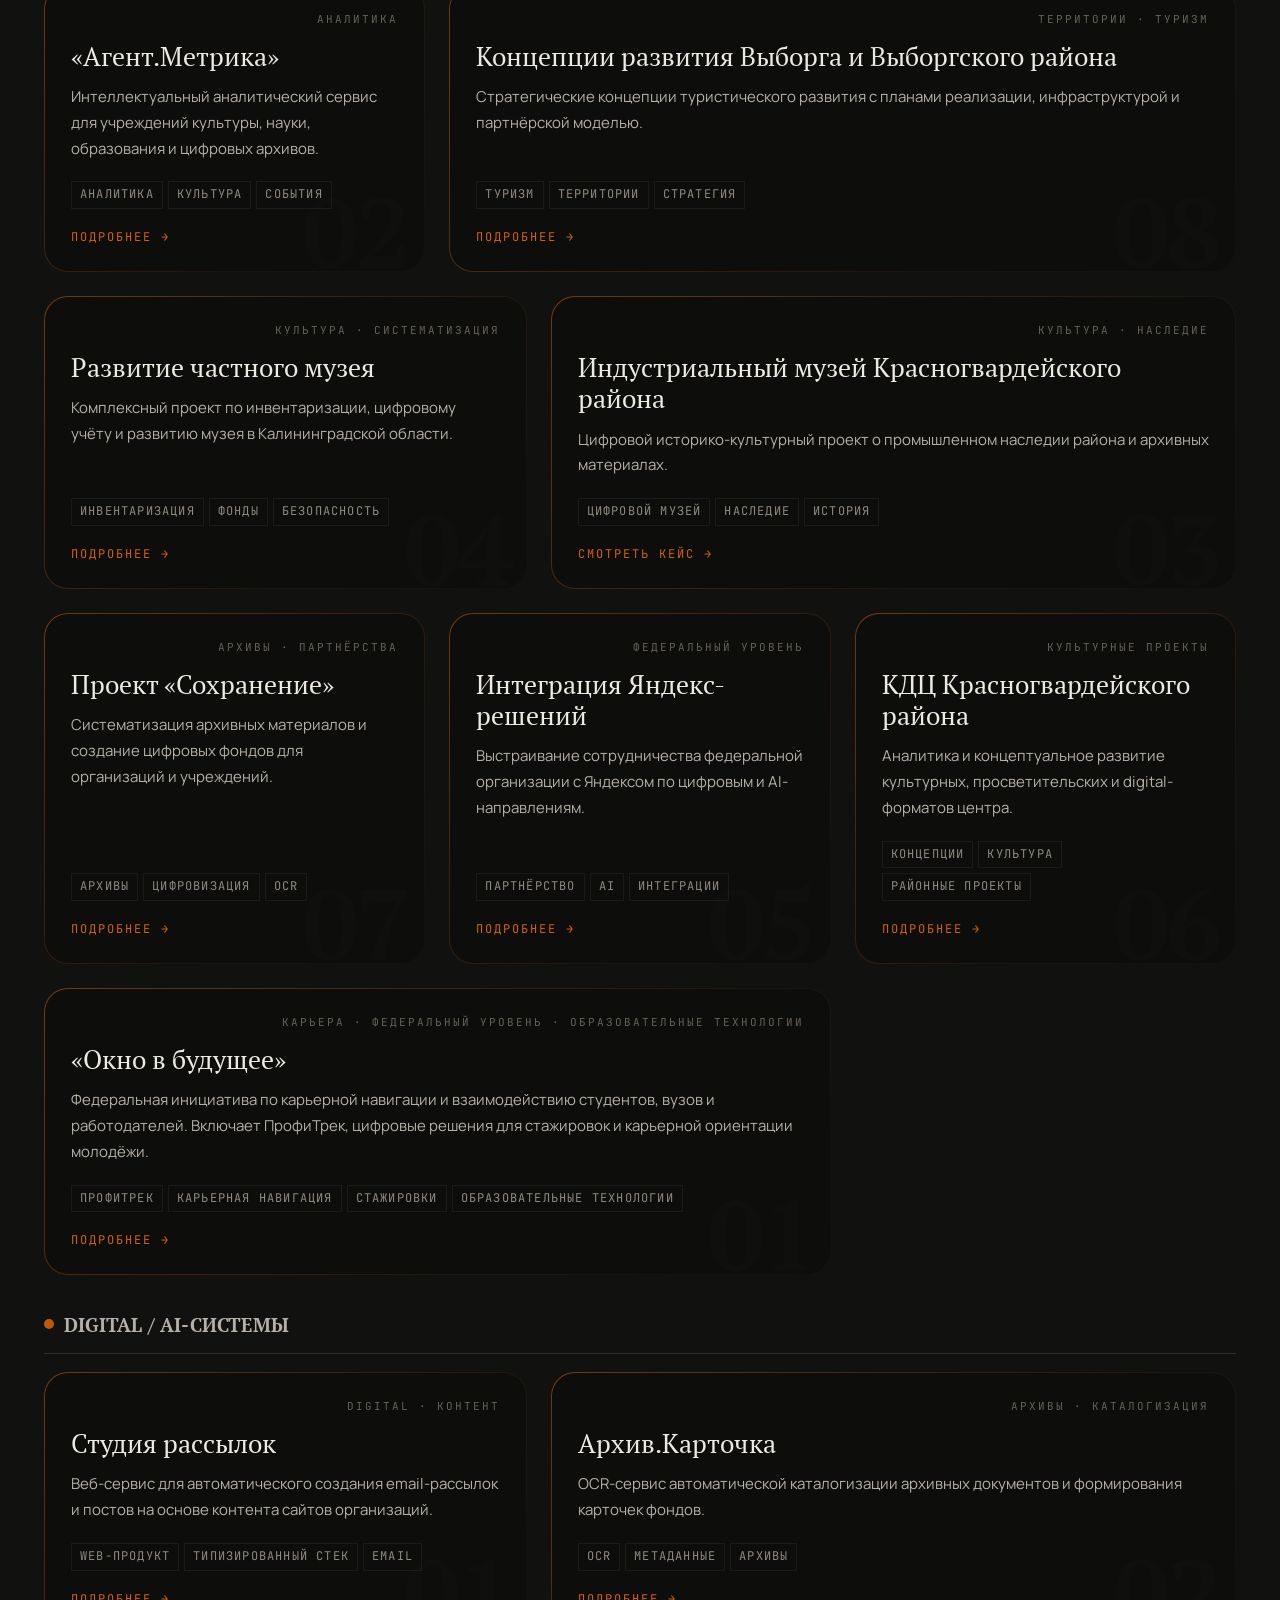
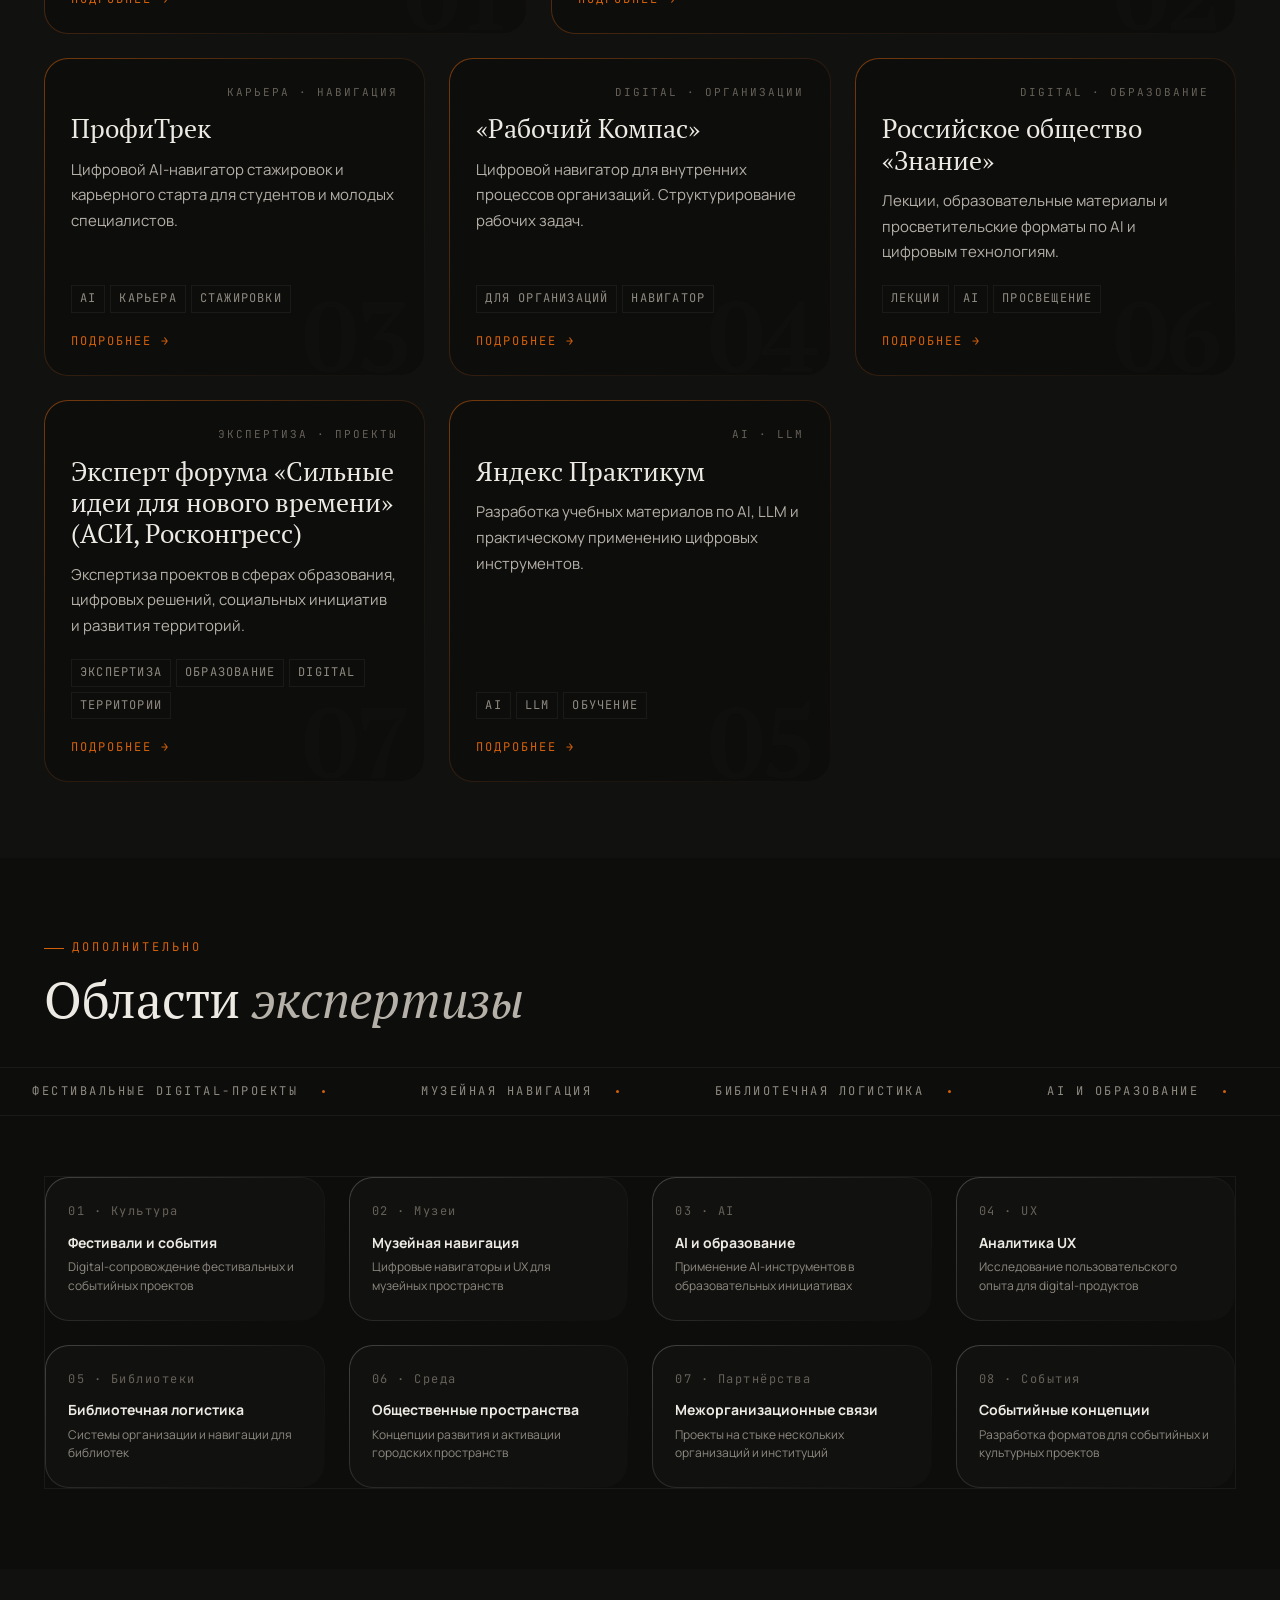
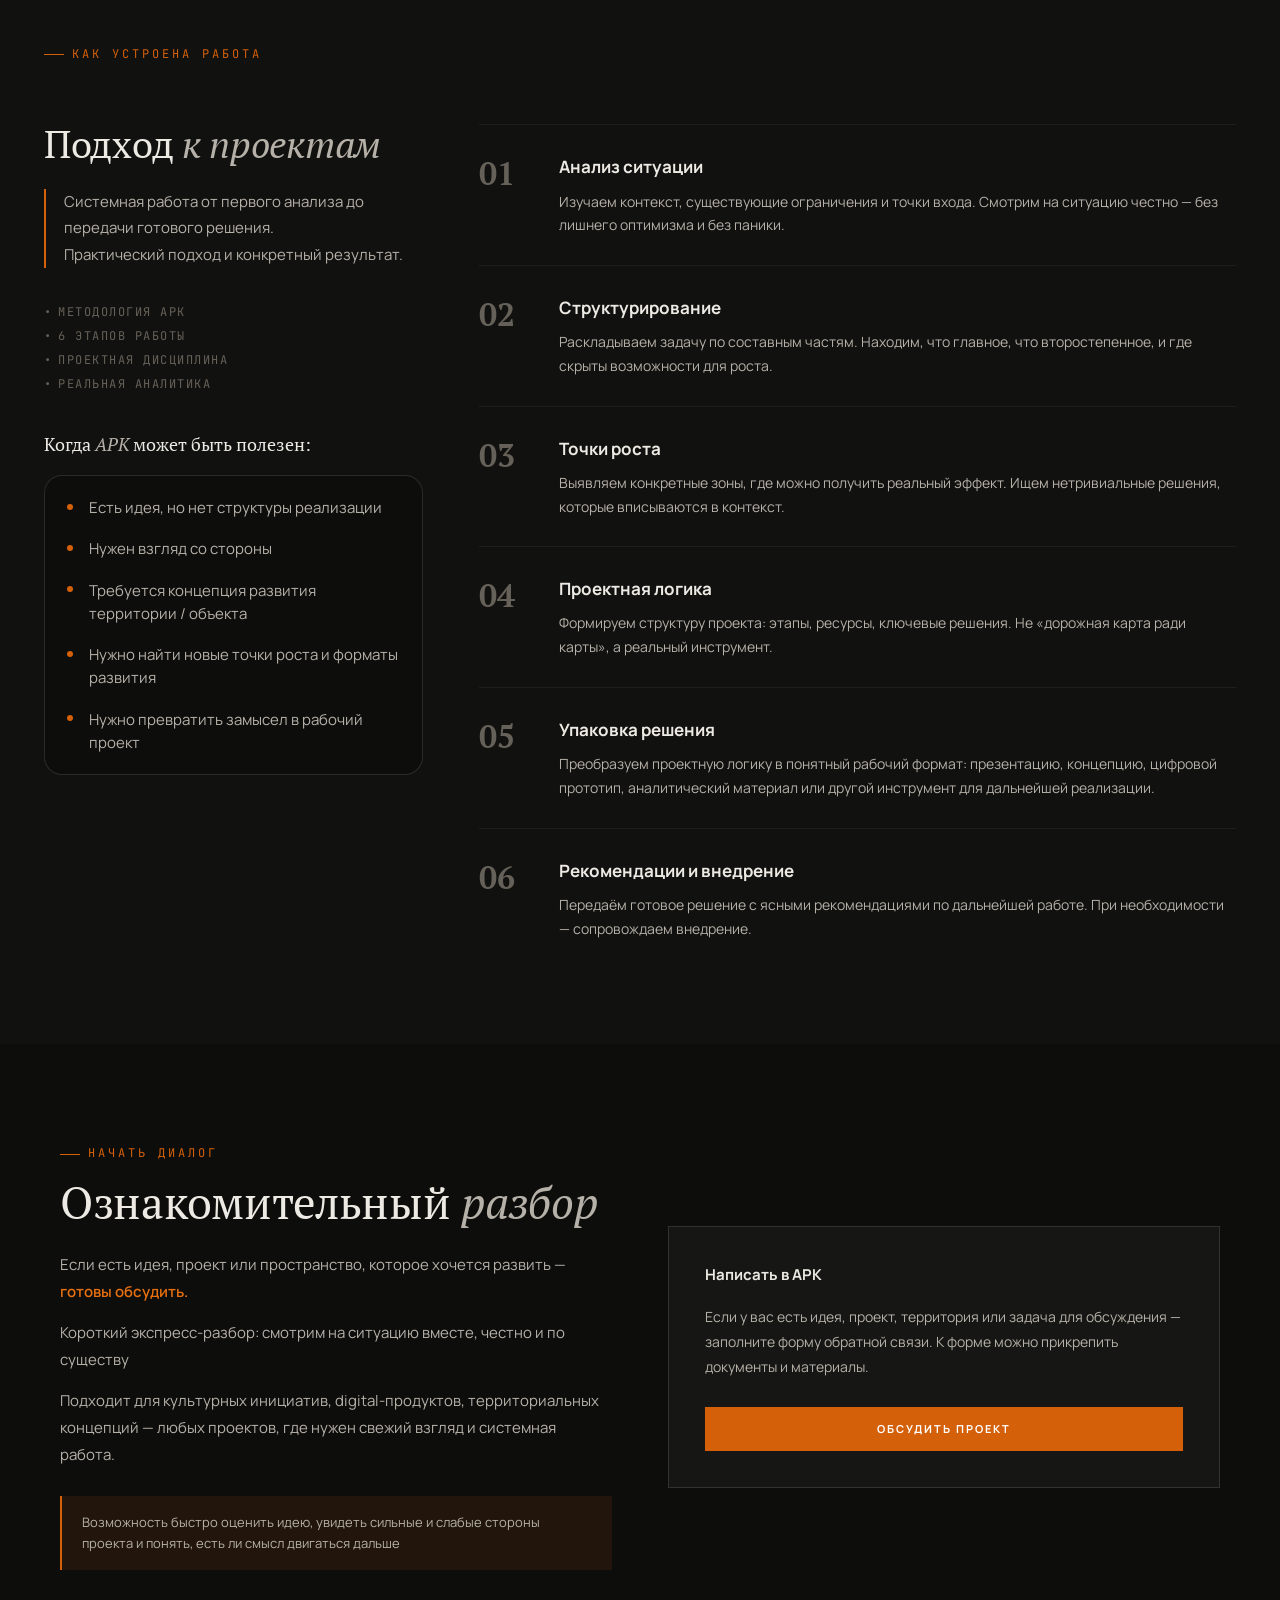
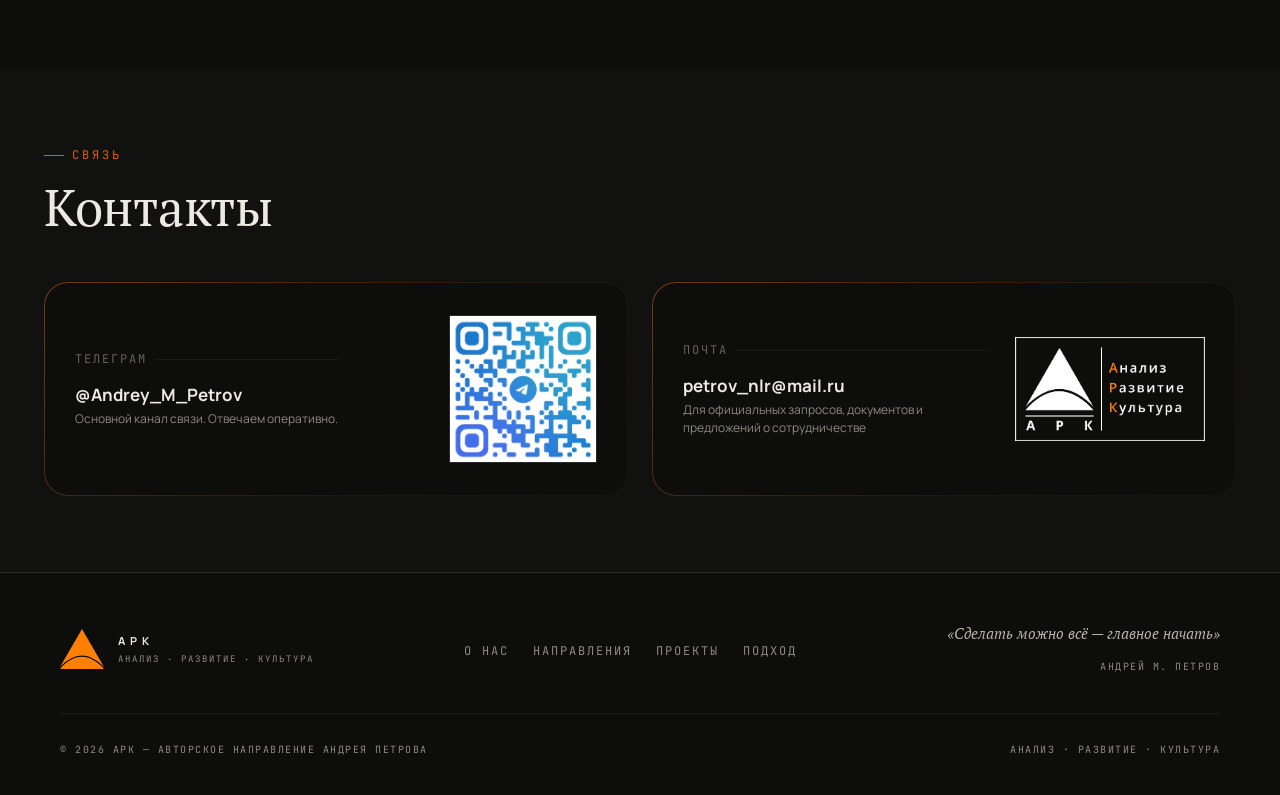
==== commit dd0b3301: "Update index.html" ====
--- a/index.html
+++ b/index.html
@@ -4,6 +4,8 @@
 <meta charset="UTF-8">
 <meta name="viewport" content="width=device-width, initial-scale=1.0">
 <title>АРК — Анализ · Развитие · Культура</title>
+
+    <meta name="p:domain_verify" content="81697a3df08ebeb84bbb0a3035901c4f"/>
 
 <!-- Yandex.Metrika counter -->
 <script type="text/javascript">
@@ -731,7 +733,7 @@
     <div class="contact-card">
       <div class="contact-card-content">
         <div class="contact-card-type">ПОЧТА</div>
-        <div class="contact-card-val"><a href="mailto:petrov@arkculture.ru">petrov@arkculture.ru</a></div>
+        <div class="contact-card-val"><a href="mailto:petrov_nlr@mail.ru">petrov_nlr@mail.ru</a></div>
         <div class="contact-card-hint">Для официальных запросов, документов и предложений о сотрудничестве</div>
       </div>
       <div class="contact-card-visual">
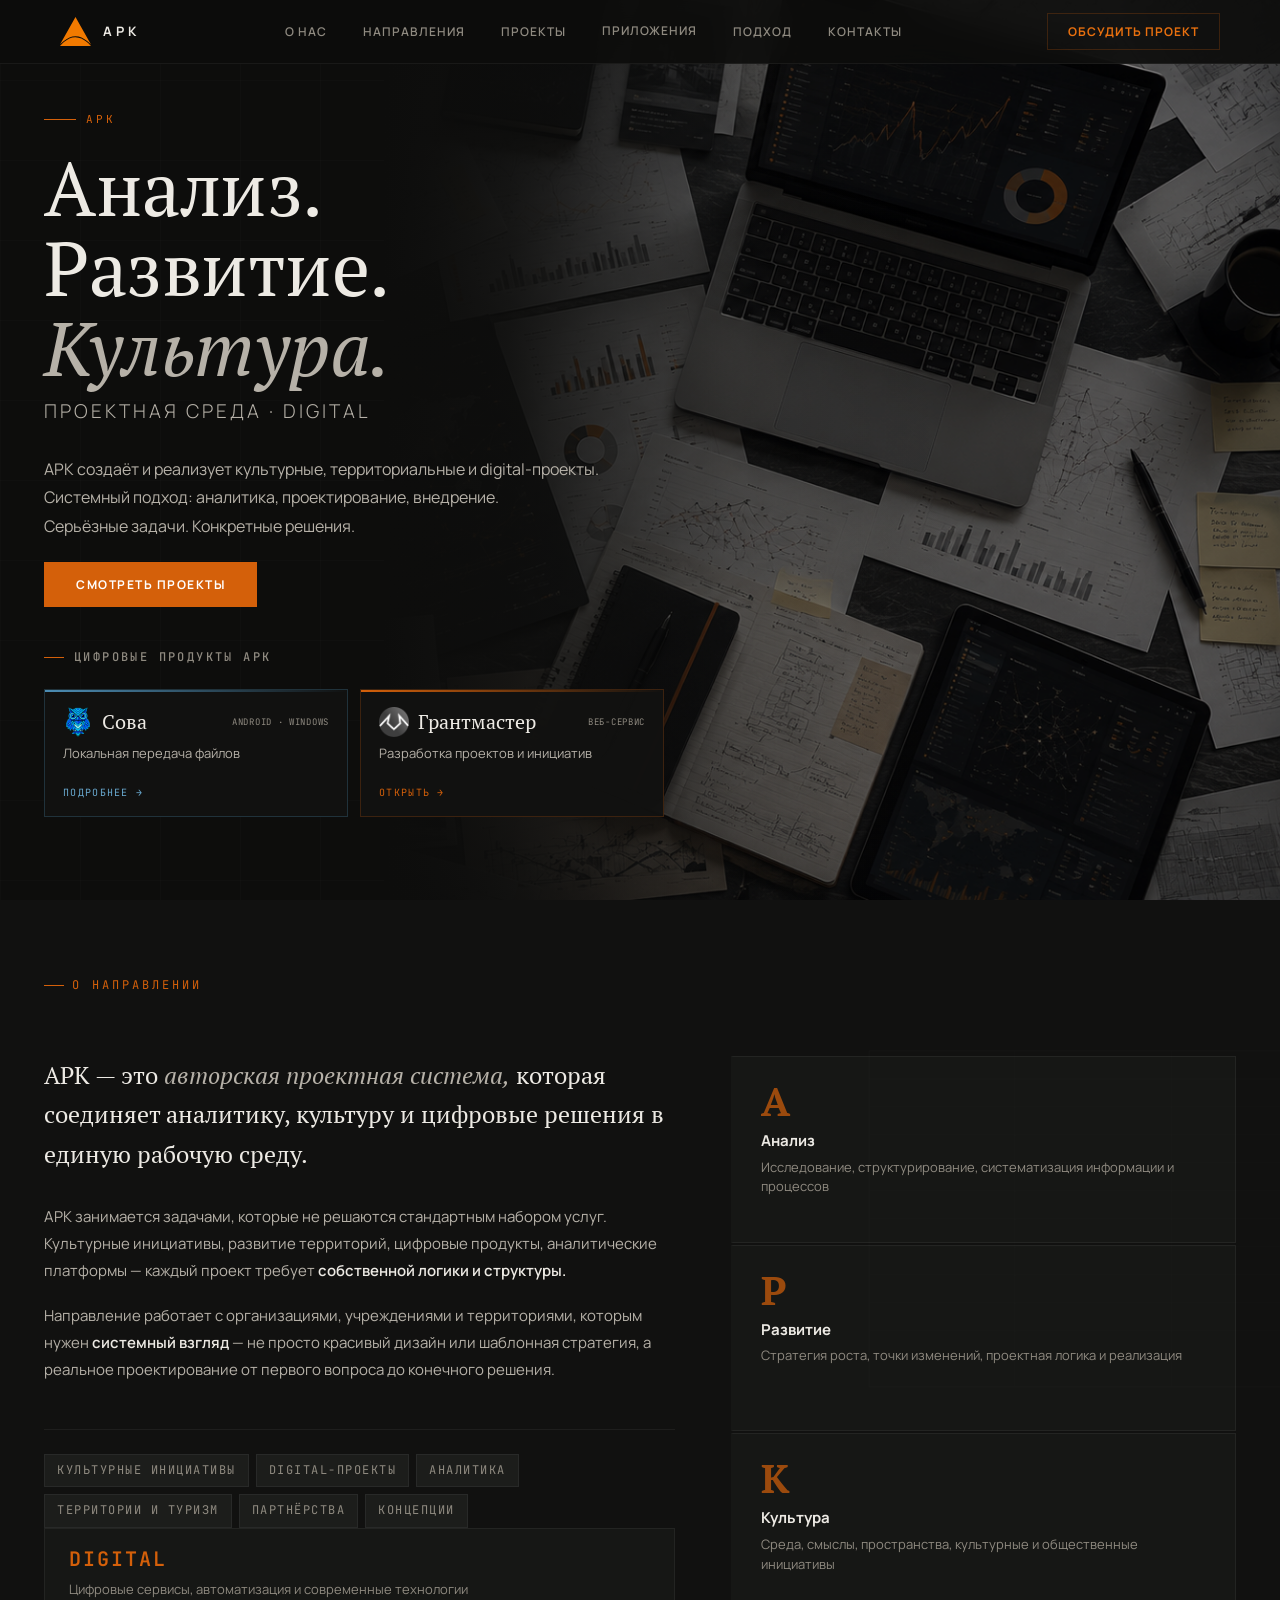
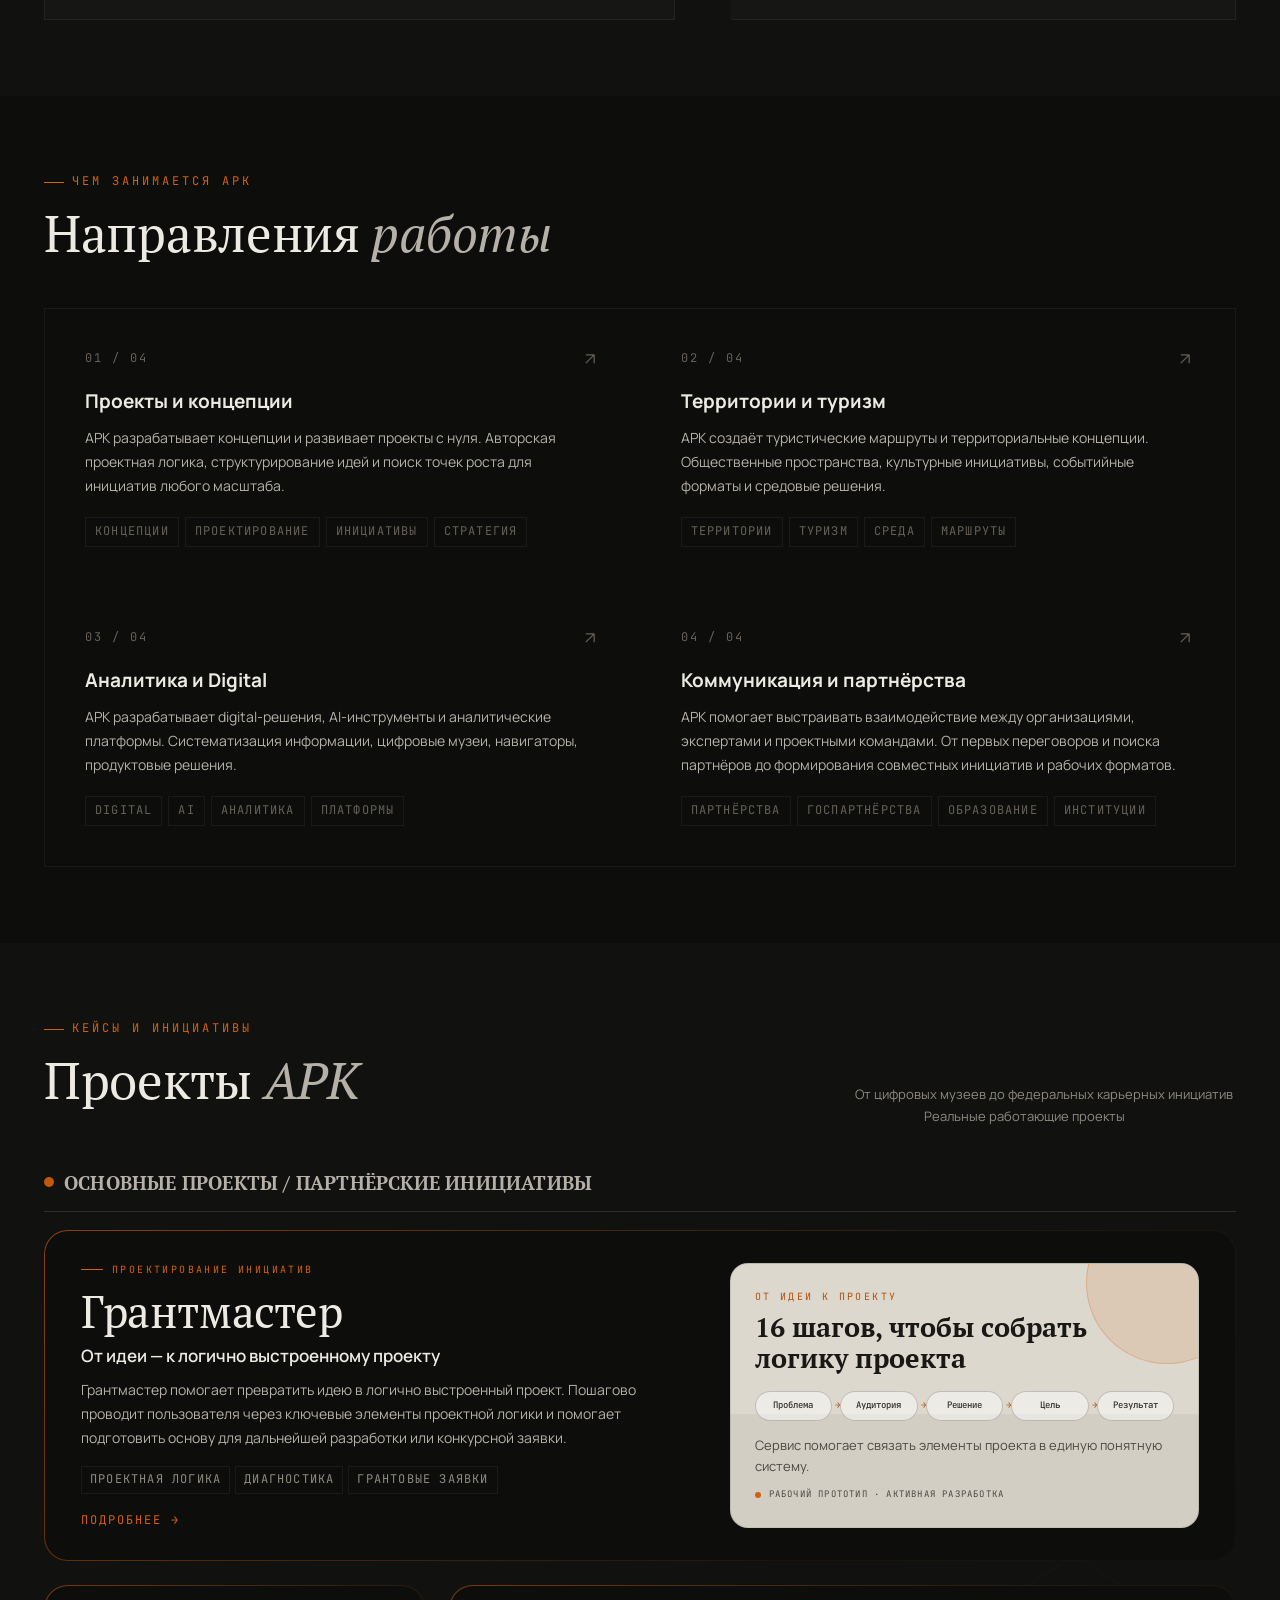
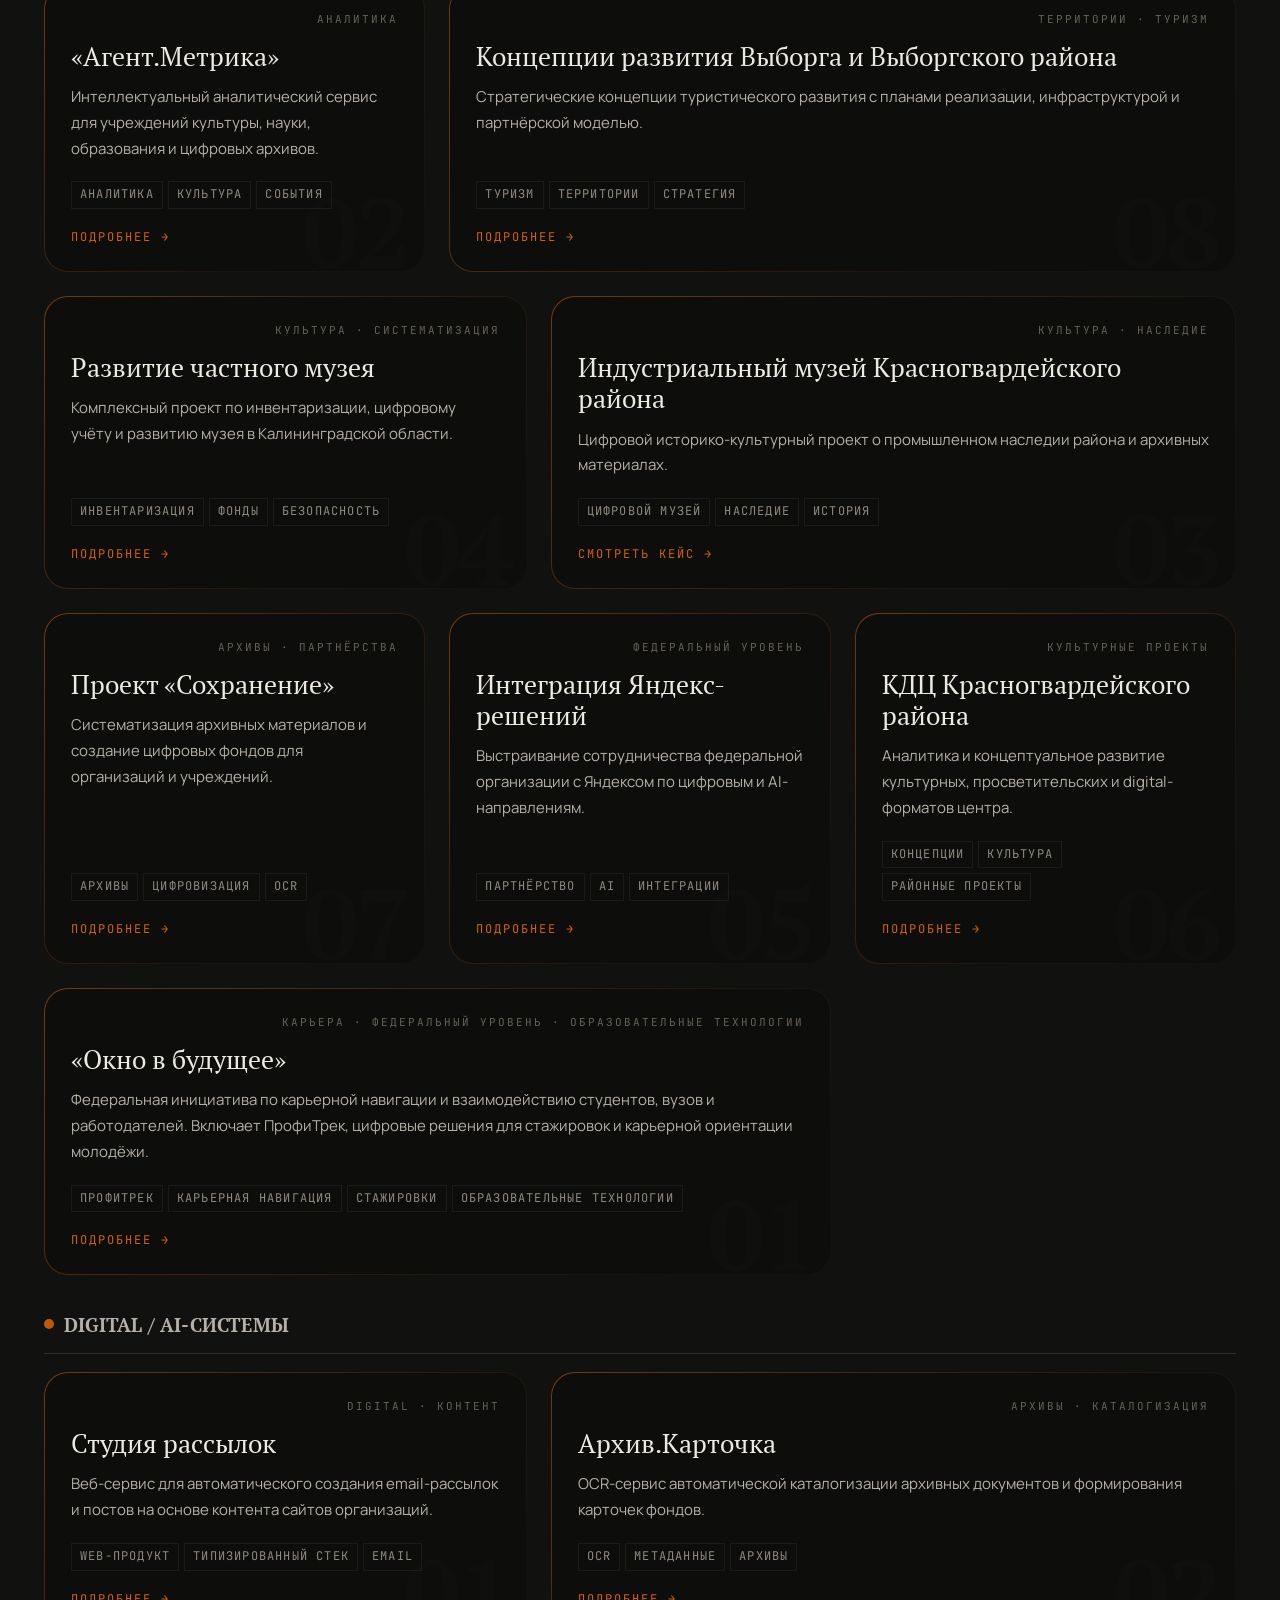
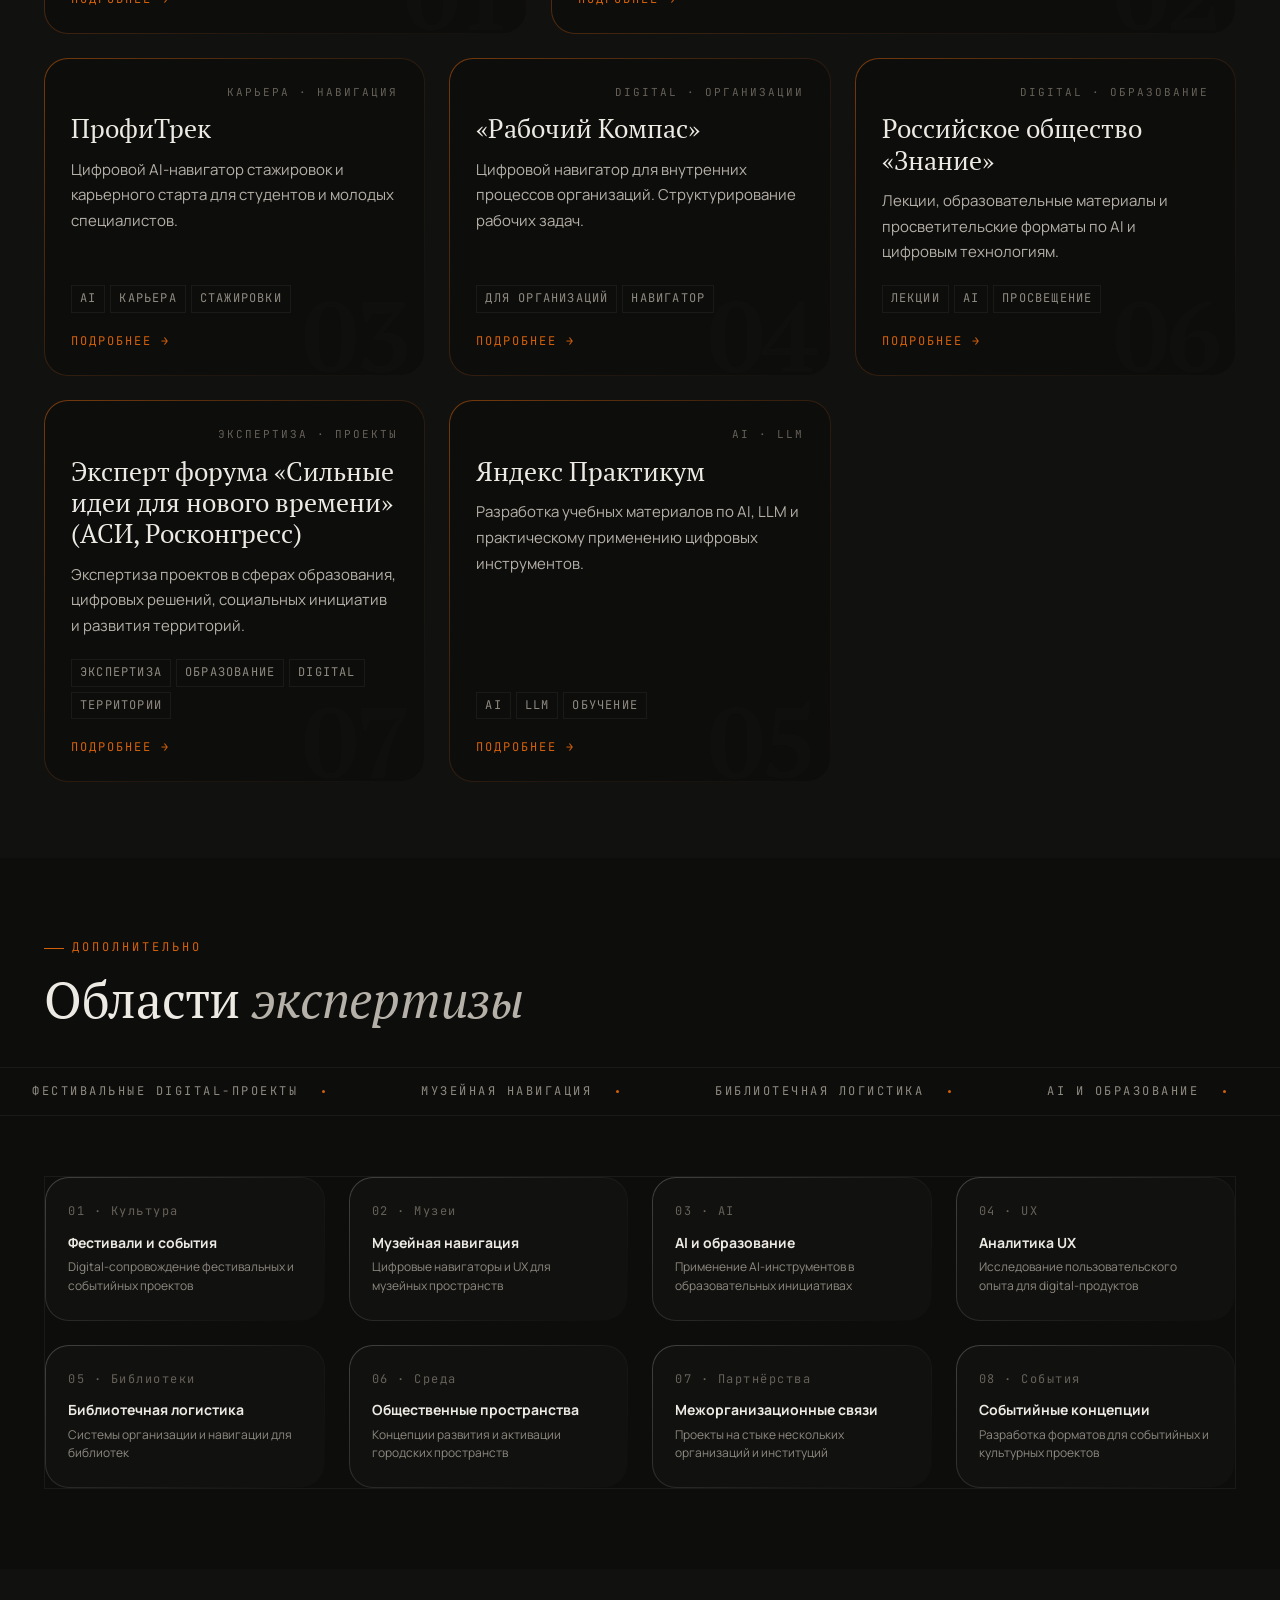
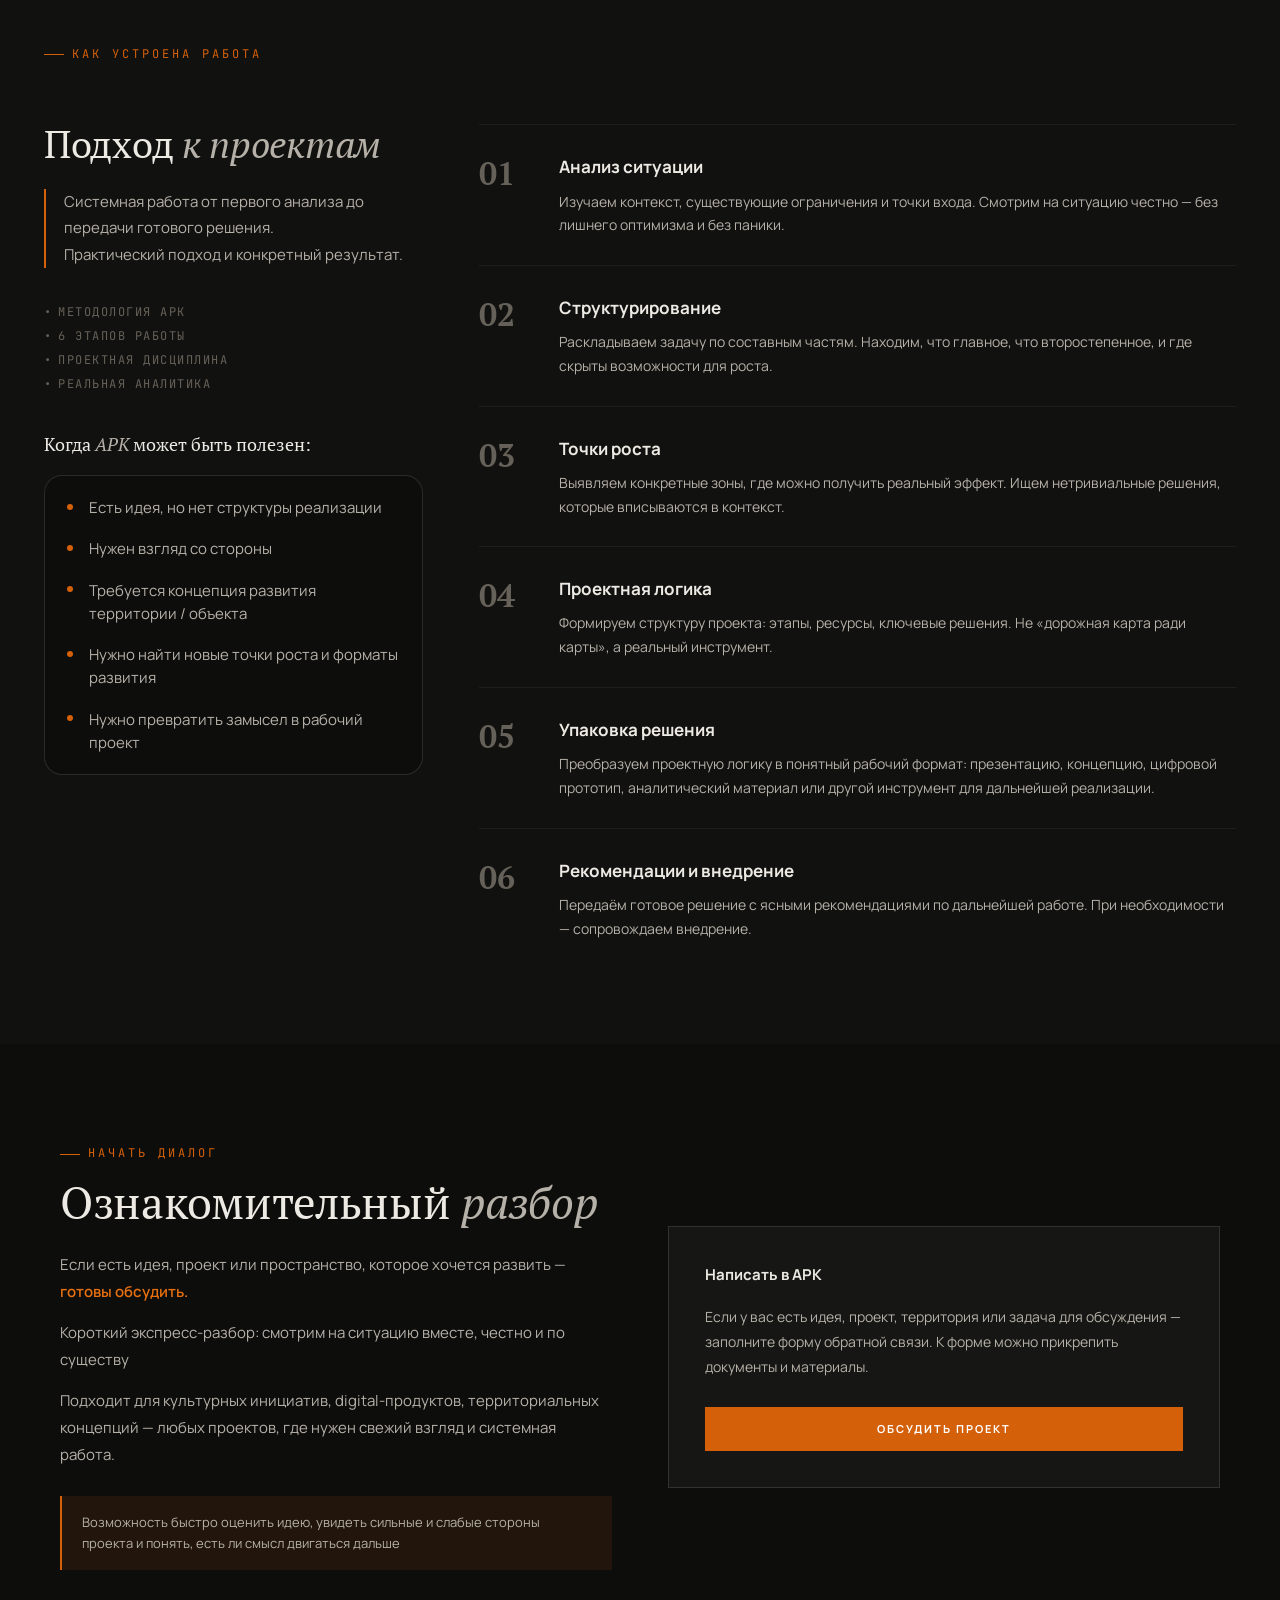
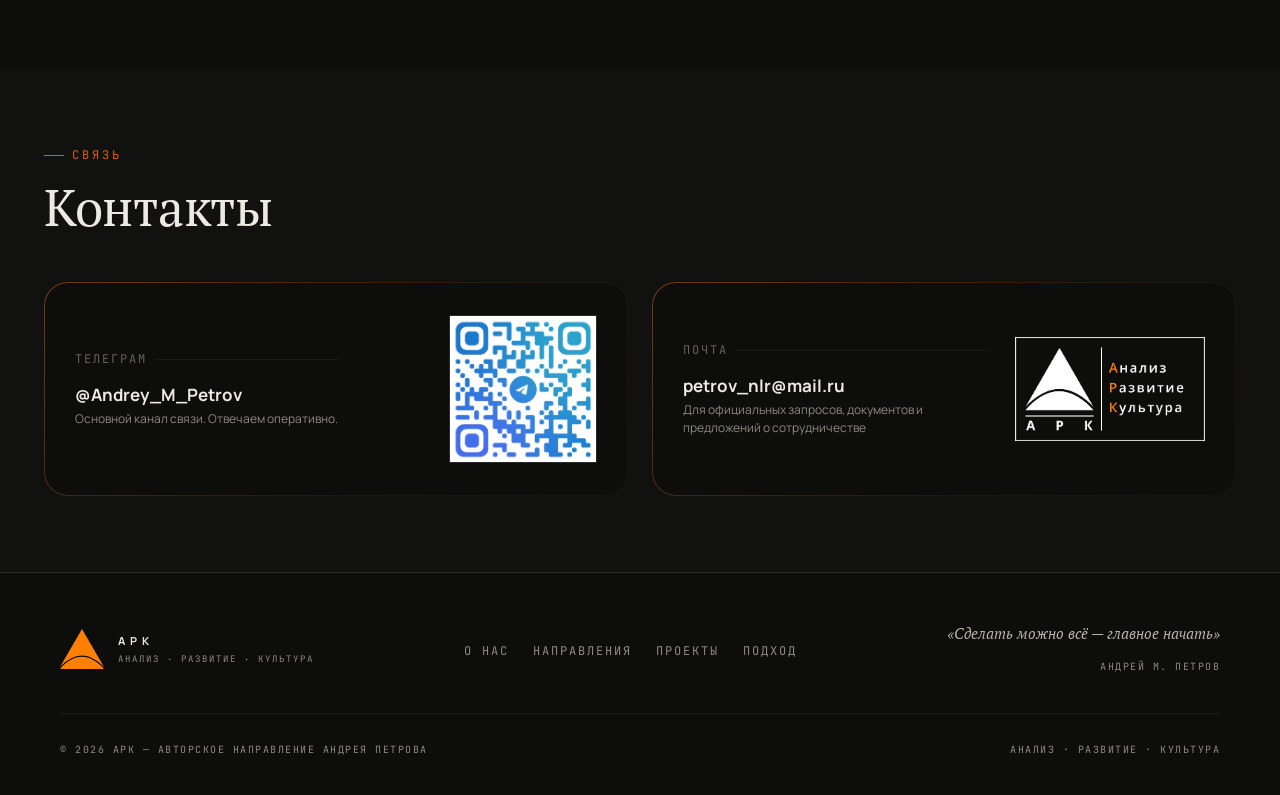
==== commit ac4364c6: "Add apps page and Sova product showcase" ====
--- a/index.html
+++ b/index.html
@@ -62,6 +62,7 @@
     <li><a href="#about">О нас</a></li>
     <li><a href="#directions">Направления</a></li>
     <li><a href="#projects">Проекты</a></li>
+    <li><a class="nav-apps-link" href="/apps">Приложения</a></li>
     <li><a href="#approach">Подход</a></li>
     <li><a href="#contacts">Контакты</a></li>
   </ul>
@@ -74,6 +75,7 @@
   <a href="#about" onclick="toggleMobile()">О нас</a>
   <a href="#directions" onclick="toggleMobile()">Направления</a>
   <a href="#projects" onclick="toggleMobile()">Проекты</a>
+  <a class="mobile-apps-link" href="/apps">Приложения</a>
   <a href="#approach" onclick="toggleMobile()">Подход</a>
   <a href="#cta" onclick="toggleMobile()">Обсудить проект</a>
   <a href="#contacts" onclick="toggleMobile()">Контакты</a>
@@ -105,6 +107,35 @@
         <span class="hero-desc-line">Серьёзные задачи. Конкретные решения.</span>
       </p>
       <a href="#projects" class="hero-btn-primary">Смотреть проекты</a>
+
+      <div class="hero-products" aria-labelledby="heroProductsTitle">
+        <div class="hero-products-label" id="heroProductsTitle">Цифровые продукты АРК</div>
+        <div class="hero-products-grid">
+          <a class="hero-product-card hero-product-card-sova" href="/apps#sova">
+            <div class="hero-product-topline">
+              <div class="hero-product-heading">
+                <img class="hero-product-logo" src="Сова_Logo_64.png" alt="" width="64" height="81">
+                <h2 class="hero-product-name">Сова</h2>
+              </div>
+              <span class="hero-product-platform">Android · Windows</span>
+            </div>
+            <p class="hero-product-desc">Локальная передача файлов</p>
+            <span class="hero-product-action">Подробнее →</span>
+          </a>
+
+          <a class="hero-product-card hero-product-card-grantmaster" href="https://грант-мастер.рф/" target="_blank" rel="noopener noreferrer">
+            <div class="hero-product-topline">
+              <div class="hero-product-heading">
+                <img class="hero-product-logo" src="Грантмастер_Logo_64.png" alt="" width="64" height="64">
+                <h2 class="hero-product-name">Грантмастер</h2>
+              </div>
+              <span class="hero-product-platform">Веб-сервис</span>
+            </div>
+            <p class="hero-product-desc">Разработка проектов и инициатив</p>
+            <span class="hero-product-action">Открыть →</span>
+          </a>
+        </div>
+      </div>
     </div>
   </div>
 </section>
--- a/assets/css/layout/navigation.css
+++ b/assets/css/layout/navigation.css
@@ -18,6 +18,18 @@
 .nav-links a{color:var(--text3);text-decoration:none;font-size:12px;letter-spacing:1px;font-weight:600;text-transform:uppercase;transition:color 0.2s;padding:4px 0;border-bottom:1px solid transparent;transition:all 0.2s}
 .nav-links a:hover{color:var(--text2);border-bottom-color:var(--text4)}
 .nav-links a.active{color:var(--text2)}
+.nav-apps-link{
+  display:block;
+  padding:4px 0;
+  border-bottom:1px solid var(--accent-border);
+  font-size:12px;
+  font-weight:600;
+  letter-spacing:1px;
+  text-transform:uppercase;
+  color:var(--accent-hi);
+}
+.nav-apps-link:hover,
+.nav-apps-link.active{color:var(--accent-hi);border-bottom-color:var(--accent)}
 .nav-cta{
   background:transparent;color:var(--accent-hi);
   padding:8px 20px;border:1px solid var(--accent-border);
@@ -32,3 +44,14 @@
 .mobile-menu.open{display:block}
 .mobile-menu a{display:block;padding:12px 0;color:var(--text2);text-decoration:none;font-size:14px;letter-spacing:1px;font-weight:600;text-transform:uppercase;border-bottom:1px solid var(--border)}
 .mobile-menu a:last-child{border:none}
+.mobile-apps-link{
+  display:block;
+  padding:12px 0;
+  border-bottom:1px solid var(--border);
+  font-size:14px;
+  font-weight:600;
+  letter-spacing:1px;
+  text-transform:uppercase;
+  color:var(--accent-hi);
+}
+.mobile-apps-link.active{color:var(--accent-hi);border-bottom-color:var(--accent-border)}
--- a/assets/css/sections/hero.css
+++ b/assets/css/sections/hero.css
@@ -56,7 +56,7 @@
   }
 }
 /* Main title area */
-.hero-title-block{padding-bottom:0;max-width:620px}
+.hero-title-block{width:100%;min-width:0;padding-bottom:0;max-width:620px}
 .hero-eyebrow{
   font-family:'JetBrains Mono',monospace;
   font-size:11px;letter-spacing:3px;color:var(--accent);
@@ -101,3 +101,123 @@
   white-space:nowrap;
 }
 .hero-btn-primary:hover{background:var(--accent-hi)}
+.hero-products{
+  width:100%;
+  max-width:620px;
+  margin-top:52px;
+}
+.hero-products-label{
+  display:flex;
+  align-items:center;
+  gap:10px;
+  margin-bottom:24px;
+  font-family:'JetBrains Mono',monospace;
+  font-size:12px;
+  font-weight:500;
+  line-height:1.4;
+  letter-spacing:2.4px;
+  text-transform:uppercase;
+  color:var(--text3);
+}
+.hero-products-label::before{
+  content:'';
+  width:20px;
+  height:1px;
+  flex:0 0 auto;
+  background:var(--accent);
+}
+.hero-products-grid{
+  display:grid;
+  grid-template-columns:repeat(2,minmax(0,1fr));
+  gap:12px;
+  min-width:0;
+}
+.hero-product-card{
+  min-width:0;
+  min-height:128px;
+  padding:17px 18px 16px;
+  display:flex;
+  flex-direction:column;
+  position:relative;
+  overflow:hidden;
+  border:1px solid var(--border);
+  background:rgba(17,17,16,0.94);
+  color:var(--text);
+  text-decoration:none;
+}
+.hero-product-card-grantmaster{
+  border-color:var(--accent-border);
+  transition:border-color 0.2s,background 0.2s;
+}
+.hero-product-card-grantmaster:hover{
+  border-color:var(--accent);
+  background:rgba(22,23,21,0.97);
+}
+.hero-product-card-sova{
+  border-color:rgba(82,154,198,0.24);
+}
+.hero-product-card-sova::before,
+.hero-product-card-grantmaster::before{
+  content:'';
+  position:absolute;
+  top:0;
+  left:0;
+  width:100%;
+  height:2px;
+  background:linear-gradient(90deg,rgba(82,154,198,0.9),rgba(82,154,198,0));
+}
+.hero-product-card-grantmaster::before{
+  background:linear-gradient(90deg,var(--accent),rgba(212,96,10,0));
+}
+.hero-product-topline{
+  display:flex;
+  align-items:center;
+  justify-content:space-between;
+  gap:10px;
+  margin-bottom:7px;
+}
+.hero-product-heading{
+  min-width:0;
+  display:flex;
+  align-items:center;
+  gap:9px;
+}
+.hero-product-logo{
+  display:block;
+  width:30px;
+  height:30px;
+  flex:0 0 30px;
+  object-fit:contain;
+}
+.hero-product-name{
+  font-family:'PT Serif',serif;
+  font-size:20px;
+  font-weight:400;
+  line-height:1.2;
+  color:var(--text);
+}
+.hero-product-platform{
+  flex:0 0 auto;
+  font-family:'JetBrains Mono',monospace;
+  font-size:9px;
+  line-height:1.4;
+  letter-spacing:0.7px;
+  text-transform:uppercase;
+  color:var(--text3);
+}
+.hero-product-desc{
+  margin:0 0 11px;
+  font-size:13px;
+  line-height:1.5;
+  color:var(--text2);
+}
+.hero-product-action{
+  margin-top:auto;
+  font-family:'JetBrains Mono',monospace;
+  font-size:10px;
+  line-height:1.4;
+  letter-spacing:1.3px;
+  text-transform:uppercase;
+  color:var(--accent);
+}
+.hero-product-card-sova .hero-product-action{color:#69a9cf}
--- a/assets/css/responsive/responsive.css
+++ b/assets/css/responsive/responsive.css
@@ -3,6 +3,7 @@
    ========================================= */
 @media(max-width:1024px){
   nav{padding:0 32px}
+  .nav-links{gap:18px}
   section{padding:80px 32px}
   #hero .hero-content{padding:108px 32px 64px;max-width:680px}
   #hero .hero-bg-photo{width:66%;background-size:auto 100%;background-position:right center}
@@ -55,6 +56,11 @@
   .contact-card{border:1px solid var(--border);gap:18px}
   .contact-card-qr{width:104px;height:104px}
   .contact-card-logo{width:132px}
+  .hero-products{margin-top:42px}
+  .hero-products-grid{grid-template-columns:1fr}
+  .hero-product-card{min-height:112px;padding:15px 16px 14px}
+  .hero-product-topline{flex-wrap:wrap}
+  .hero-product-logo{width:28px;height:28px;flex-basis:28px}
   .grantmaster-card{
     gap:18px;
     padding:20px;
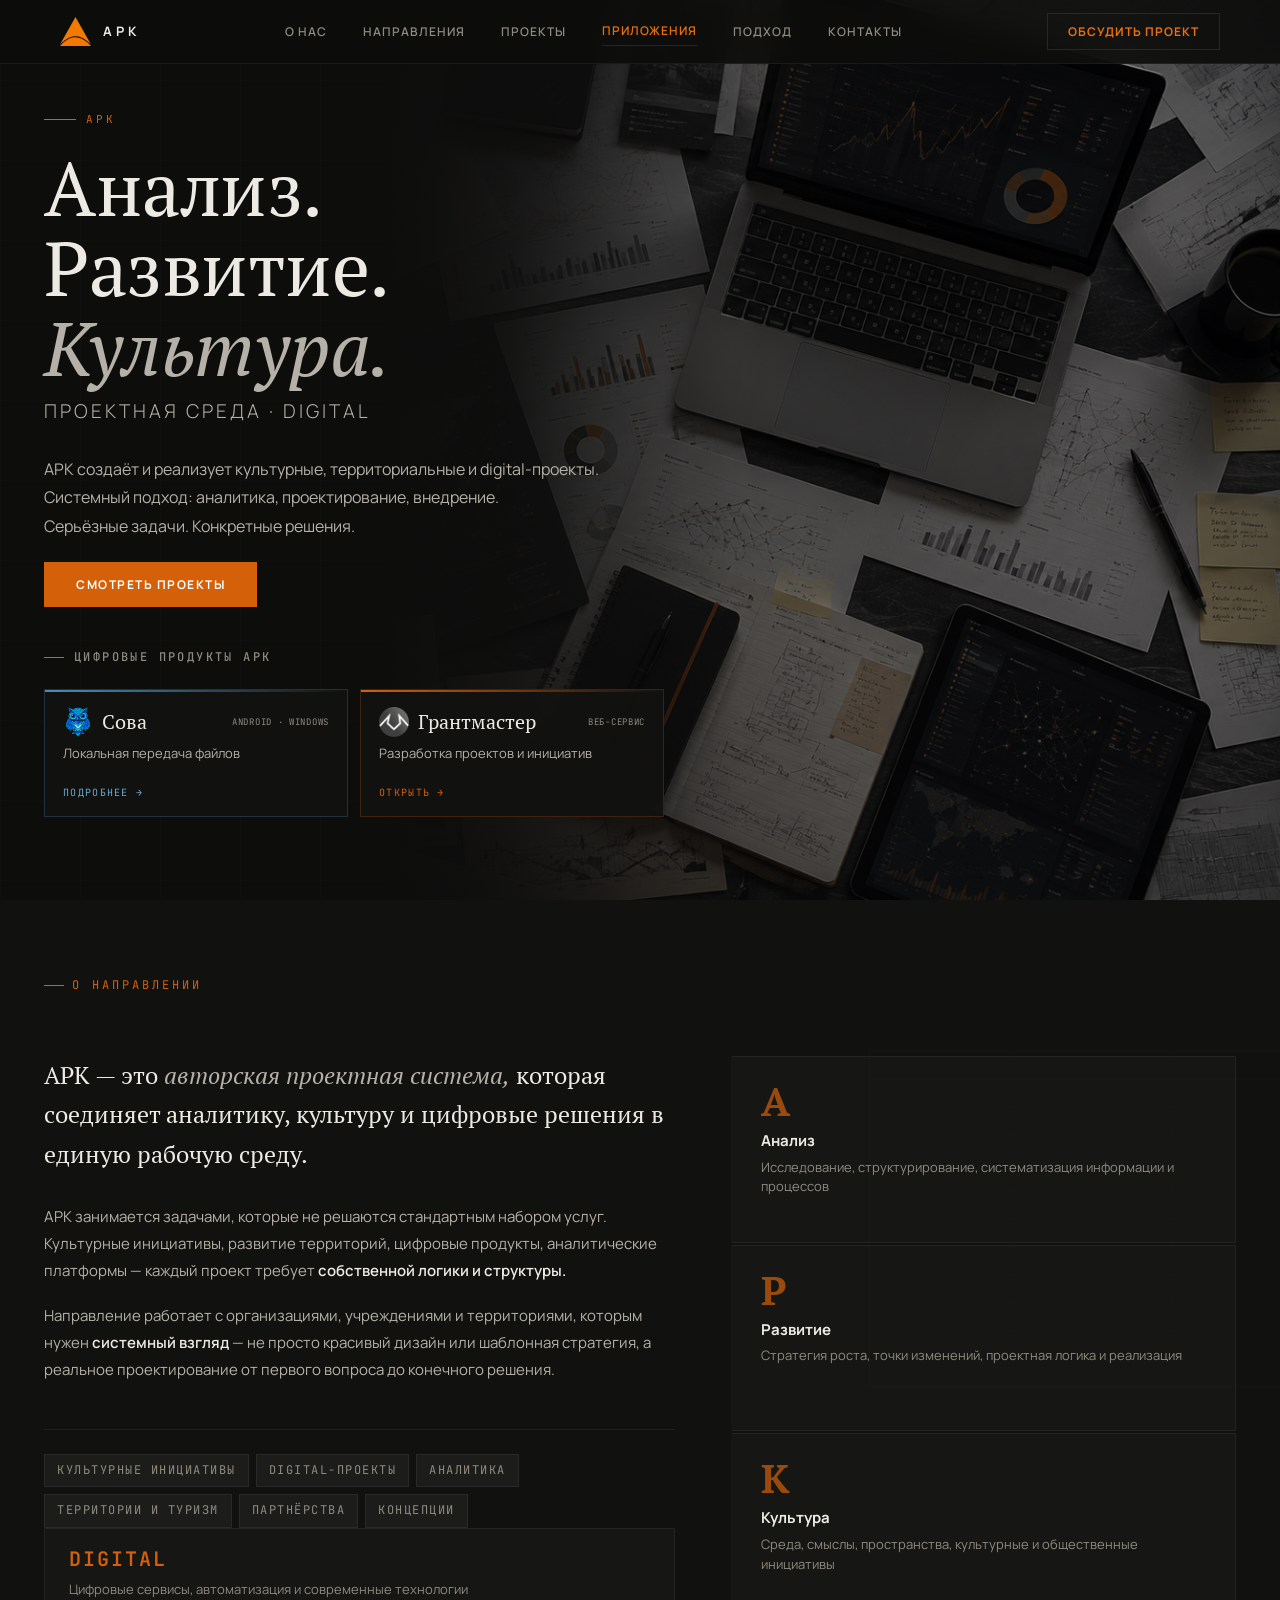
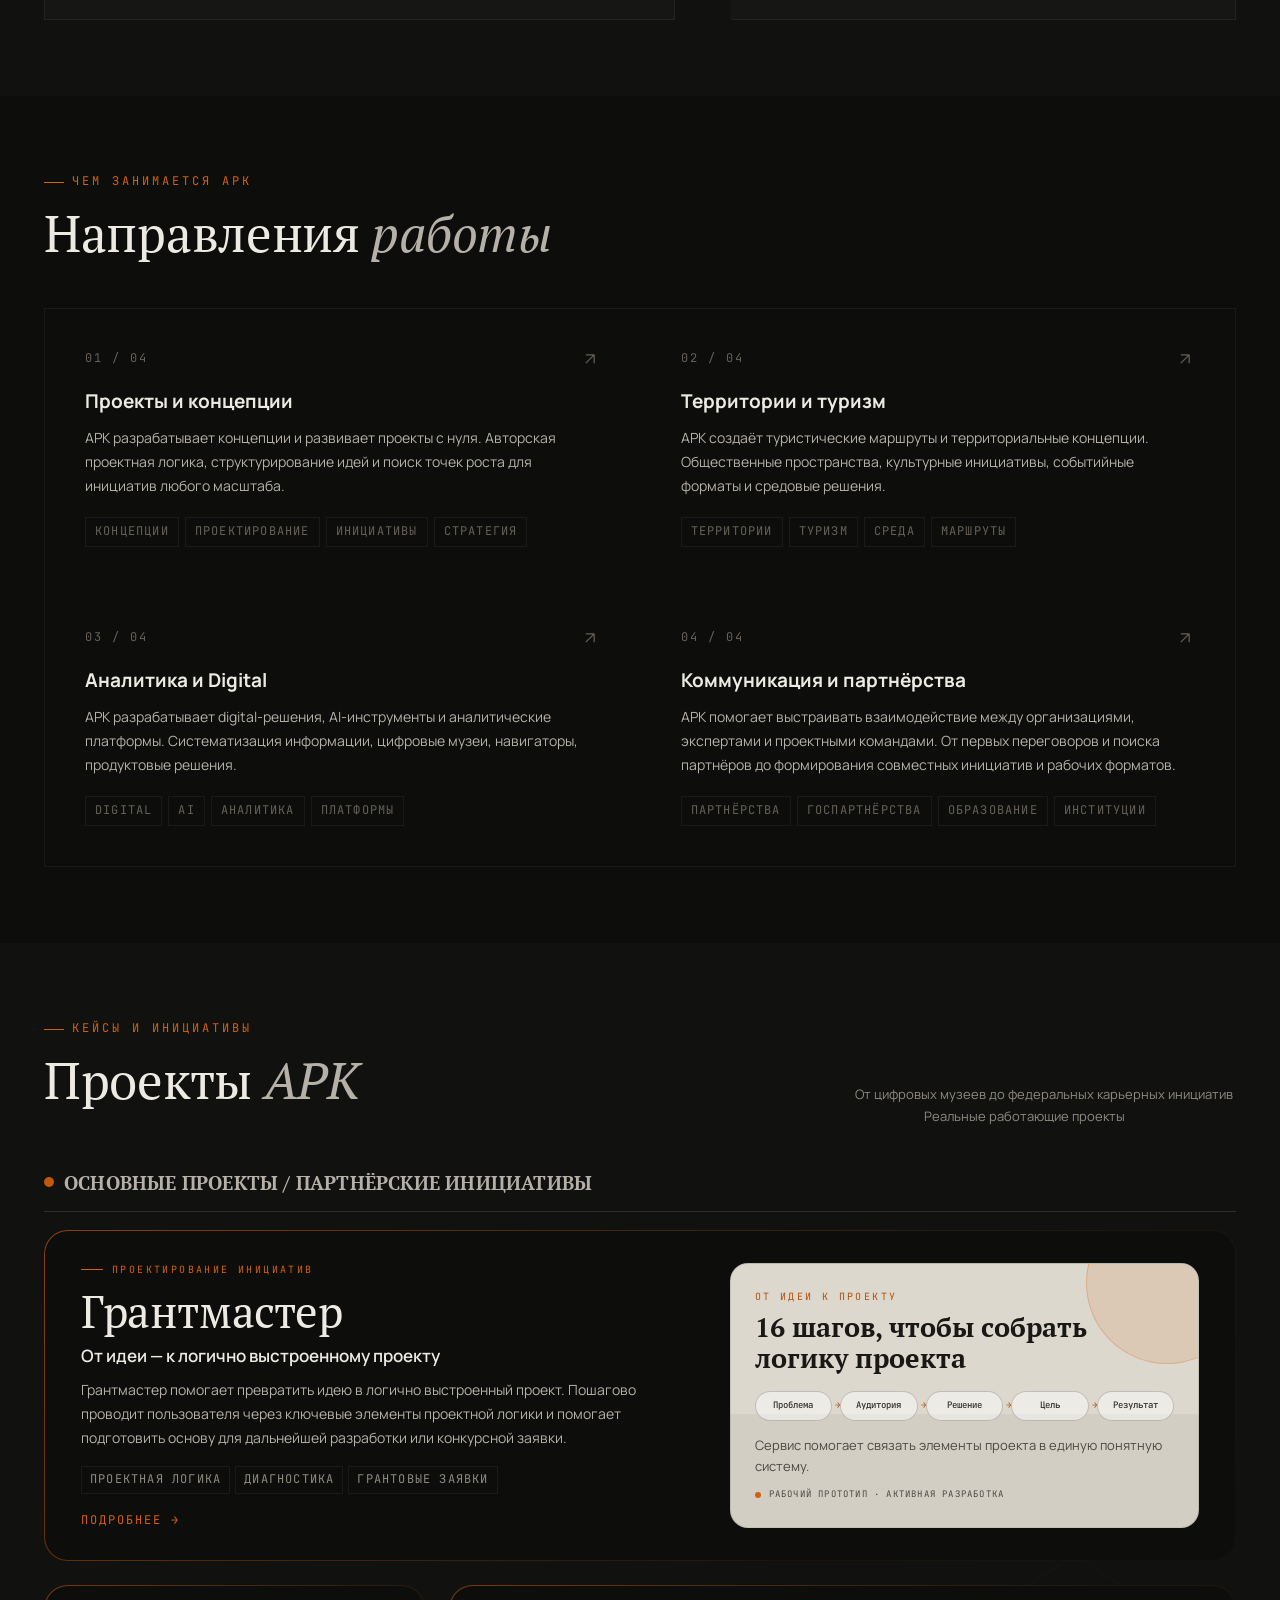
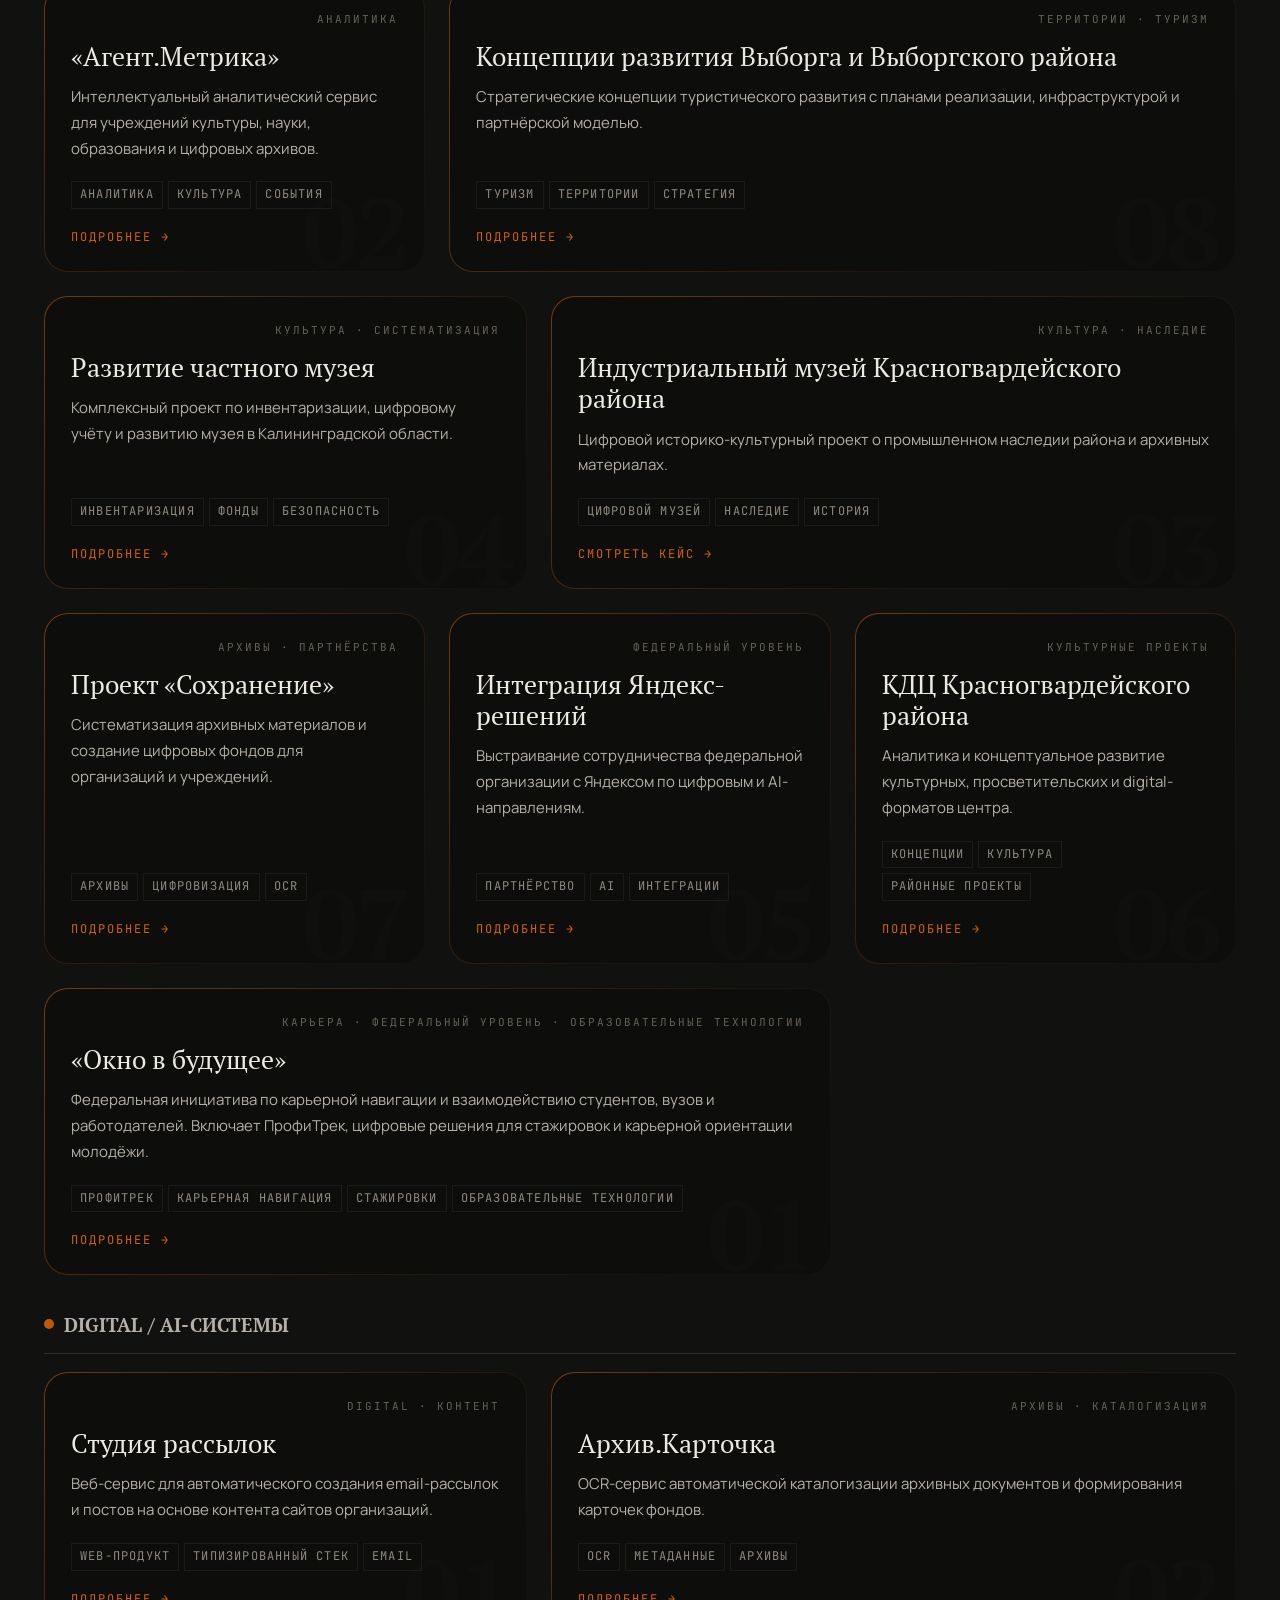
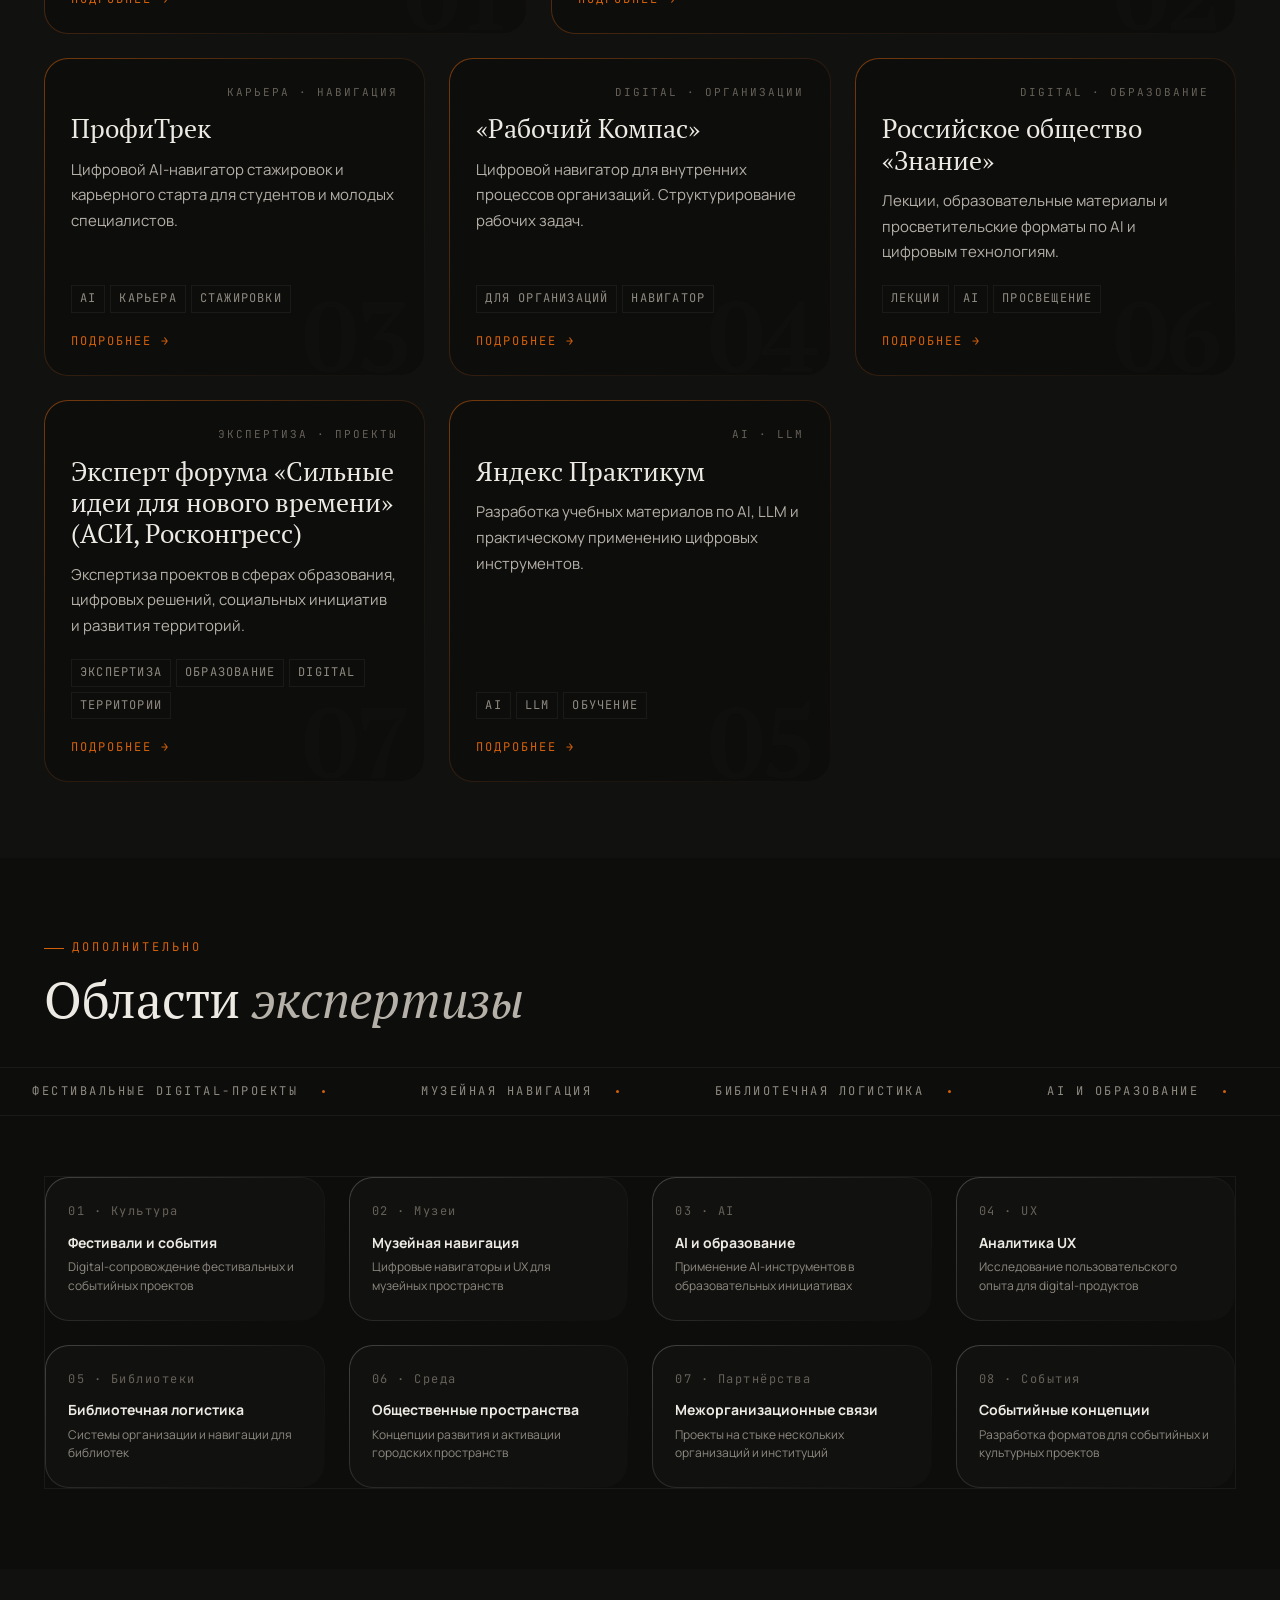
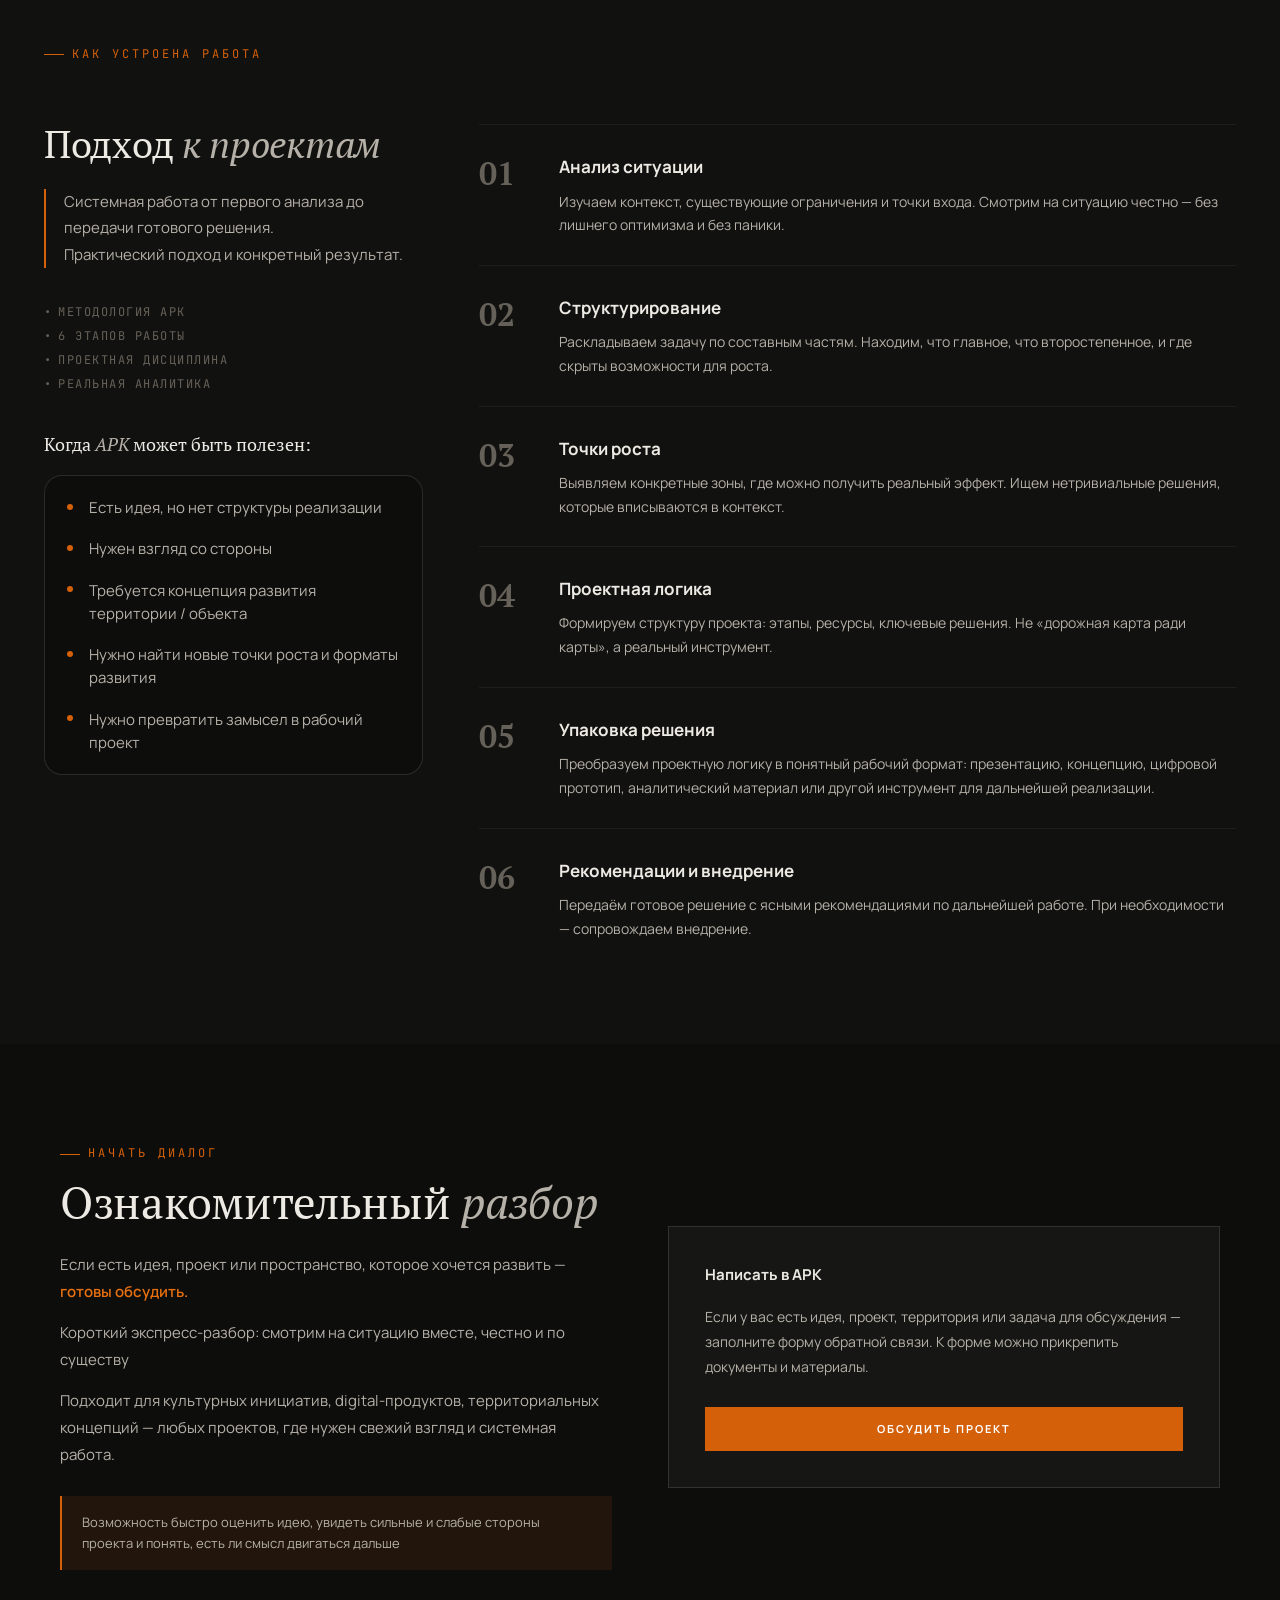
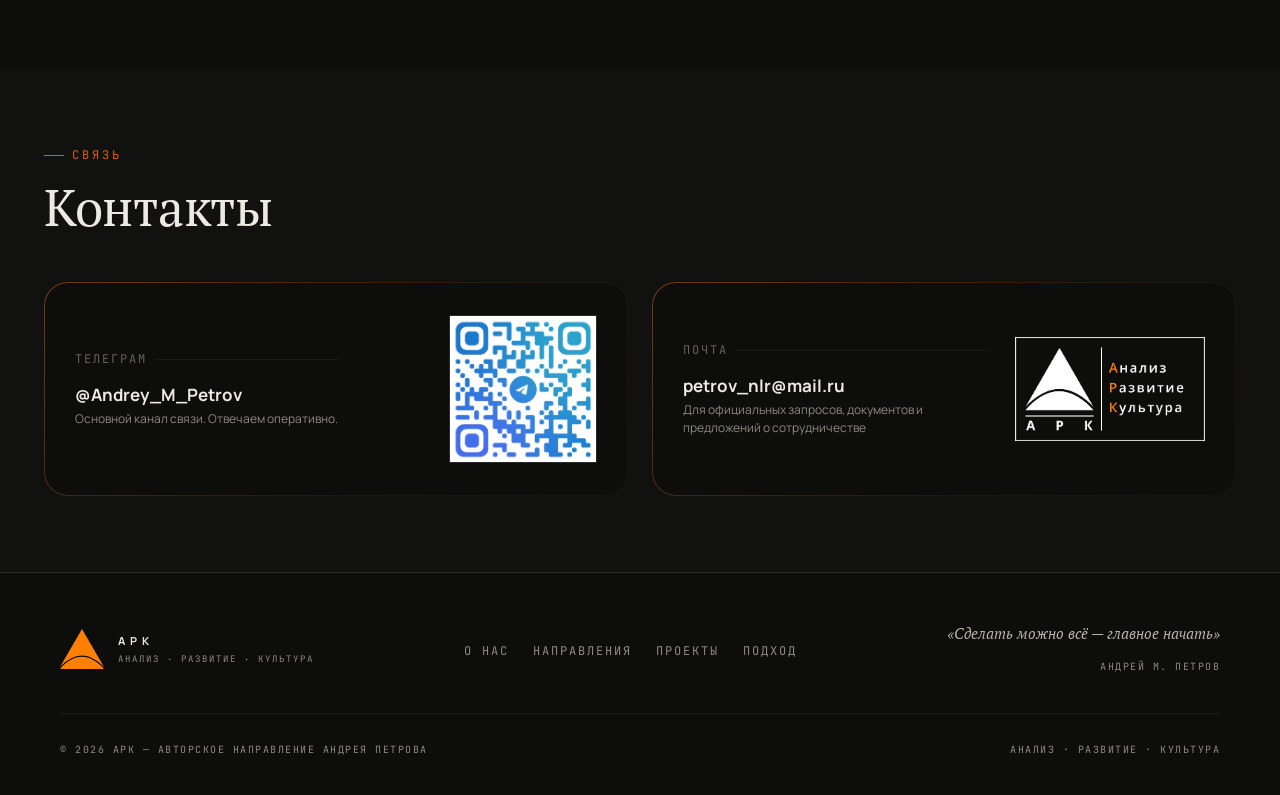
==== commit 268e3485: "Add Grantmaster to apps page" ====
--- a/index.html
+++ b/index.html
@@ -123,7 +123,7 @@
             <span class="hero-product-action">Подробнее →</span>
           </a>
 
-          <a class="hero-product-card hero-product-card-grantmaster" href="https://грант-мастер.рф/" target="_blank" rel="noopener noreferrer">
+          <a class="hero-product-card hero-product-card-grantmaster" href="/apps#grantmaster">
             <div class="hero-product-topline">
               <div class="hero-product-heading">
                 <img class="hero-product-logo" src="Грантмастер_Logo_64.png" alt="" width="64" height="64">
--- a/assets/css/layout/navigation.css
+++ b/assets/css/layout/navigation.css
@@ -18,7 +18,7 @@
 .nav-links a{color:var(--text3);text-decoration:none;font-size:12px;letter-spacing:1px;font-weight:600;text-transform:uppercase;transition:color 0.2s;padding:4px 0;border-bottom:1px solid transparent;transition:all 0.2s}
 .nav-links a:hover{color:var(--text2);border-bottom-color:var(--text4)}
 .nav-links a.active{color:var(--text2)}
-.nav-apps-link{
+.nav-links .nav-apps-link{
   display:block;
   padding:4px 0;
   border-bottom:1px solid var(--accent-border);
@@ -28,8 +28,8 @@
   text-transform:uppercase;
   color:var(--accent-hi);
 }
-.nav-apps-link:hover,
-.nav-apps-link.active{color:var(--accent-hi);border-bottom-color:var(--accent)}
+.nav-links .nav-apps-link:hover,
+.nav-links .nav-apps-link.active{color:var(--accent-hi);border-bottom-color:var(--accent)}
 .nav-cta{
   background:transparent;color:var(--accent-hi);
   padding:8px 20px;border:1px solid var(--accent-border);
@@ -44,7 +44,7 @@
 .mobile-menu.open{display:block}
 .mobile-menu a{display:block;padding:12px 0;color:var(--text2);text-decoration:none;font-size:14px;letter-spacing:1px;font-weight:600;text-transform:uppercase;border-bottom:1px solid var(--border)}
 .mobile-menu a:last-child{border:none}
-.mobile-apps-link{
+.mobile-menu .mobile-apps-link{
   display:block;
   padding:12px 0;
   border-bottom:1px solid var(--border);
@@ -54,4 +54,4 @@
   text-transform:uppercase;
   color:var(--accent-hi);
 }
-.mobile-apps-link.active{color:var(--accent-hi);border-bottom-color:var(--accent-border)}
+.mobile-menu .mobile-apps-link.active{color:var(--accent-hi);border-bottom-color:var(--accent-border)}
--- a/assets/css/sections/hero.css
+++ b/assets/css/sections/hero.css
@@ -155,6 +155,11 @@
 }
 .hero-product-card-sova{
   border-color:rgba(82,154,198,0.24);
+  transition:border-color 0.2s,background 0.2s;
+}
+.hero-product-card-sova:hover{
+  border-color:rgb(82,154,198);
+  background:rgba(22,23,21,0.97);
 }
 .hero-product-card-sova::before,
 .hero-product-card-grantmaster::before{
